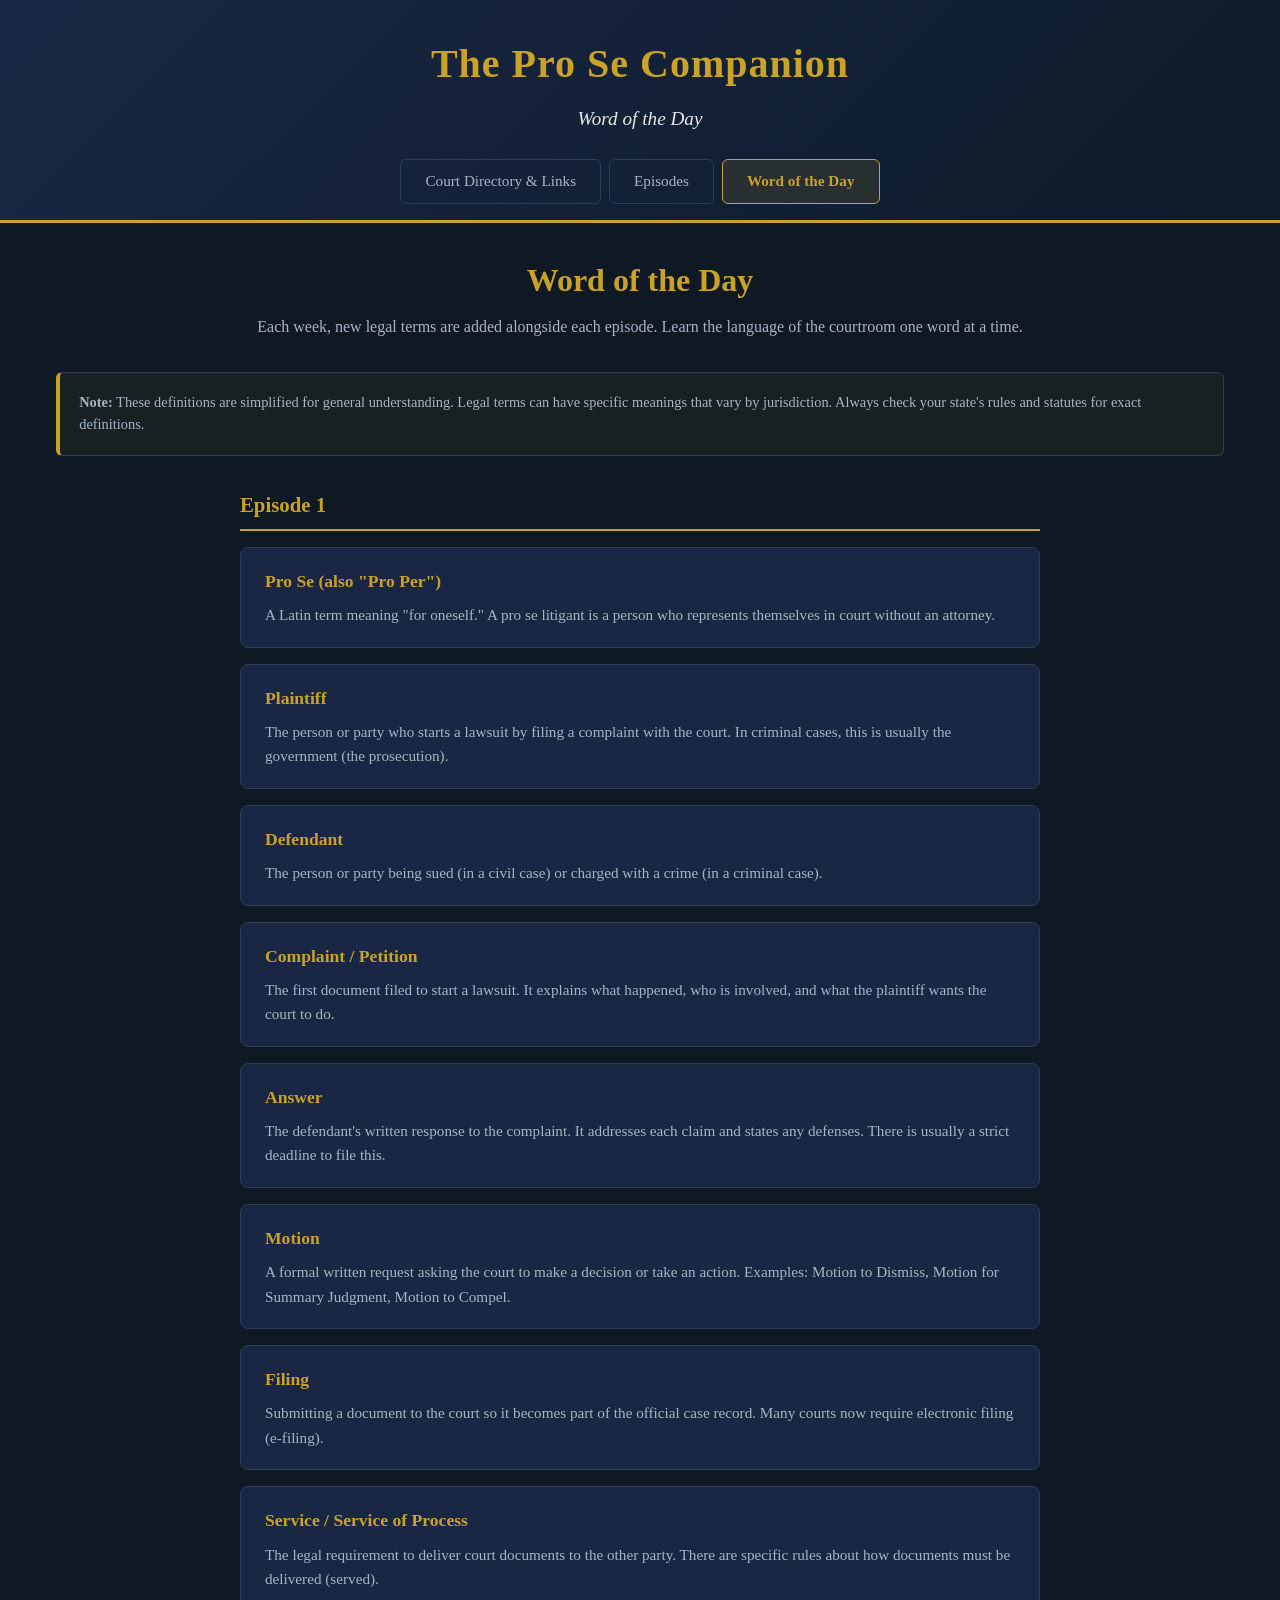
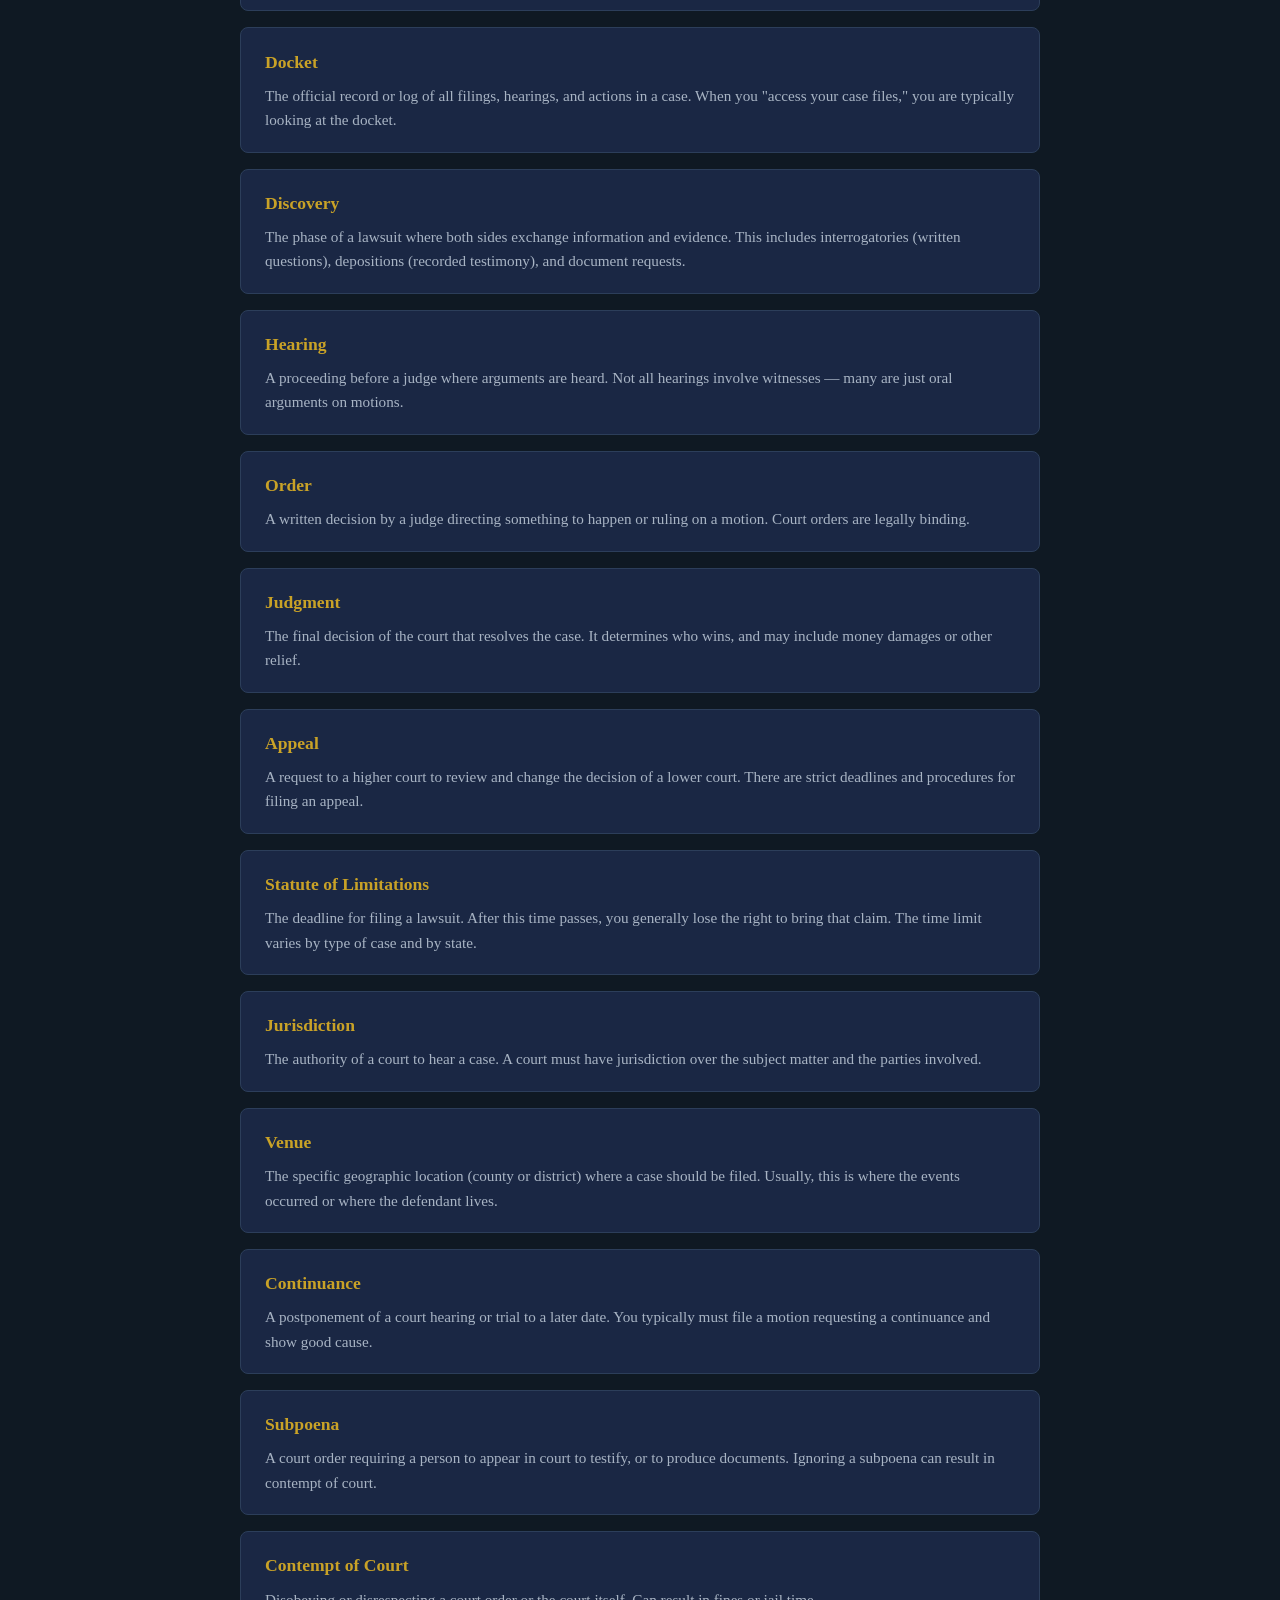
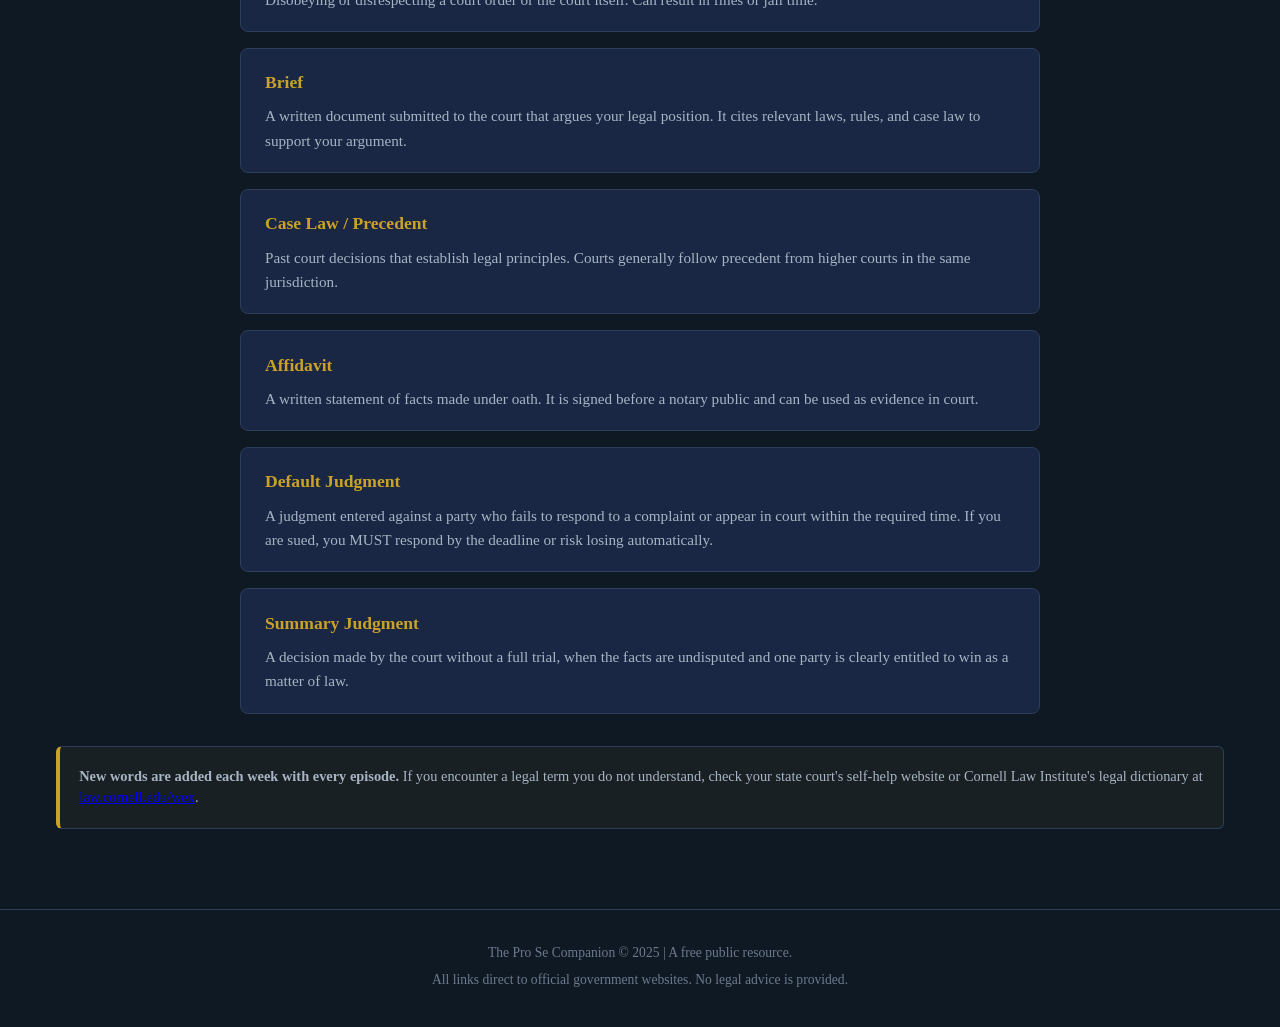
==== legal-definitions.html @ ef89131c "The Pro Se Companion - Complete Site Features: - Interactive clickable US map (all 50 states + DC) -" ====
<!DOCTYPE html>
<html lang="en">
<head>
    <meta charset="UTF-8">
    <meta name="viewport" content="width=device-width, initial-scale=1.0">
    <title>Word of the Day - The Pro Se Companion</title>
    <link rel="stylesheet" href="styles.css">
</head>
<body>
    <header>
        <div class="header-content">
            <h1>The Pro Se Companion</h1>
            <p class="subtitle">Word of the Day</p>
        </div>
        <nav class="main-nav">
            <a href="index.html" class="nav-link">Court Directory & Links</a>
            <a href="episodes/index.html" class="nav-link">Episodes</a>
            <a href="legal-definitions.html" class="nav-link active">Word of the Day</a>
        </nav>
    </header>

    <main>
        <div class="page-title">
            <h2>Word of the Day</h2>
            <p>Each week, new legal terms are added alongside each episode. Learn the language of the courtroom one word at a time.</p>
        </div>

        <div class="disclaimer top-disclaimer">
            <p><strong>Note:</strong> These definitions are simplified for general understanding. Legal terms can have specific meanings that vary by jurisdiction. Always check your state's rules and statutes for exact definitions.</p>
        </div>

        <div class="definitions-list">
            <!-- ============================== -->
            <!-- EPISODE 1 WORDS -->
            <!-- ============================== -->
            <h3 class="episode-words-heading">Episode 1</h3>

            <div class="definition-card">
                <h3>Pro Se (also "Pro Per")</h3>
                <p>A Latin term meaning "for oneself." A pro se litigant is a person who represents themselves in court without an attorney.</p>
            </div>

            <div class="definition-card">
                <h3>Plaintiff</h3>
                <p>The person or party who starts a lawsuit by filing a complaint with the court. In criminal cases, this is usually the government (the prosecution).</p>
            </div>

            <div class="definition-card">
                <h3>Defendant</h3>
                <p>The person or party being sued (in a civil case) or charged with a crime (in a criminal case).</p>
            </div>

            <div class="definition-card">
                <h3>Complaint / Petition</h3>
                <p>The first document filed to start a lawsuit. It explains what happened, who is involved, and what the plaintiff wants the court to do.</p>
            </div>

            <div class="definition-card">
                <h3>Answer</h3>
                <p>The defendant's written response to the complaint. It addresses each claim and states any defenses. There is usually a strict deadline to file this.</p>
            </div>

            <div class="definition-card">
                <h3>Motion</h3>
                <p>A formal written request asking the court to make a decision or take an action. Examples: Motion to Dismiss, Motion for Summary Judgment, Motion to Compel.</p>
            </div>

            <div class="definition-card">
                <h3>Filing</h3>
                <p>Submitting a document to the court so it becomes part of the official case record. Many courts now require electronic filing (e-filing).</p>
            </div>

            <div class="definition-card">
                <h3>Service / Service of Process</h3>
                <p>The legal requirement to deliver court documents to the other party. There are specific rules about how documents must be delivered (served).</p>
            </div>

            <div class="definition-card">
                <h3>Docket</h3>
                <p>The official record or log of all filings, hearings, and actions in a case. When you "access your case files," you are typically looking at the docket.</p>
            </div>

            <div class="definition-card">
                <h3>Discovery</h3>
                <p>The phase of a lawsuit where both sides exchange information and evidence. This includes interrogatories (written questions), depositions (recorded testimony), and document requests.</p>
            </div>

            <div class="definition-card">
                <h3>Hearing</h3>
                <p>A proceeding before a judge where arguments are heard. Not all hearings involve witnesses &mdash; many are just oral arguments on motions.</p>
            </div>

            <div class="definition-card">
                <h3>Order</h3>
                <p>A written decision by a judge directing something to happen or ruling on a motion. Court orders are legally binding.</p>
            </div>

            <div class="definition-card">
                <h3>Judgment</h3>
                <p>The final decision of the court that resolves the case. It determines who wins, and may include money damages or other relief.</p>
            </div>

            <div class="definition-card">
                <h3>Appeal</h3>
                <p>A request to a higher court to review and change the decision of a lower court. There are strict deadlines and procedures for filing an appeal.</p>
            </div>

            <div class="definition-card">
                <h3>Statute of Limitations</h3>
                <p>The deadline for filing a lawsuit. After this time passes, you generally lose the right to bring that claim. The time limit varies by type of case and by state.</p>
            </div>

            <div class="definition-card">
                <h3>Jurisdiction</h3>
                <p>The authority of a court to hear a case. A court must have jurisdiction over the subject matter and the parties involved.</p>
            </div>

            <div class="definition-card">
                <h3>Venue</h3>
                <p>The specific geographic location (county or district) where a case should be filed. Usually, this is where the events occurred or where the defendant lives.</p>
            </div>

            <div class="definition-card">
                <h3>Continuance</h3>
                <p>A postponement of a court hearing or trial to a later date. You typically must file a motion requesting a continuance and show good cause.</p>
            </div>

            <div class="definition-card">
                <h3>Subpoena</h3>
                <p>A court order requiring a person to appear in court to testify, or to produce documents. Ignoring a subpoena can result in contempt of court.</p>
            </div>

            <div class="definition-card">
                <h3>Contempt of Court</h3>
                <p>Disobeying or disrespecting a court order or the court itself. Can result in fines or jail time.</p>
            </div>

            <div class="definition-card">
                <h3>Brief</h3>
                <p>A written document submitted to the court that argues your legal position. It cites relevant laws, rules, and case law to support your argument.</p>
            </div>

            <div class="definition-card">
                <h3>Case Law / Precedent</h3>
                <p>Past court decisions that establish legal principles. Courts generally follow precedent from higher courts in the same jurisdiction.</p>
            </div>

            <div class="definition-card">
                <h3>Affidavit</h3>
                <p>A written statement of facts made under oath. It is signed before a notary public and can be used as evidence in court.</p>
            </div>

            <div class="definition-card">
                <h3>Default Judgment</h3>
                <p>A judgment entered against a party who fails to respond to a complaint or appear in court within the required time. If you are sued, you MUST respond by the deadline or risk losing automatically.</p>
            </div>

            <div class="definition-card">
                <h3>Summary Judgment</h3>
                <p>A decision made by the court without a full trial, when the facts are undisputed and one party is clearly entitled to win as a matter of law.</p>
            </div>
        </div>

        <div class="disclaimer" style="margin-top: 2rem;">
            <p><strong>New words are added each week with every episode.</strong> If you encounter a legal term you do not understand, check your state court's self-help website or Cornell Law Institute's legal dictionary at <a href="https://www.law.cornell.edu/wex" target="_blank" rel="noopener">law.cornell.edu/wex</a>.</p>
        </div>

        <!-- HOW TO ADD NEW WORDS EACH WEEK:
        
        1. Add a new heading before the new words:
           <h3 class="episode-words-heading">Episode 2</h3>
        
        2. Then add definition cards:
           <div class="definition-card">
               <h3>Your Term Here</h3>
               <p>Plain language definition here.</p>
           </div>
        
        3. Repeat for each new word that week.
        -->
    </main>

    <footer>
        <p>The Pro Se Companion &copy; 2025 | A free public resource.</p>
        <p>All links direct to official government websites. No legal advice is provided.</p>
    </footer>
</body>
</html>
---- styles.css ----
/* === RESET & BASE === */
*, *::before, *::after {
    margin: 0;
    padding: 0;
    box-sizing: border-box;
}

:root {
    --primary: #1a2744;
    --primary-light: #2c3e5a;
    --accent: #c9a227;
    --accent-hover: #e0b830;
    --bg-dark: #0f1923;
    --bg-card: #1a2744;
    --bg-card-hover: #243352;
    --text-primary: #e8e8e8;
    --text-secondary: #a8b4c4;
    --text-muted: #6b7a8d;
    --border: #2c3e5a;
    --success: #2ecc71;
    --link: #5dade2;
    --link-hover: #85c1e9;
}

html {
    scroll-behavior: smooth;
}

body {
    font-family: 'Georgia', 'Times New Roman', serif;
    background-color: var(--bg-dark);
    color: var(--text-primary);
    min-height: 100vh;
    line-height: 1.6;
}

/* === HEADER === */
header {
    background: linear-gradient(135deg, var(--primary) 0%, #0d1b2a 100%);
    border-bottom: 3px solid var(--accent);
    padding: 2rem 1rem 1rem;
    text-align: center;
}

.header-content h1 {
    font-size: 2.5rem;
    color: var(--accent);
    letter-spacing: 1px;
    margin-bottom: 0.5rem;
    font-weight: 700;
}

.header-content .subtitle {
    font-size: 1.2rem;
    color: var(--text-primary);
    margin-bottom: 0.5rem;
    font-style: italic;
}

.header-content .tagline {
    font-size: 0.95rem;
    color: var(--text-secondary);
    max-width: 700px;
    margin: 0 auto;
}

/* === NAVIGATION === */
.main-nav {
    margin-top: 1.5rem;
    display: flex;
    justify-content: center;
    gap: 0.5rem;
    flex-wrap: wrap;
}

.nav-link {
    color: var(--text-secondary);
    text-decoration: none;
    padding: 0.6rem 1.5rem;
    border: 1px solid var(--border);
    border-radius: 6px;
    font-family: inherit;
    font-size: 0.95rem;
    transition: all 0.2s ease;
}

.nav-link:hover {
    color: var(--accent);
    border-color: var(--accent);
    background: rgba(201, 162, 39, 0.08);
}

.nav-link.active {
    color: var(--accent);
    border-color: var(--accent);
    background: rgba(201, 162, 39, 0.12);
    font-weight: bold;
}

/* === EPISODE LIST === */
.episode-list {
    max-width: 800px;
    margin: 0 auto;
}

.episode-card {
    background: var(--bg-card);
    border: 1px solid var(--border);
    border-radius: 10px;
    padding: 1.5rem;
    margin-bottom: 1.2rem;
    transition: all 0.2s ease;
    display: block;
    text-decoration: none;
    color: inherit;
}

.episode-card:hover {
    border-color: var(--accent);
    background: var(--bg-card-hover);
    transform: translateY(-2px);
    box-shadow: 0 4px 20px rgba(201, 162, 39, 0.1);
}

.episode-card .episode-number {
    font-size: 0.85rem;
    color: var(--accent);
    text-transform: uppercase;
    letter-spacing: 1px;
    margin-bottom: 0.3rem;
}

.episode-card h3 {
    color: var(--text-primary);
    font-size: 1.3rem;
    margin-bottom: 0.5rem;
}

.episode-card p {
    color: var(--text-secondary);
    font-size: 0.95rem;
    line-height: 1.5;
}

.page-title {
    text-align: center;
    margin-bottom: 2rem;
}

.page-title h2 {
    color: var(--accent);
    font-size: 2rem;
    margin-bottom: 0.5rem;
}

.page-title p {
    color: var(--text-secondary);
    font-size: 1rem;
}

/* === DEFINITIONS === */
.definitions-list {
    max-width: 800px;
    margin: 0 auto;
}

.episode-words-heading {
    color: var(--accent);
    font-size: 1.3rem;
    margin-top: 2rem;
    margin-bottom: 1rem;
    padding-bottom: 0.5rem;
    border-bottom: 2px solid var(--accent);
}

.episode-words-heading:first-child {
    margin-top: 0;
}

.definition-card {
    background: var(--bg-card);
    border: 1px solid var(--border);
    border-radius: 8px;
    padding: 1.2rem 1.5rem;
    margin-bottom: 1rem;
    transition: border-color 0.2s ease;
}

.definition-card:hover {
    border-color: var(--accent);
}

.definition-card h3 {
    color: var(--accent);
    font-size: 1.1rem;
    margin-bottom: 0.5rem;
}

.definition-card p {
    color: var(--text-secondary);
    font-size: 0.95rem;
    line-height: 1.6;
}

.definition-card p a {
    color: var(--link);
    text-decoration: none;
}

.definition-card p a:hover {
    color: var(--link-hover);
    text-decoration: underline;
}

/* === EPISODE CONTENT === */
.episode-intro {
    max-width: 800px;
    margin: 0 auto 2rem;
    text-align: center;
}

.episode-intro h2 {
    color: var(--accent);
    font-size: 1.8rem;
    margin-bottom: 0.5rem;
}

.episode-intro .episode-num {
    color: var(--text-muted);
    font-size: 0.9rem;
    text-transform: uppercase;
    letter-spacing: 1px;
    margin-bottom: 0.5rem;
}

.episode-intro p {
    color: var(--text-secondary);
    font-size: 1rem;
    line-height: 1.6;
    margin-top: 0.8rem;
}

.state-info-section {
    margin-top: 1rem;
}

.state-info-section h3 {
    color: var(--accent);
    font-size: 1.3rem;
    margin-bottom: 0.5rem;
}

.state-info-section .info-description {
    color: var(--text-secondary);
    font-size: 0.95rem;
    line-height: 1.6;
    margin-bottom: 1rem;
    padding: 1rem;
    background: rgba(201, 162, 39, 0.05);
    border-left: 3px solid var(--accent);
    border-radius: 4px;
}

.state-info-section .steps {
    list-style: none;
    padding: 0;
    counter-reset: step-counter;
}

.state-info-section .steps li {
    counter-increment: step-counter;
    padding: 0.8rem 1rem 0.8rem 3rem;
    position: relative;
    margin-bottom: 0.5rem;
    background: var(--bg-card);
    border-radius: 6px;
    border: 1px solid var(--border);
    color: var(--text-primary);
    font-size: 0.95rem;
    line-height: 1.5;
}

.state-info-section .steps li::before {
    content: counter(step-counter);
    position: absolute;
    left: 0.8rem;
    top: 0.8rem;
    width: 1.5rem;
    height: 1.5rem;
    background: var(--accent);
    color: var(--primary);
    font-weight: bold;
    font-size: 0.85rem;
    border-radius: 50%;
    display: flex;
    align-items: center;
    justify-content: center;
}

/* === MAIN === */
main {
    max-width: 1200px;
    margin: 0 auto;
    padding: 2rem 1rem;
}

/* === MAP SECTION === */
.map-section {
    text-align: center;
}

.map-container {
    width: 100%;
    max-width: 960px;
    margin: 0 auto;
    position: relative;
}

.map-container svg {
    width: 100%;
    height: auto;
}

.map-container svg .state path,
.map-container svg circle.dc {
    fill: var(--primary-light);
    stroke: var(--bg-dark);
    stroke-width: 1.5;
    cursor: pointer;
    transition: fill 0.2s ease, transform 0.1s ease;
}

.map-container svg .state path:hover,
.map-container svg circle.dc:hover {
    fill: var(--accent);
    filter: brightness(1.2);
}

.map-container svg .state path:active,
.map-container svg circle.dc:active {
    fill: var(--accent-hover);
}

.map-container svg .borders path {
    stroke: rgba(255, 255, 255, 0.3);
    stroke-width: 1;
    pointer-events: none;
}

.map-container svg .separator1 {
    stroke: var(--text-muted);
    stroke-width: 1;
    pointer-events: none;
}

.map-instruction {
    margin-top: 1.5rem;
    color: var(--text-muted);
    font-size: 1rem;
    font-style: italic;
}

/* === STATE PANEL === */
.state-panel {
    display: none;
    animation: fadeIn 0.3s ease;
}

.state-panel.active {
    display: block;
}

@keyframes fadeIn {
    from { opacity: 0; transform: translateY(10px); }
    to { opacity: 1; transform: translateY(0); }
}

.back-btn {
    background: var(--primary-light);
    color: var(--text-primary);
    border: 1px solid var(--border);
    padding: 0.7rem 1.5rem;
    border-radius: 6px;
    cursor: pointer;
    font-size: 1rem;
    font-family: inherit;
    transition: all 0.2s ease;
    margin-bottom: 1.5rem;
}

.back-btn:hover {
    background: var(--accent);
    color: var(--primary);
    border-color: var(--accent);
}

.state-header {
    margin-bottom: 2rem;
    padding-bottom: 1rem;
    border-bottom: 2px solid var(--accent);
}

.state-header h2 {
    font-size: 2rem;
    color: var(--accent);
}

/* === RESOURCES GRID === */
.resources-grid {
    display: grid;
    grid-template-columns: repeat(auto-fit, minmax(320px, 1fr));
    gap: 1.5rem;
    margin-bottom: 2rem;
}

.resource-card {
    background: var(--bg-card);
    border: 1px solid var(--border);
    border-radius: 10px;
    padding: 1.5rem;
    transition: all 0.2s ease;
}

.resource-card:hover {
    border-color: var(--accent);
    background: var(--bg-card-hover);
    transform: translateY(-2px);
    box-shadow: 0 4px 20px rgba(201, 162, 39, 0.1);
}

.resource-card h3 {
    color: var(--accent);
    font-size: 1.1rem;
    margin-bottom: 1rem;
    padding-bottom: 0.5rem;
    border-bottom: 1px solid var(--border);
    display: flex;
    align-items: center;
    gap: 0.5rem;
}

.resource-card h3 .icon {
    font-size: 1.3rem;
}

.resource-card ul {
    list-style: none;
    padding: 0;
}

.resource-card ul li {
    margin-bottom: 0.7rem;
}

.resource-card ul li a {
    color: var(--link);
    text-decoration: none;
    font-size: 0.95rem;
    transition: color 0.2s ease;
    display: inline-block;
    line-height: 1.4;
}

.resource-card ul li a:hover {
    color: var(--link-hover);
    text-decoration: underline;
}

.resource-card ul li a::before {
    content: "\2192 ";
    color: var(--accent);
    margin-right: 0.3rem;
}

/* === DISCLAIMER === */
.disclaimer {
    margin-top: 2rem;
    padding: 1.2rem;
    background: rgba(201, 162, 39, 0.05);
    border: 1px solid var(--border);
    border-left: 4px solid var(--accent);
    border-radius: 6px;
}

.disclaimer.top-disclaimer {
    margin-top: 0;
    margin-bottom: 2rem;
}

.disclaimer p {
    font-size: 0.9rem;
    color: var(--text-secondary);
    line-height: 1.5;
}

.disclaimer-full {
    padding: 1.5rem;
    background: rgba(201, 162, 39, 0.03);
    border: 1px solid var(--border);
    border-radius: 6px;
}

.disclaimer-full p {
    font-size: 0.9rem;
    color: var(--text-secondary);
    line-height: 1.6;
    margin-bottom: 1rem;
}

.disclaimer-full p:last-child {
    margin-bottom: 0;
}

/* === DIRECTORY SECTION === */
.directory-section {
    margin-top: 3rem;
    padding-top: 2rem;
    border-top: 1px solid var(--border);
}

.section-title {
    font-size: 1.6rem;
    color: var(--text-primary);
    margin-bottom: 1.5rem;
    font-weight: 700;
}

.directory-table-wrap {
    overflow-x: auto;
}

.directory-table {
    width: 100%;
    border-collapse: collapse;
    border: 1px solid var(--border);
    border-radius: 8px;
    overflow: hidden;
}

.directory-table thead th {
    background: var(--primary-light);
    color: var(--text-secondary);
    padding: 0.8rem 1.2rem;
    text-align: left;
    font-size: 0.9rem;
    font-weight: normal;
    border-bottom: 1px solid var(--border);
}

.directory-table tbody tr {
    border-bottom: 1px solid var(--border);
    transition: background 0.15s ease;
}

.directory-table tbody tr:hover {
    background: rgba(201, 162, 39, 0.04);
}

.directory-table td {
    padding: 1rem 1.2rem;
    font-size: 0.95rem;
    vertical-align: top;
    color: var(--text-primary);
}

.directory-table td:first-child {
    font-weight: bold;
    white-space: nowrap;
    width: 35%;
}

.directory-table td a {
    color: var(--link);
    text-decoration: none;
    transition: color 0.2s ease;
}

.directory-table td a:hover {
    color: var(--link-hover);
    text-decoration: underline;
}

/* === FOOTER === */
footer {
    text-align: center;
    padding: 2rem 1rem;
    border-top: 1px solid var(--border);
    margin-top: 3rem;
}

footer p {
    color: var(--text-muted);
    font-size: 0.85rem;
    margin-bottom: 0.3rem;
}

/* === TOOLTIP === */
.state-tooltip {
    position: fixed;
    background: var(--primary);
    color: var(--accent);
    padding: 0.4rem 0.8rem;
    border-radius: 4px;
    font-size: 0.85rem;
    font-weight: bold;
    pointer-events: none;
    z-index: 1000;
    border: 1px solid var(--accent);
    display: none;
}

/* === RESPONSIVE === */
@media (max-width: 768px) {
    .header-content h1 {
        font-size: 1.8rem;
    }

    .header-content .subtitle {
        font-size: 1rem;
    }

    .resources-grid {
        grid-template-columns: 1fr;
    }

    .state-header h2 {
        font-size: 1.5rem;
    }

    main {
        padding: 1rem 0.5rem;
    }

    .main-nav {
        gap: 0.3rem;
    }

    .nav-link {
        padding: 0.5rem 1rem;
        font-size: 0.85rem;
    }

    .episode-intro h2 {
        font-size: 1.4rem;
    }
}

@media (max-width: 480px) {
    .header-content h1 {
        font-size: 1.4rem;
    }

    .map-container {
        padding: 0;
    }

    .resource-card {
        padding: 1rem;
    }

    .main-nav {
        flex-direction: column;
        align-items: center;
    }
}
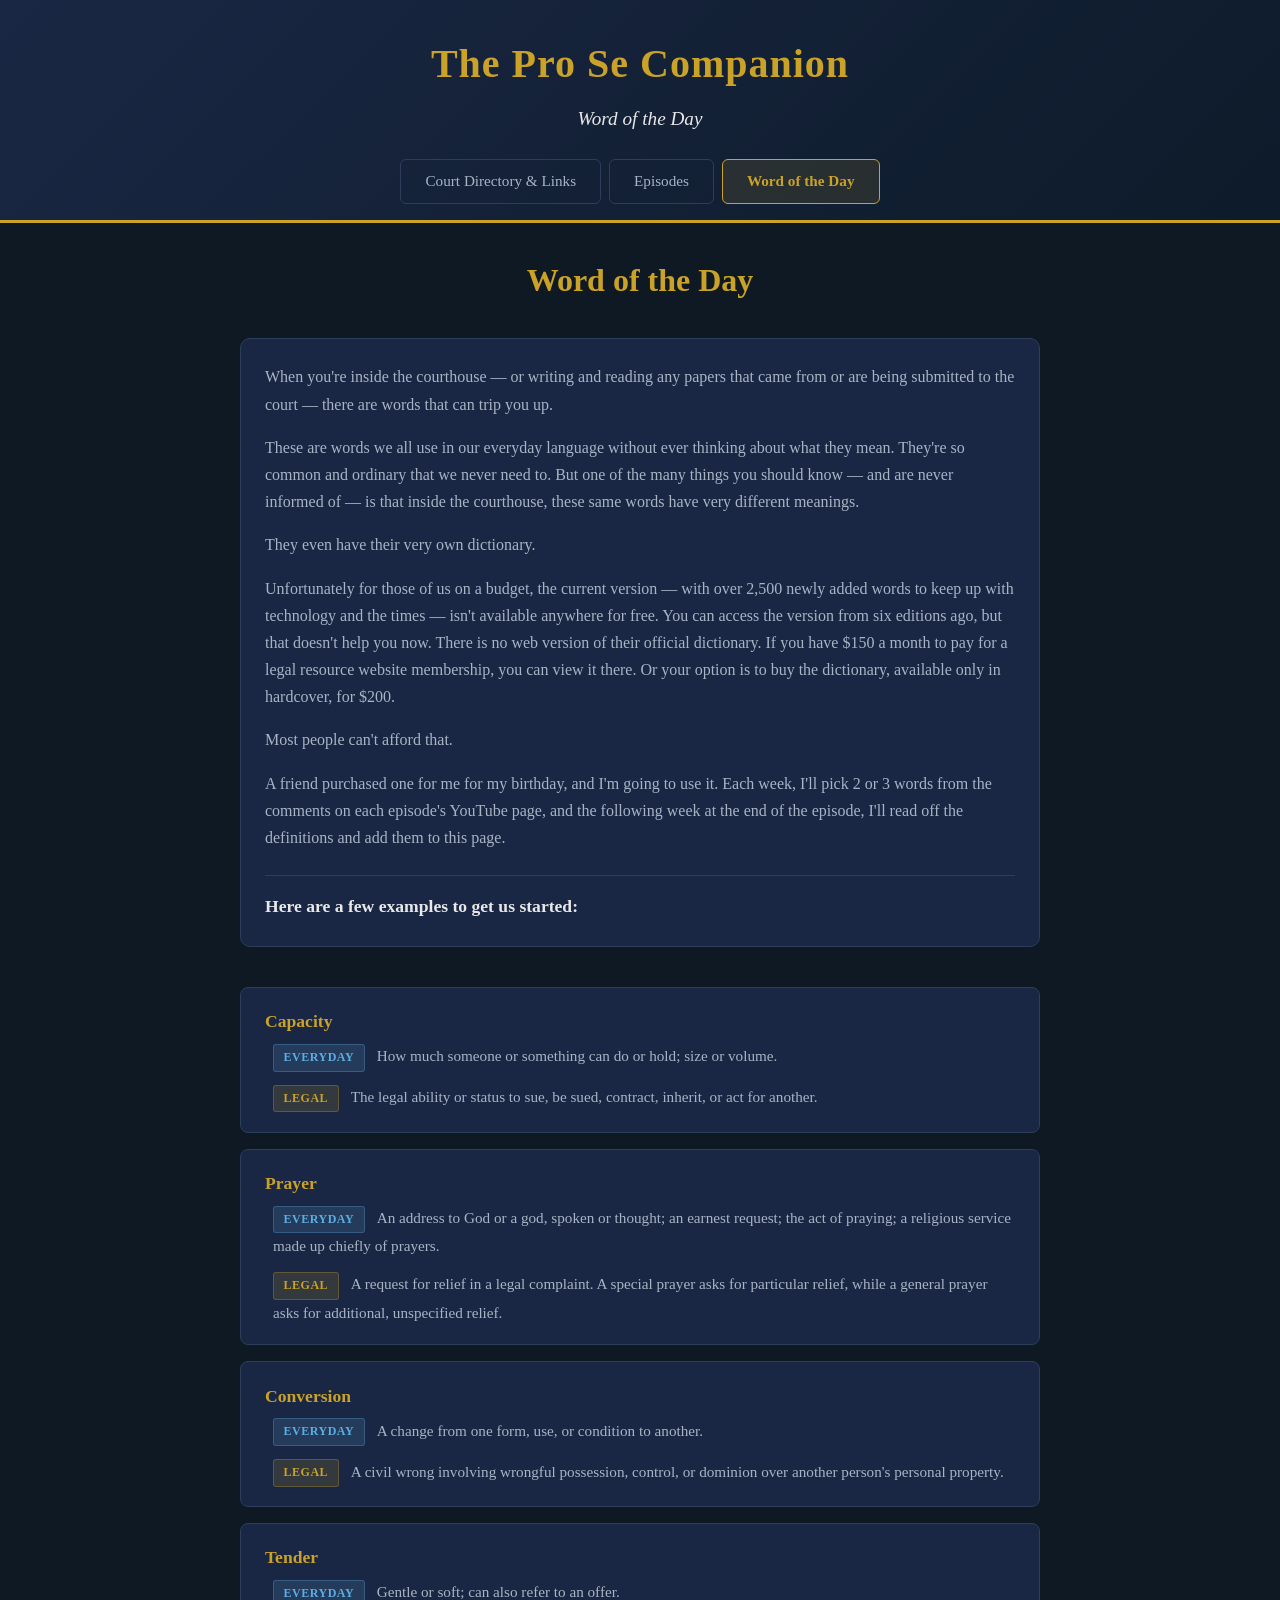
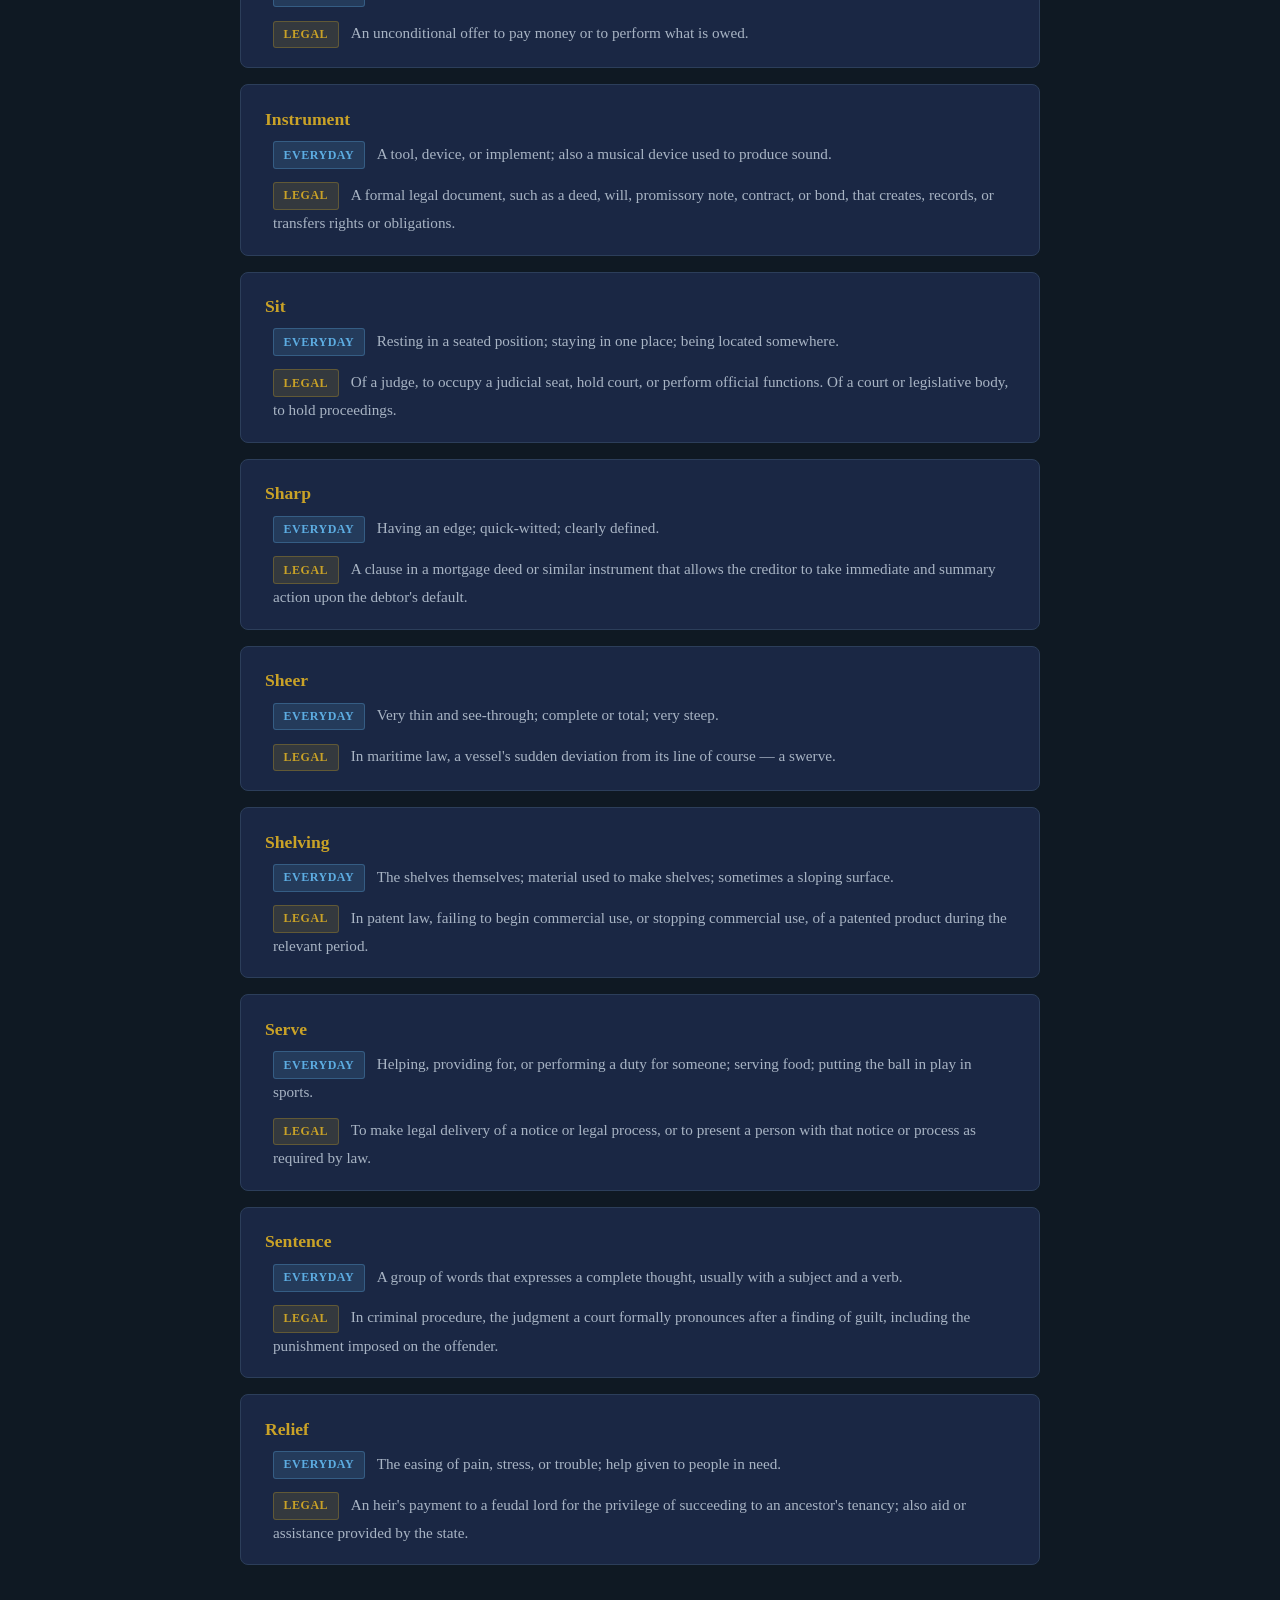
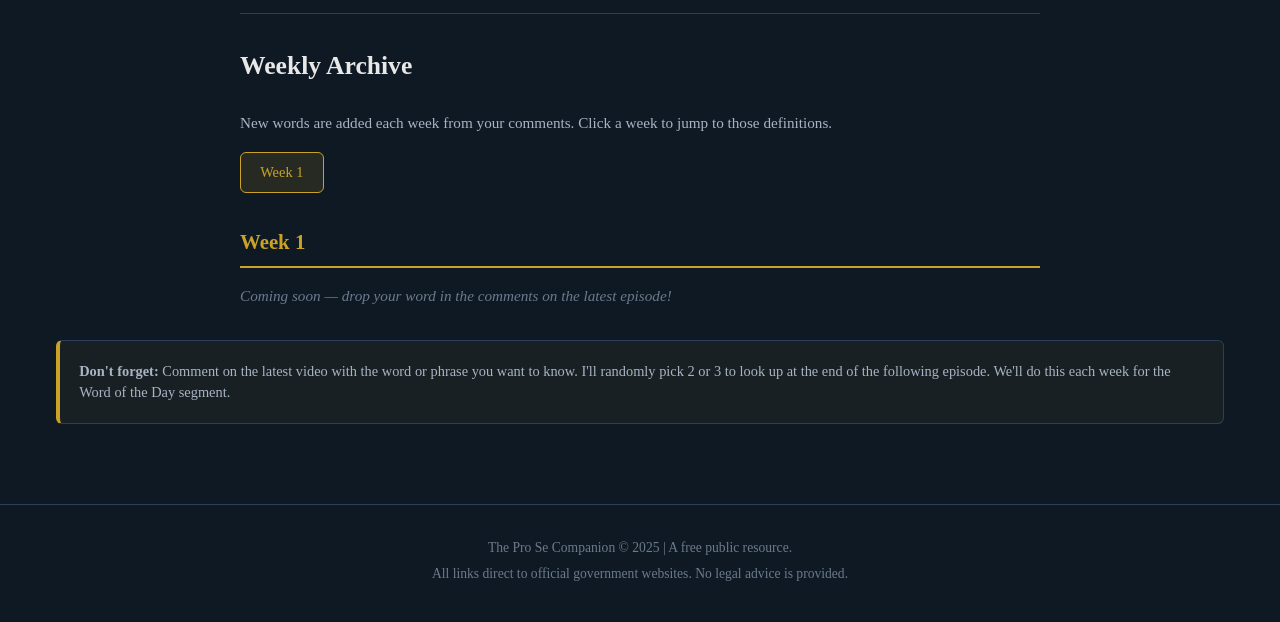
==== commit 9cfebe71: "Word of the Day page - complete with intro story and 11 starter words - Personal intro explaining wh" ====
--- a/legal-definitions.html
+++ b/legal-definitions.html
@@ -22,162 +22,213 @@
     <main>
         <div class="page-title">
             <h2>Word of the Day</h2>
-            <p>Each week, new legal terms are added alongside each episode. Learn the language of the courtroom one word at a time.</p>
-        </div>
-
-        <div class="disclaimer top-disclaimer">
-            <p><strong>Note:</strong> These definitions are simplified for general understanding. Legal terms can have specific meanings that vary by jurisdiction. Always check your state's rules and statutes for exact definitions.</p>
-        </div>
-
+        </div>
+
+        <div class="wotd-intro">
+            <p>When you're inside the courthouse &mdash; or writing and reading any papers that came from or are being submitted to the court &mdash; there are words that can trip you up.</p>
+
+            <p>These are words we all use in our everyday language without ever thinking about what they mean. They're so common and ordinary that we never need to. But one of the many things you should know &mdash; and are never informed of &mdash; is that inside the courthouse, these same words have very different meanings.</p>
+
+            <p>They even have their very own dictionary.</p>
+
+            <p>Unfortunately for those of us on a budget, the current version &mdash; with over 2,500 newly added words to keep up with technology and the times &mdash; isn't available anywhere for free. You can access the version from six editions ago, but that doesn't help you now. There is no web version of their official dictionary. If you have $150 a month to pay for a legal resource website membership, you can view it there. Or your option is to buy the dictionary, available only in hardcover, for $200.</p>
+
+            <p>Most people can't afford that.</p>
+
+            <p>A friend purchased one for me for my birthday, and I'm going to use it. Each week, I'll pick 2 or 3 words from the comments on each episode's YouTube page, and the following week at the end of the episode, I'll read off the definitions and add them to this page.</p>
+
+            <p class="wotd-cta"><strong>Here are a few examples to get us started:</strong></p>
+        </div>
+
+        <!-- STARTER WORDS -->
         <div class="definitions-list">
-            <!-- ============================== -->
-            <!-- EPISODE 1 WORDS -->
-            <!-- ============================== -->
-            <h3 class="episode-words-heading">Episode 1</h3>
-
-            <div class="definition-card">
-                <h3>Pro Se (also "Pro Per")</h3>
-                <p>A Latin term meaning "for oneself." A pro se litigant is a person who represents themselves in court without an attorney.</p>
-            </div>
-
-            <div class="definition-card">
-                <h3>Plaintiff</h3>
-                <p>The person or party who starts a lawsuit by filing a complaint with the court. In criminal cases, this is usually the government (the prosecution).</p>
-            </div>
-
-            <div class="definition-card">
-                <h3>Defendant</h3>
-                <p>The person or party being sued (in a civil case) or charged with a crime (in a criminal case).</p>
-            </div>
-
-            <div class="definition-card">
-                <h3>Complaint / Petition</h3>
-                <p>The first document filed to start a lawsuit. It explains what happened, who is involved, and what the plaintiff wants the court to do.</p>
-            </div>
-
-            <div class="definition-card">
-                <h3>Answer</h3>
-                <p>The defendant's written response to the complaint. It addresses each claim and states any defenses. There is usually a strict deadline to file this.</p>
-            </div>
-
-            <div class="definition-card">
-                <h3>Motion</h3>
-                <p>A formal written request asking the court to make a decision or take an action. Examples: Motion to Dismiss, Motion for Summary Judgment, Motion to Compel.</p>
-            </div>
-
-            <div class="definition-card">
-                <h3>Filing</h3>
-                <p>Submitting a document to the court so it becomes part of the official case record. Many courts now require electronic filing (e-filing).</p>
-            </div>
-
-            <div class="definition-card">
-                <h3>Service / Service of Process</h3>
-                <p>The legal requirement to deliver court documents to the other party. There are specific rules about how documents must be delivered (served).</p>
-            </div>
-
-            <div class="definition-card">
-                <h3>Docket</h3>
-                <p>The official record or log of all filings, hearings, and actions in a case. When you "access your case files," you are typically looking at the docket.</p>
-            </div>
-
-            <div class="definition-card">
-                <h3>Discovery</h3>
-                <p>The phase of a lawsuit where both sides exchange information and evidence. This includes interrogatories (written questions), depositions (recorded testimony), and document requests.</p>
-            </div>
-
-            <div class="definition-card">
-                <h3>Hearing</h3>
-                <p>A proceeding before a judge where arguments are heard. Not all hearings involve witnesses &mdash; many are just oral arguments on motions.</p>
-            </div>
-
-            <div class="definition-card">
-                <h3>Order</h3>
-                <p>A written decision by a judge directing something to happen or ruling on a motion. Court orders are legally binding.</p>
-            </div>
-
-            <div class="definition-card">
-                <h3>Judgment</h3>
-                <p>The final decision of the court that resolves the case. It determines who wins, and may include money damages or other relief.</p>
-            </div>
-
-            <div class="definition-card">
-                <h3>Appeal</h3>
-                <p>A request to a higher court to review and change the decision of a lower court. There are strict deadlines and procedures for filing an appeal.</p>
-            </div>
-
-            <div class="definition-card">
-                <h3>Statute of Limitations</h3>
-                <p>The deadline for filing a lawsuit. After this time passes, you generally lose the right to bring that claim. The time limit varies by type of case and by state.</p>
-            </div>
-
-            <div class="definition-card">
-                <h3>Jurisdiction</h3>
-                <p>The authority of a court to hear a case. A court must have jurisdiction over the subject matter and the parties involved.</p>
-            </div>
-
-            <div class="definition-card">
-                <h3>Venue</h3>
-                <p>The specific geographic location (county or district) where a case should be filed. Usually, this is where the events occurred or where the defendant lives.</p>
-            </div>
-
-            <div class="definition-card">
-                <h3>Continuance</h3>
-                <p>A postponement of a court hearing or trial to a later date. You typically must file a motion requesting a continuance and show good cause.</p>
-            </div>
-
-            <div class="definition-card">
-                <h3>Subpoena</h3>
-                <p>A court order requiring a person to appear in court to testify, or to produce documents. Ignoring a subpoena can result in contempt of court.</p>
-            </div>
-
-            <div class="definition-card">
-                <h3>Contempt of Court</h3>
-                <p>Disobeying or disrespecting a court order or the court itself. Can result in fines or jail time.</p>
-            </div>
-
-            <div class="definition-card">
-                <h3>Brief</h3>
-                <p>A written document submitted to the court that argues your legal position. It cites relevant laws, rules, and case law to support your argument.</p>
-            </div>
-
-            <div class="definition-card">
-                <h3>Case Law / Precedent</h3>
-                <p>Past court decisions that establish legal principles. Courts generally follow precedent from higher courts in the same jurisdiction.</p>
-            </div>
-
-            <div class="definition-card">
-                <h3>Affidavit</h3>
-                <p>A written statement of facts made under oath. It is signed before a notary public and can be used as evidence in court.</p>
-            </div>
-
-            <div class="definition-card">
-                <h3>Default Judgment</h3>
-                <p>A judgment entered against a party who fails to respond to a complaint or appear in court within the required time. If you are sued, you MUST respond by the deadline or risk losing automatically.</p>
-            </div>
-
-            <div class="definition-card">
-                <h3>Summary Judgment</h3>
-                <p>A decision made by the court without a full trial, when the facts are undisputed and one party is clearly entitled to win as a matter of law.</p>
-            </div>
-        </div>
+
+            <div class="definition-card">
+                <h3>Capacity</h3>
+                <div class="def-row">
+                    <span class="def-label everyday">Everyday</span>
+                    <p>How much someone or something can do or hold; size or volume.</p>
+                </div>
+                <div class="def-row">
+                    <span class="def-label legal">Legal</span>
+                    <p>The legal ability or status to sue, be sued, contract, inherit, or act for another.</p>
+                </div>
+            </div>
+
+            <div class="definition-card">
+                <h3>Prayer</h3>
+                <div class="def-row">
+                    <span class="def-label everyday">Everyday</span>
+                    <p>An address to God or a god, spoken or thought; an earnest request; the act of praying; a religious service made up chiefly of prayers.</p>
+                </div>
+                <div class="def-row">
+                    <span class="def-label legal">Legal</span>
+                    <p>A request for relief in a legal complaint. A special prayer asks for particular relief, while a general prayer asks for additional, unspecified relief.</p>
+                </div>
+            </div>
+
+            <div class="definition-card">
+                <h3>Conversion</h3>
+                <div class="def-row">
+                    <span class="def-label everyday">Everyday</span>
+                    <p>A change from one form, use, or condition to another.</p>
+                </div>
+                <div class="def-row">
+                    <span class="def-label legal">Legal</span>
+                    <p>A civil wrong involving wrongful possession, control, or dominion over another person's personal property.</p>
+                </div>
+            </div>
+
+            <div class="definition-card">
+                <h3>Tender</h3>
+                <div class="def-row">
+                    <span class="def-label everyday">Everyday</span>
+                    <p>Gentle or soft; can also refer to an offer.</p>
+                </div>
+                <div class="def-row">
+                    <span class="def-label legal">Legal</span>
+                    <p>An unconditional offer to pay money or to perform what is owed.</p>
+                </div>
+            </div>
+
+            <div class="definition-card">
+                <h3>Instrument</h3>
+                <div class="def-row">
+                    <span class="def-label everyday">Everyday</span>
+                    <p>A tool, device, or implement; also a musical device used to produce sound.</p>
+                </div>
+                <div class="def-row">
+                    <span class="def-label legal">Legal</span>
+                    <p>A formal legal document, such as a deed, will, promissory note, contract, or bond, that creates, records, or transfers rights or obligations.</p>
+                </div>
+            </div>
+
+            <div class="definition-card">
+                <h3>Sit</h3>
+                <div class="def-row">
+                    <span class="def-label everyday">Everyday</span>
+                    <p>Resting in a seated position; staying in one place; being located somewhere.</p>
+                </div>
+                <div class="def-row">
+                    <span class="def-label legal">Legal</span>
+                    <p>Of a judge, to occupy a judicial seat, hold court, or perform official functions. Of a court or legislative body, to hold proceedings.</p>
+                </div>
+            </div>
+
+            <div class="definition-card">
+                <h3>Sharp</h3>
+                <div class="def-row">
+                    <span class="def-label everyday">Everyday</span>
+                    <p>Having an edge; quick-witted; clearly defined.</p>
+                </div>
+                <div class="def-row">
+                    <span class="def-label legal">Legal</span>
+                    <p>A clause in a mortgage deed or similar instrument that allows the creditor to take immediate and summary action upon the debtor's default.</p>
+                </div>
+            </div>
+
+            <div class="definition-card">
+                <h3>Sheer</h3>
+                <div class="def-row">
+                    <span class="def-label everyday">Everyday</span>
+                    <p>Very thin and see-through; complete or total; very steep.</p>
+                </div>
+                <div class="def-row">
+                    <span class="def-label legal">Legal</span>
+                    <p>In maritime law, a vessel's sudden deviation from its line of course &mdash; a swerve.</p>
+                </div>
+            </div>
+
+            <div class="definition-card">
+                <h3>Shelving</h3>
+                <div class="def-row">
+                    <span class="def-label everyday">Everyday</span>
+                    <p>The shelves themselves; material used to make shelves; sometimes a sloping surface.</p>
+                </div>
+                <div class="def-row">
+                    <span class="def-label legal">Legal</span>
+                    <p>In patent law, failing to begin commercial use, or stopping commercial use, of a patented product during the relevant period.</p>
+                </div>
+            </div>
+
+            <div class="definition-card">
+                <h3>Serve</h3>
+                <div class="def-row">
+                    <span class="def-label everyday">Everyday</span>
+                    <p>Helping, providing for, or performing a duty for someone; serving food; putting the ball in play in sports.</p>
+                </div>
+                <div class="def-row">
+                    <span class="def-label legal">Legal</span>
+                    <p>To make legal delivery of a notice or legal process, or to present a person with that notice or process as required by law.</p>
+                </div>
+            </div>
+
+            <div class="definition-card">
+                <h3>Sentence</h3>
+                <div class="def-row">
+                    <span class="def-label everyday">Everyday</span>
+                    <p>A group of words that expresses a complete thought, usually with a subject and a verb.</p>
+                </div>
+                <div class="def-row">
+                    <span class="def-label legal">Legal</span>
+                    <p>In criminal procedure, the judgment a court formally pronounces after a finding of guilt, including the punishment imposed on the offender.</p>
+                </div>
+            </div>
+
+            <div class="definition-card">
+                <h3>Relief</h3>
+                <div class="def-row">
+                    <span class="def-label everyday">Everyday</span>
+                    <p>The easing of pain, stress, or trouble; help given to people in need.</p>
+                </div>
+                <div class="def-row">
+                    <span class="def-label legal">Legal</span>
+                    <p>An heir's payment to a feudal lord for the privilege of succeeding to an ancestor's tenancy; also aid or assistance provided by the state.</p>
+                </div>
+            </div>
+
+        </div>
+
+        <!-- WEEKLY ARCHIVE -->
+        <div class="weekly-archive">
+            <h2 class="section-title">Weekly Archive</h2>
+            <p class="archive-description">New words are added each week from your comments. Click a week to jump to those definitions.</p>
+            <div class="week-links">
+                <a href="#week1" class="week-link active">Week 1</a>
+                <!-- ADDING NEW WEEKS:
+                <a href="#week2" class="week-link">Week 2</a>
+                <a href="#week3" class="week-link">Week 3</a>
+                -->
+            </div>
+        </div>
+
+        <!-- WEEK 1 -->
+        <div class="week-section" id="week1">
+            <h3 class="week-heading">Week 1</h3>
+            <p class="week-note">Coming soon &mdash; drop your word in the comments on the latest episode!</p>
+        </div>
+
+        <!-- TEMPLATE FOR FUTURE WEEKS:
+        <div class="week-section" id="week2">
+            <h3 class="week-heading">Week 2</h3>
+            <div class="definition-card">
+                <h3>Word Here</h3>
+                <div class="def-row">
+                    <span class="def-label everyday">Everyday</span>
+                    <p>Everyday definition here.</p>
+                </div>
+                <div class="def-row">
+                    <span class="def-label legal">Legal</span>
+                    <p>Legal definition here.</p>
+                </div>
+            </div>
+        </div>
+        -->
 
         <div class="disclaimer" style="margin-top: 2rem;">
-            <p><strong>New words are added each week with every episode.</strong> If you encounter a legal term you do not understand, check your state court's self-help website or Cornell Law Institute's legal dictionary at <a href="https://www.law.cornell.edu/wex" target="_blank" rel="noopener">law.cornell.edu/wex</a>.</p>
-        </div>
-
-        <!-- HOW TO ADD NEW WORDS EACH WEEK:
-        
-        1. Add a new heading before the new words:
-           <h3 class="episode-words-heading">Episode 2</h3>
-        
-        2. Then add definition cards:
-           <div class="definition-card">
-               <h3>Your Term Here</h3>
-               <p>Plain language definition here.</p>
-           </div>
-        
-        3. Repeat for each new word that week.
-        -->
+            <p><strong>Don't forget:</strong> Comment on the latest video with the word or phrase you want to know. I'll randomly pick 2 or 3 to look up at the end of the following episode. We'll do this each week for the Word of the Day segment.</p>
+        </div>
+
     </main>
 
     <footer>
--- a/styles.css
+++ b/styles.css
@@ -164,6 +164,34 @@
     margin: 0 auto;
 }
 
+.wotd-intro {
+    max-width: 800px;
+    margin: 0 auto 2.5rem;
+    padding: 1.5rem;
+    background: var(--bg-card);
+    border: 1px solid var(--border);
+    border-radius: 10px;
+}
+
+.wotd-intro p {
+    color: var(--text-secondary);
+    font-size: 1rem;
+    line-height: 1.7;
+    margin-bottom: 1rem;
+}
+
+.wotd-intro p:last-child {
+    margin-bottom: 0;
+}
+
+.wotd-intro .wotd-cta {
+    color: var(--text-primary);
+    font-size: 1.1rem;
+    margin-top: 1.5rem;
+    padding-top: 1rem;
+    border-top: 1px solid var(--border);
+}
+
 .episode-words-heading {
     color: var(--accent);
     font-size: 1.3rem;
@@ -210,6 +238,105 @@
 .definition-card p a:hover {
     color: var(--link-hover);
     text-decoration: underline;
+}
+
+/* Definition row - everyday vs legal */
+.def-row {
+    margin-bottom: 0.8rem;
+    padding-left: 0.5rem;
+}
+
+.def-row:last-child {
+    margin-bottom: 0;
+}
+
+.def-row p {
+    display: inline;
+}
+
+.def-label {
+    display: inline-block;
+    font-size: 0.75rem;
+    font-weight: bold;
+    text-transform: uppercase;
+    letter-spacing: 0.5px;
+    padding: 0.2rem 0.6rem;
+    border-radius: 3px;
+    margin-right: 0.5rem;
+    vertical-align: middle;
+}
+
+.def-label.everyday {
+    background: rgba(93, 173, 226, 0.15);
+    color: var(--link);
+    border: 1px solid rgba(93, 173, 226, 0.3);
+}
+
+.def-label.legal {
+    background: rgba(201, 162, 39, 0.15);
+    color: var(--accent);
+    border: 1px solid rgba(201, 162, 39, 0.3);
+}
+
+/* Weekly archive */
+.weekly-archive {
+    max-width: 800px;
+    margin: 3rem auto 1.5rem;
+    padding-top: 2rem;
+    border-top: 1px solid var(--border);
+}
+
+.archive-description {
+    color: var(--text-secondary);
+    font-size: 0.95rem;
+    margin-bottom: 1rem;
+}
+
+.week-links {
+    display: flex;
+    flex-wrap: wrap;
+    gap: 0.5rem;
+}
+
+.week-link {
+    color: var(--text-secondary);
+    text-decoration: none;
+    padding: 0.5rem 1.2rem;
+    border: 1px solid var(--border);
+    border-radius: 6px;
+    font-size: 0.9rem;
+    transition: all 0.2s ease;
+}
+
+.week-link:hover {
+    color: var(--accent);
+    border-color: var(--accent);
+    background: rgba(201, 162, 39, 0.08);
+}
+
+.week-link.active {
+    color: var(--accent);
+    border-color: var(--accent);
+    background: rgba(201, 162, 39, 0.12);
+}
+
+.week-section {
+    max-width: 800px;
+    margin: 2rem auto;
+}
+
+.week-heading {
+    color: var(--accent);
+    font-size: 1.3rem;
+    margin-bottom: 1rem;
+    padding-bottom: 0.5rem;
+    border-bottom: 2px solid var(--accent);
+}
+
+.week-note {
+    color: var(--text-muted);
+    font-style: italic;
+    font-size: 0.95rem;
 }
 
 /* === EPISODE CONTENT === */
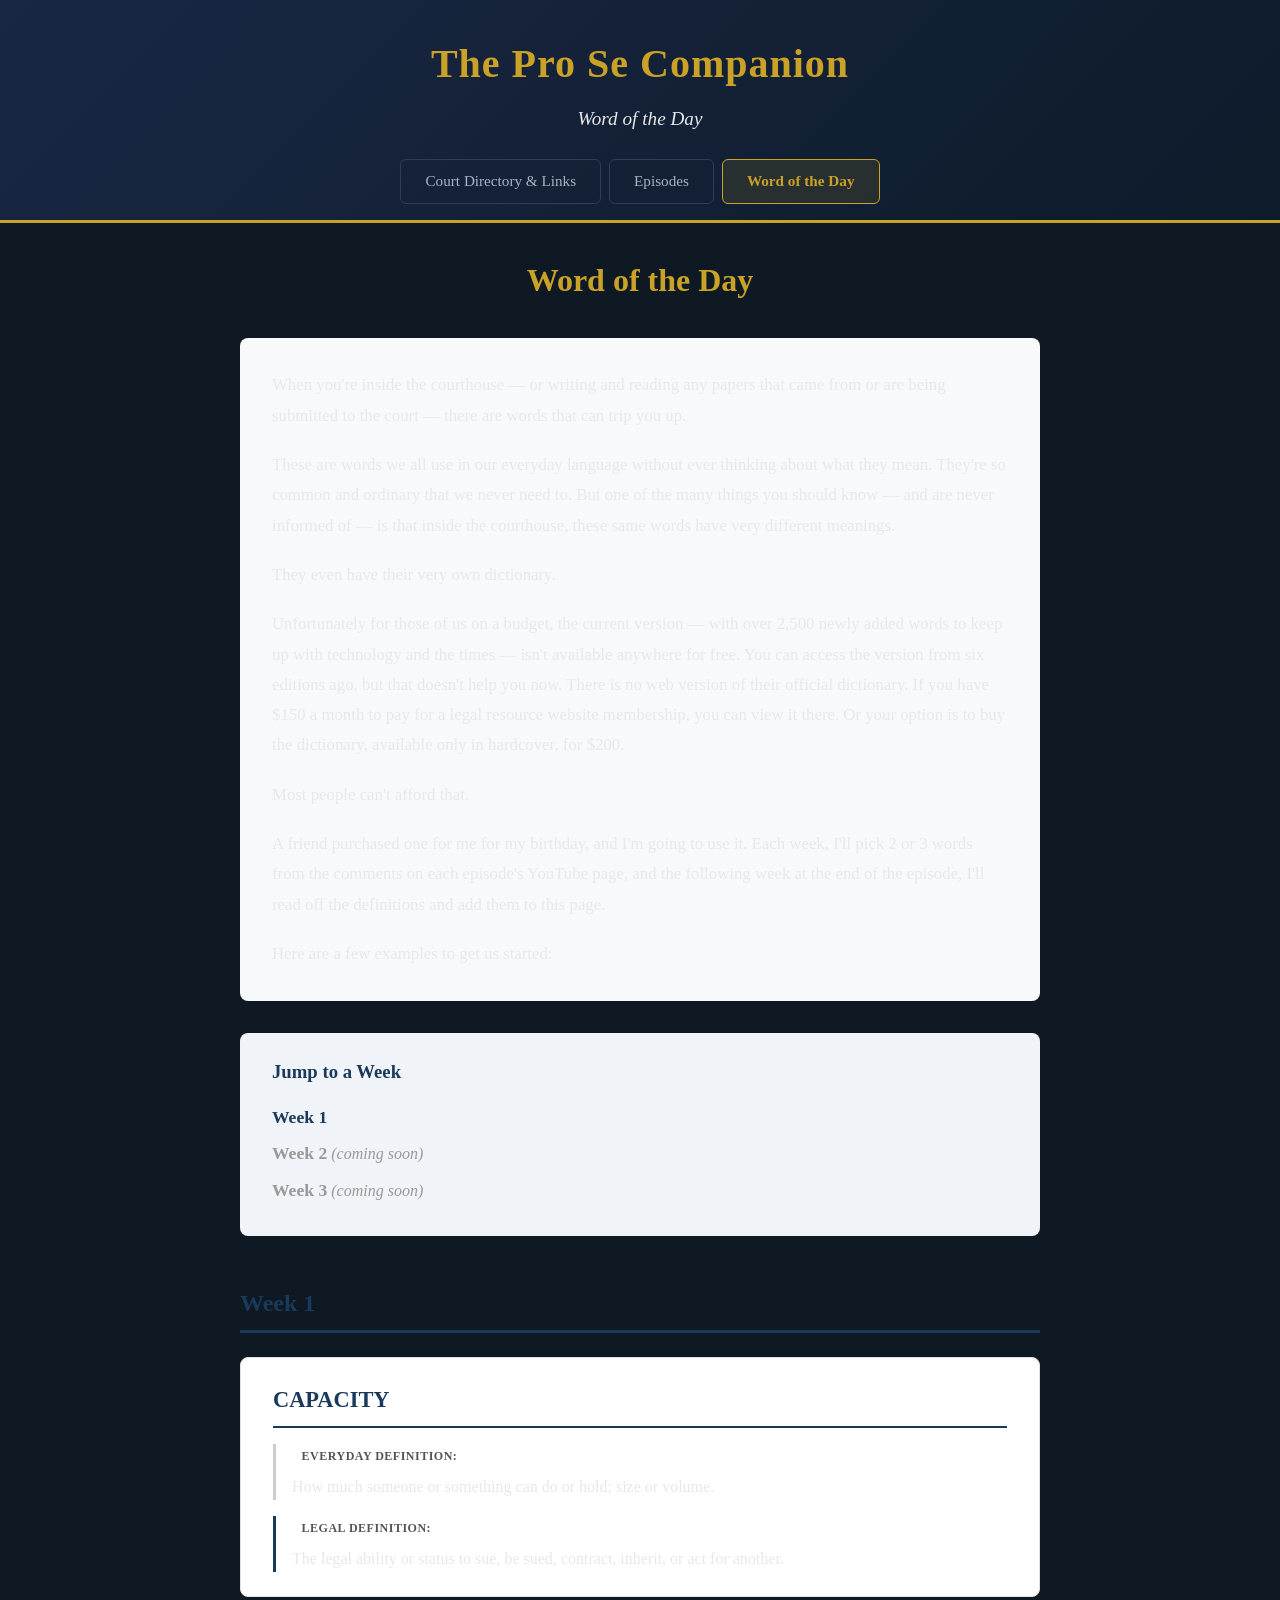
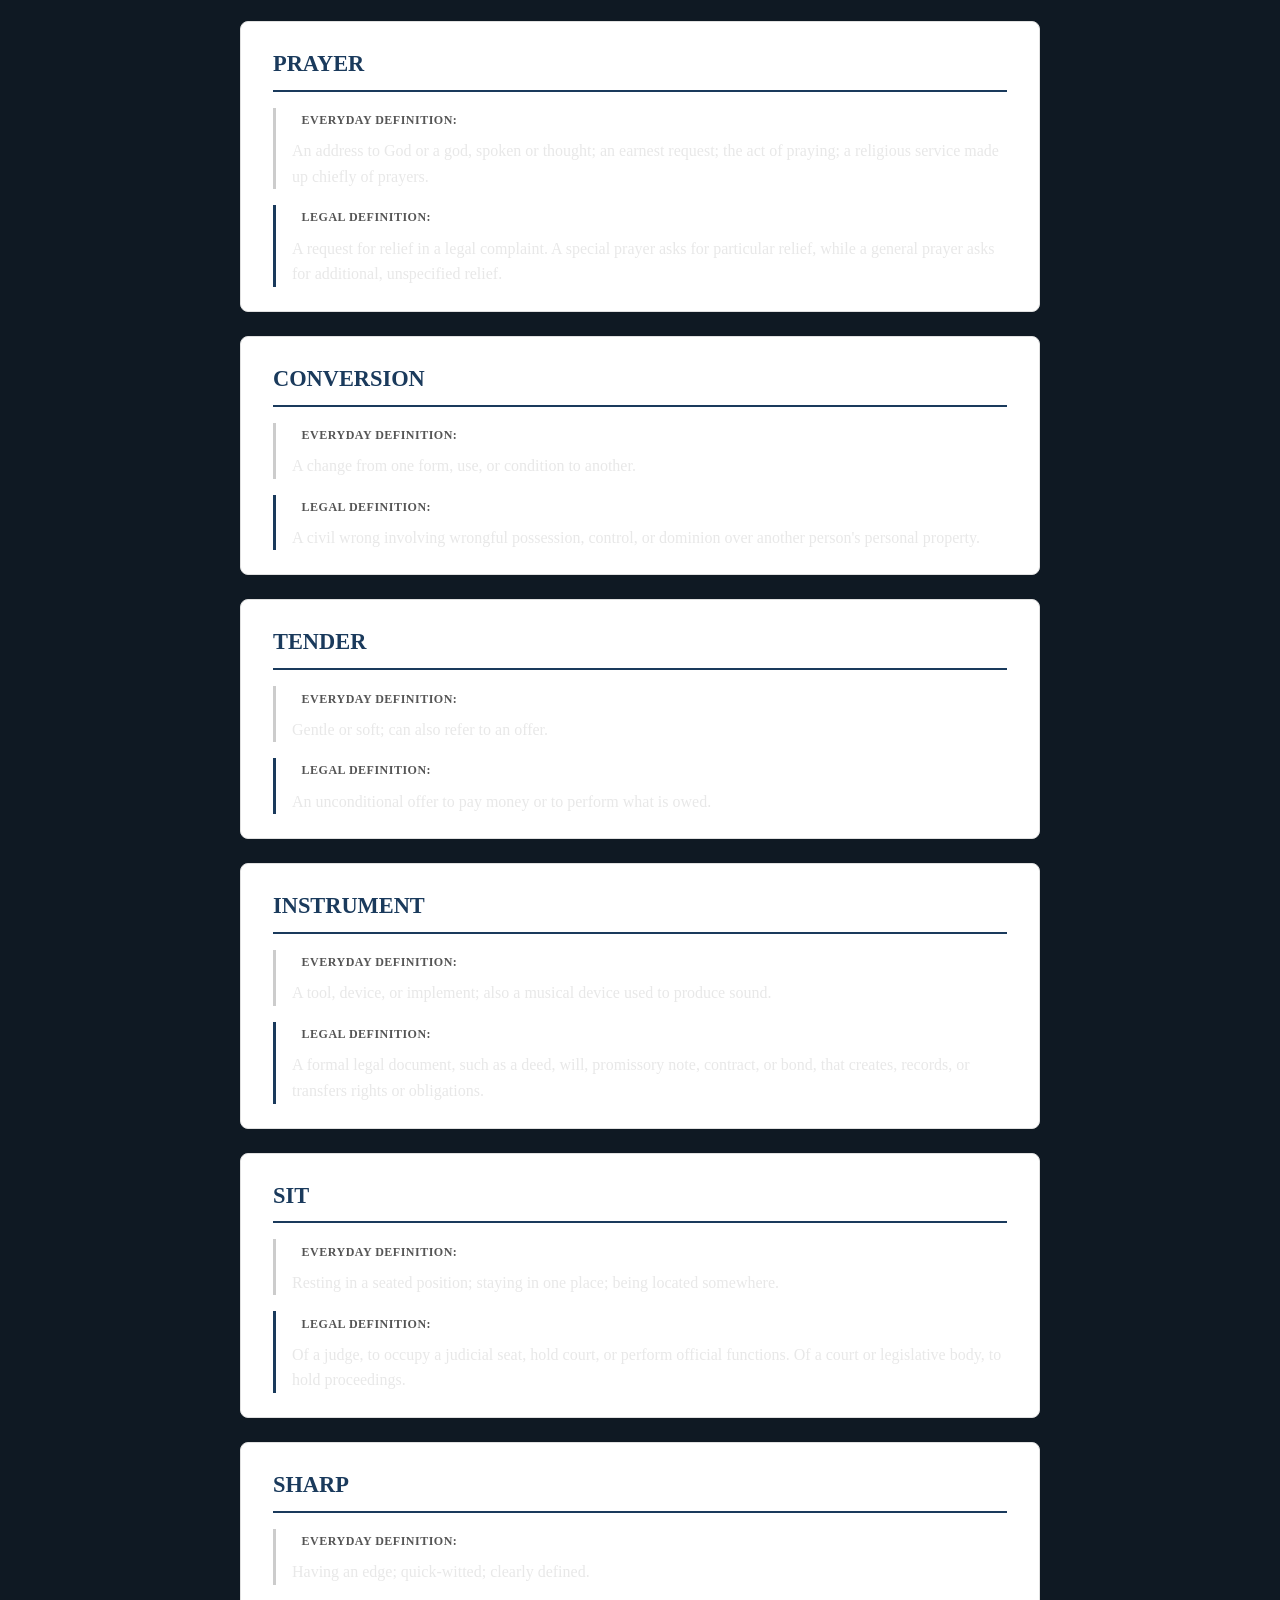
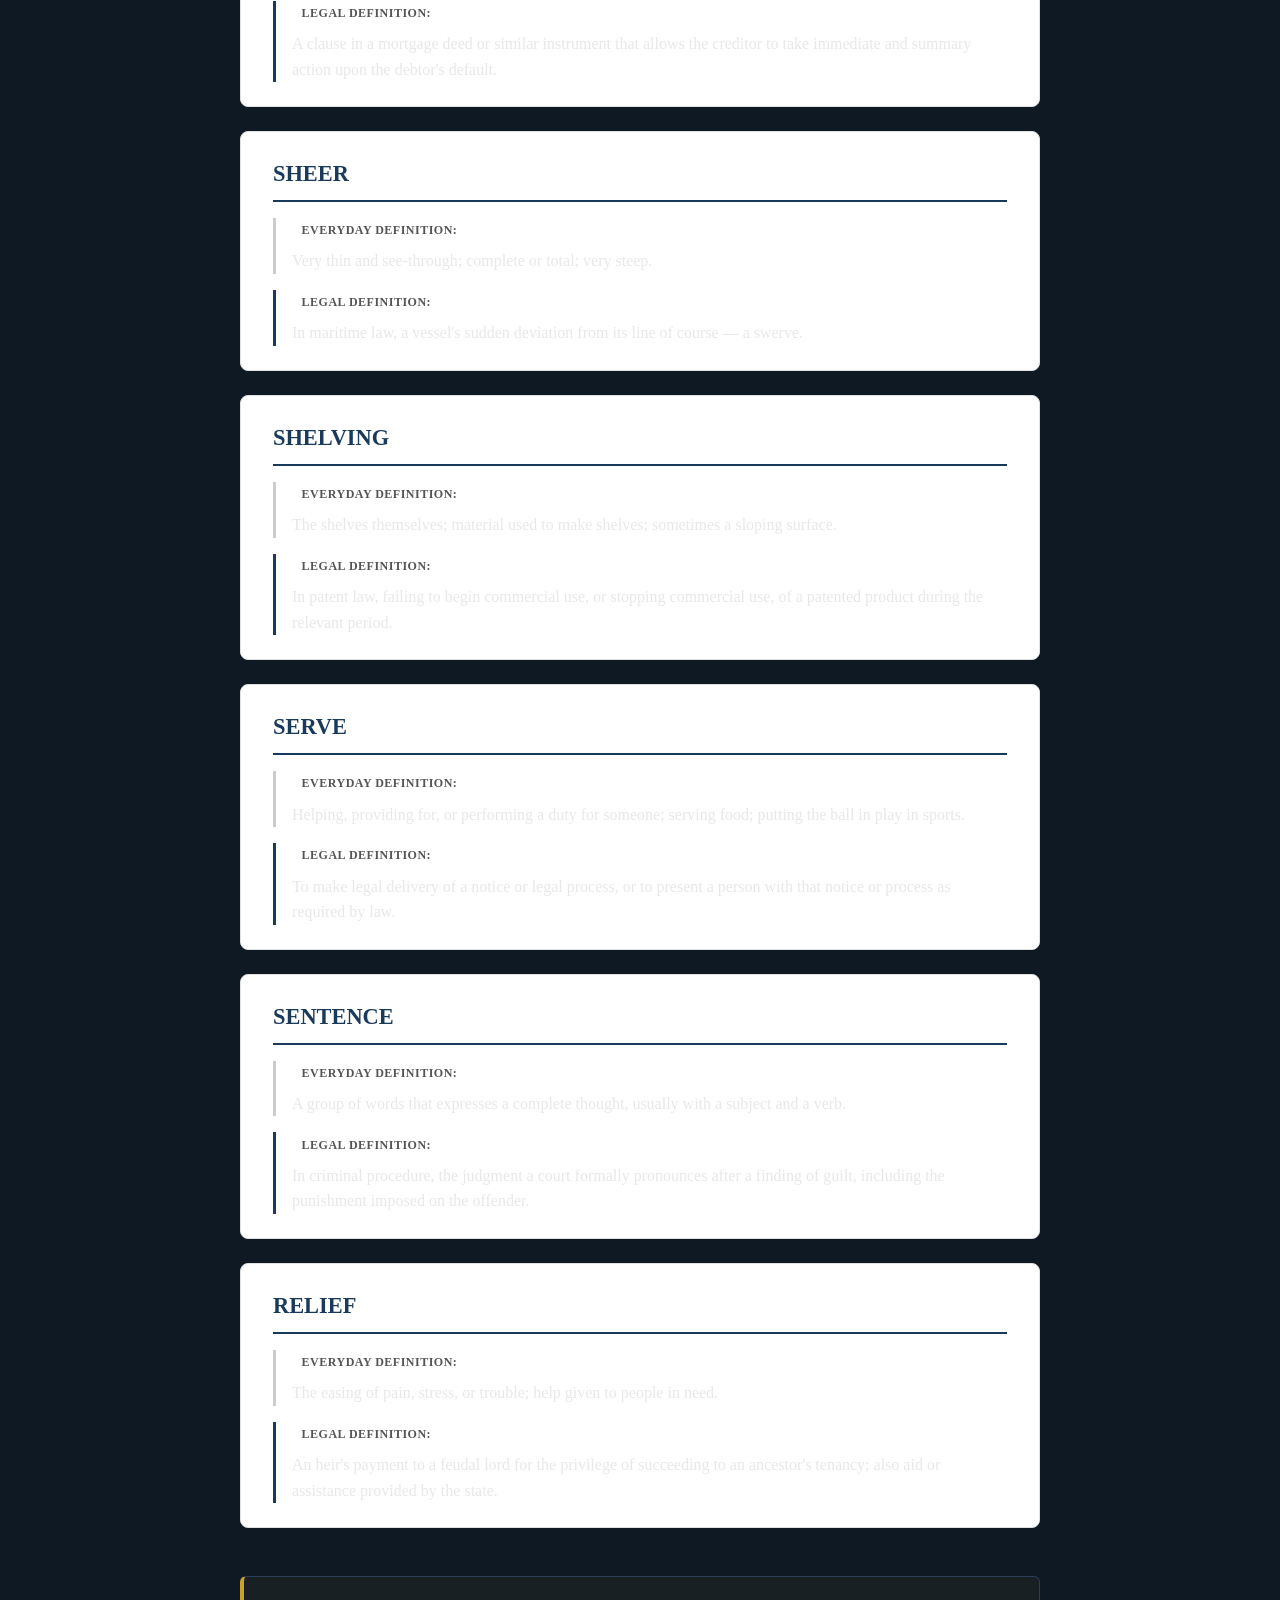
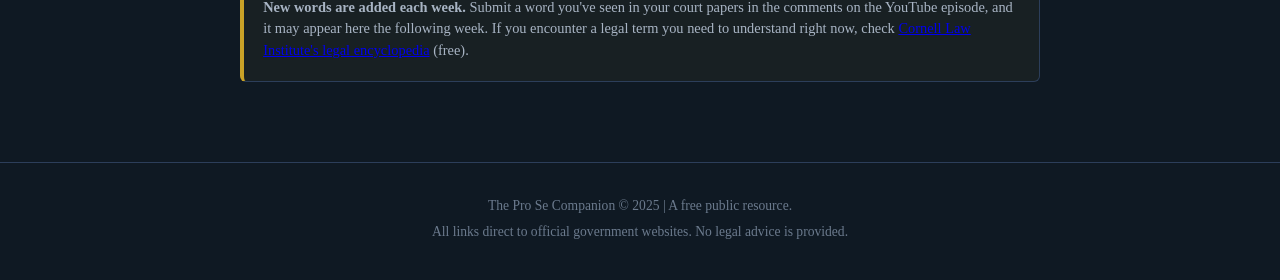
==== commit 2ed8a9a1: "Rebuild Word of the Day page with proper intro and everyday-vs-legal format Replaces the placeholder" ====
--- a/legal-definitions.html
+++ b/legal-definitions.html
@@ -5,6 +5,99 @@
     <meta name="viewport" content="width=device-width, initial-scale=1.0">
     <title>Word of the Day - The Pro Se Companion</title>
     <link rel="stylesheet" href="styles.css">
+    <style>
+        .intro-section {
+            max-width: 800px;
+            margin: 0 auto 2rem;
+            padding: 2rem;
+            background: #f8f9fa;
+            border-radius: 8px;
+            line-height: 1.8;
+            font-size: 1.05rem;
+        }
+        .intro-section p {
+            margin-bottom: 1.2rem;
+        }
+        .intro-section p:last-child {
+            margin-bottom: 0;
+        }
+        .word-card {
+            background: #ffffff;
+            border: 1px solid #e0e0e0;
+            border-radius: 8px;
+            padding: 1.5rem 2rem;
+            margin-bottom: 1.5rem;
+            max-width: 800px;
+            margin-left: auto;
+            margin-right: auto;
+        }
+        .word-card h3 {
+            font-size: 1.4rem;
+            color: #1a3a5c;
+            margin-bottom: 1rem;
+            border-bottom: 2px solid #1a3a5c;
+            padding-bottom: 0.5rem;
+        }
+        .word-card .def-label {
+            font-weight: bold;
+            color: #555;
+            margin-bottom: 0.3rem;
+        }
+        .word-card .def-everyday {
+            margin-bottom: 1rem;
+            padding-left: 1rem;
+            border-left: 3px solid #ccc;
+        }
+        .word-card .def-legal {
+            padding-left: 1rem;
+            border-left: 3px solid #1a3a5c;
+        }
+        .week-nav {
+            max-width: 800px;
+            margin: 2rem auto;
+            padding: 1.5rem 2rem;
+            background: #f0f4f8;
+            border-radius: 8px;
+        }
+        .week-nav h3 {
+            margin-bottom: 1rem;
+            color: #1a3a5c;
+        }
+        .week-nav ul {
+            list-style: none;
+            padding: 0;
+        }
+        .week-nav ul li {
+            margin-bottom: 0.5rem;
+        }
+        .week-nav ul li a {
+            color: #1a3a5c;
+            text-decoration: none;
+            font-weight: bold;
+            font-size: 1.1rem;
+        }
+        .week-nav ul li a:hover {
+            text-decoration: underline;
+        }
+        .week-nav ul li.coming-soon a {
+            color: #999;
+            pointer-events: none;
+        }
+        .week-nav ul li.coming-soon::after {
+            content: " (coming soon)";
+            color: #999;
+            font-weight: normal;
+            font-style: italic;
+        }
+        .week-heading {
+            max-width: 800px;
+            margin: 3rem auto 1.5rem;
+            padding-bottom: 0.5rem;
+            border-bottom: 3px solid #1a3a5c;
+            font-size: 1.5rem;
+            color: #1a3a5c;
+        }
+    </style>
 </head>
 <body>
     <header>
@@ -24,7 +117,8 @@
             <h2>Word of the Day</h2>
         </div>
 
-        <div class="wotd-intro">
+        <!-- INTRODUCTION -->
+        <div class="intro-section">
             <p>When you're inside the courthouse &mdash; or writing and reading any papers that came from or are being submitted to the court &mdash; there are words that can trip you up.</p>
 
             <p>These are words we all use in our everyday language without ever thinking about what they mean. They're so common and ordinary that we never need to. But one of the many things you should know &mdash; and are never informed of &mdash; is that inside the courthouse, these same words have very different meanings.</p>
@@ -37,198 +131,221 @@
 
             <p>A friend purchased one for me for my birthday, and I'm going to use it. Each week, I'll pick 2 or 3 words from the comments on each episode's YouTube page, and the following week at the end of the episode, I'll read off the definitions and add them to this page.</p>
 
-            <p class="wotd-cta"><strong>Here are a few examples to get us started:</strong></p>
-        </div>
-
-        <!-- STARTER WORDS -->
-        <div class="definitions-list">
-
-            <div class="definition-card">
-                <h3>Capacity</h3>
-                <div class="def-row">
-                    <span class="def-label everyday">Everyday</span>
-                    <p>How much someone or something can do or hold; size or volume.</p>
-                </div>
-                <div class="def-row">
-                    <span class="def-label legal">Legal</span>
-                    <p>The legal ability or status to sue, be sued, contract, inherit, or act for another.</p>
-                </div>
-            </div>
-
-            <div class="definition-card">
-                <h3>Prayer</h3>
-                <div class="def-row">
-                    <span class="def-label everyday">Everyday</span>
-                    <p>An address to God or a god, spoken or thought; an earnest request; the act of praying; a religious service made up chiefly of prayers.</p>
-                </div>
-                <div class="def-row">
-                    <span class="def-label legal">Legal</span>
-                    <p>A request for relief in a legal complaint. A special prayer asks for particular relief, while a general prayer asks for additional, unspecified relief.</p>
-                </div>
-            </div>
-
-            <div class="definition-card">
-                <h3>Conversion</h3>
-                <div class="def-row">
-                    <span class="def-label everyday">Everyday</span>
-                    <p>A change from one form, use, or condition to another.</p>
-                </div>
-                <div class="def-row">
-                    <span class="def-label legal">Legal</span>
-                    <p>A civil wrong involving wrongful possession, control, or dominion over another person's personal property.</p>
-                </div>
-            </div>
-
-            <div class="definition-card">
-                <h3>Tender</h3>
-                <div class="def-row">
-                    <span class="def-label everyday">Everyday</span>
-                    <p>Gentle or soft; can also refer to an offer.</p>
-                </div>
-                <div class="def-row">
-                    <span class="def-label legal">Legal</span>
-                    <p>An unconditional offer to pay money or to perform what is owed.</p>
-                </div>
-            </div>
-
-            <div class="definition-card">
-                <h3>Instrument</h3>
-                <div class="def-row">
-                    <span class="def-label everyday">Everyday</span>
-                    <p>A tool, device, or implement; also a musical device used to produce sound.</p>
-                </div>
-                <div class="def-row">
-                    <span class="def-label legal">Legal</span>
-                    <p>A formal legal document, such as a deed, will, promissory note, contract, or bond, that creates, records, or transfers rights or obligations.</p>
-                </div>
-            </div>
-
-            <div class="definition-card">
-                <h3>Sit</h3>
-                <div class="def-row">
-                    <span class="def-label everyday">Everyday</span>
-                    <p>Resting in a seated position; staying in one place; being located somewhere.</p>
-                </div>
-                <div class="def-row">
-                    <span class="def-label legal">Legal</span>
-                    <p>Of a judge, to occupy a judicial seat, hold court, or perform official functions. Of a court or legislative body, to hold proceedings.</p>
-                </div>
-            </div>
-
-            <div class="definition-card">
-                <h3>Sharp</h3>
-                <div class="def-row">
-                    <span class="def-label everyday">Everyday</span>
-                    <p>Having an edge; quick-witted; clearly defined.</p>
-                </div>
-                <div class="def-row">
-                    <span class="def-label legal">Legal</span>
-                    <p>A clause in a mortgage deed or similar instrument that allows the creditor to take immediate and summary action upon the debtor's default.</p>
-                </div>
-            </div>
-
-            <div class="definition-card">
-                <h3>Sheer</h3>
-                <div class="def-row">
-                    <span class="def-label everyday">Everyday</span>
-                    <p>Very thin and see-through; complete or total; very steep.</p>
-                </div>
-                <div class="def-row">
-                    <span class="def-label legal">Legal</span>
-                    <p>In maritime law, a vessel's sudden deviation from its line of course &mdash; a swerve.</p>
-                </div>
-            </div>
-
-            <div class="definition-card">
-                <h3>Shelving</h3>
-                <div class="def-row">
-                    <span class="def-label everyday">Everyday</span>
-                    <p>The shelves themselves; material used to make shelves; sometimes a sloping surface.</p>
-                </div>
-                <div class="def-row">
-                    <span class="def-label legal">Legal</span>
-                    <p>In patent law, failing to begin commercial use, or stopping commercial use, of a patented product during the relevant period.</p>
-                </div>
-            </div>
-
-            <div class="definition-card">
-                <h3>Serve</h3>
-                <div class="def-row">
-                    <span class="def-label everyday">Everyday</span>
-                    <p>Helping, providing for, or performing a duty for someone; serving food; putting the ball in play in sports.</p>
-                </div>
-                <div class="def-row">
-                    <span class="def-label legal">Legal</span>
-                    <p>To make legal delivery of a notice or legal process, or to present a person with that notice or process as required by law.</p>
-                </div>
-            </div>
-
-            <div class="definition-card">
-                <h3>Sentence</h3>
-                <div class="def-row">
-                    <span class="def-label everyday">Everyday</span>
-                    <p>A group of words that expresses a complete thought, usually with a subject and a verb.</p>
-                </div>
-                <div class="def-row">
-                    <span class="def-label legal">Legal</span>
-                    <p>In criminal procedure, the judgment a court formally pronounces after a finding of guilt, including the punishment imposed on the offender.</p>
-                </div>
-            </div>
-
-            <div class="definition-card">
-                <h3>Relief</h3>
-                <div class="def-row">
-                    <span class="def-label everyday">Everyday</span>
-                    <p>The easing of pain, stress, or trouble; help given to people in need.</p>
-                </div>
-                <div class="def-row">
-                    <span class="def-label legal">Legal</span>
-                    <p>An heir's payment to a feudal lord for the privilege of succeeding to an ancestor's tenancy; also aid or assistance provided by the state.</p>
-                </div>
-            </div>
-
-        </div>
-
-        <!-- WEEKLY ARCHIVE -->
-        <div class="weekly-archive">
-            <h2 class="section-title">Weekly Archive</h2>
-            <p class="archive-description">New words are added each week from your comments. Click a week to jump to those definitions.</p>
-            <div class="week-links">
-                <a href="#week1" class="week-link active">Week 1</a>
-                <!-- ADDING NEW WEEKS:
-                <a href="#week2" class="week-link">Week 2</a>
-                <a href="#week3" class="week-link">Week 3</a>
-                -->
-            </div>
-        </div>
-
+            <p>Here are a few examples to get us started:</p>
+        </div>
+
+        <!-- WEEK NAVIGATION -->
+        <div class="week-nav">
+            <h3>Jump to a Week</h3>
+            <ul>
+                <li><a href="#week-1">Week 1</a></li>
+                <li class="coming-soon"><a href="#week-2">Week 2</a></li>
+                <li class="coming-soon"><a href="#week-3">Week 3</a></li>
+            </ul>
+        </div>
+
+        <!-- ============================== -->
         <!-- WEEK 1 -->
-        <div class="week-section" id="week1">
-            <h3 class="week-heading">Week 1</h3>
-            <p class="week-note">Coming soon &mdash; drop your word in the comments on the latest episode!</p>
-        </div>
-
-        <!-- TEMPLATE FOR FUTURE WEEKS:
-        <div class="week-section" id="week2">
-            <h3 class="week-heading">Week 2</h3>
-            <div class="definition-card">
-                <h3>Word Here</h3>
-                <div class="def-row">
-                    <span class="def-label everyday">Everyday</span>
-                    <p>Everyday definition here.</p>
-                </div>
-                <div class="def-row">
-                    <span class="def-label legal">Legal</span>
-                    <p>Legal definition here.</p>
-                </div>
+        <!-- ============================== -->
+        <h3 class="week-heading" id="week-1">Week 1</h3>
+
+        <div class="word-card">
+            <h3>CAPACITY</h3>
+            <div class="def-everyday">
+                <p class="def-label">Everyday Definition:</p>
+                <p>How much someone or something can do or hold; size or volume.</p>
+            </div>
+            <div class="def-legal">
+                <p class="def-label">Legal Definition:</p>
+                <p>The legal ability or status to sue, be sued, contract, inherit, or act for another.</p>
+            </div>
+        </div>
+
+        <div class="word-card">
+            <h3>PRAYER</h3>
+            <div class="def-everyday">
+                <p class="def-label">Everyday Definition:</p>
+                <p>An address to God or a god, spoken or thought; an earnest request; the act of praying; a religious service made up chiefly of prayers.</p>
+            </div>
+            <div class="def-legal">
+                <p class="def-label">Legal Definition:</p>
+                <p>A request for relief in a legal complaint. A special prayer asks for particular relief, while a general prayer asks for additional, unspecified relief.</p>
+            </div>
+        </div>
+
+        <div class="word-card">
+            <h3>CONVERSION</h3>
+            <div class="def-everyday">
+                <p class="def-label">Everyday Definition:</p>
+                <p>A change from one form, use, or condition to another.</p>
+            </div>
+            <div class="def-legal">
+                <p class="def-label">Legal Definition:</p>
+                <p>A civil wrong involving wrongful possession, control, or dominion over another person's personal property.</p>
+            </div>
+        </div>
+
+        <div class="word-card">
+            <h3>TENDER</h3>
+            <div class="def-everyday">
+                <p class="def-label">Everyday Definition:</p>
+                <p>Gentle or soft; can also refer to an offer.</p>
+            </div>
+            <div class="def-legal">
+                <p class="def-label">Legal Definition:</p>
+                <p>An unconditional offer to pay money or to perform what is owed.</p>
+            </div>
+        </div>
+
+        <div class="word-card">
+            <h3>INSTRUMENT</h3>
+            <div class="def-everyday">
+                <p class="def-label">Everyday Definition:</p>
+                <p>A tool, device, or implement; also a musical device used to produce sound.</p>
+            </div>
+            <div class="def-legal">
+                <p class="def-label">Legal Definition:</p>
+                <p>A formal legal document, such as a deed, will, promissory note, contract, or bond, that creates, records, or transfers rights or obligations.</p>
+            </div>
+        </div>
+
+        <div class="word-card">
+            <h3>SIT</h3>
+            <div class="def-everyday">
+                <p class="def-label">Everyday Definition:</p>
+                <p>Resting in a seated position; staying in one place; being located somewhere.</p>
+            </div>
+            <div class="def-legal">
+                <p class="def-label">Legal Definition:</p>
+                <p>Of a judge, to occupy a judicial seat, hold court, or perform official functions. Of a court or legislative body, to hold proceedings.</p>
+            </div>
+        </div>
+
+        <div class="word-card">
+            <h3>SHARP</h3>
+            <div class="def-everyday">
+                <p class="def-label">Everyday Definition:</p>
+                <p>Having an edge; quick-witted; clearly defined.</p>
+            </div>
+            <div class="def-legal">
+                <p class="def-label">Legal Definition:</p>
+                <p>A clause in a mortgage deed or similar instrument that allows the creditor to take immediate and summary action upon the debtor's default.</p>
+            </div>
+        </div>
+
+        <div class="word-card">
+            <h3>SHEER</h3>
+            <div class="def-everyday">
+                <p class="def-label">Everyday Definition:</p>
+                <p>Very thin and see-through; complete or total; very steep.</p>
+            </div>
+            <div class="def-legal">
+                <p class="def-label">Legal Definition:</p>
+                <p>In maritime law, a vessel's sudden deviation from its line of course &mdash; a swerve.</p>
+            </div>
+        </div>
+
+        <div class="word-card">
+            <h3>SHELVING</h3>
+            <div class="def-everyday">
+                <p class="def-label">Everyday Definition:</p>
+                <p>The shelves themselves; material used to make shelves; sometimes a sloping surface.</p>
+            </div>
+            <div class="def-legal">
+                <p class="def-label">Legal Definition:</p>
+                <p>In patent law, failing to begin commercial use, or stopping commercial use, of a patented product during the relevant period.</p>
+            </div>
+        </div>
+
+        <div class="word-card">
+            <h3>SERVE</h3>
+            <div class="def-everyday">
+                <p class="def-label">Everyday Definition:</p>
+                <p>Helping, providing for, or performing a duty for someone; serving food; putting the ball in play in sports.</p>
+            </div>
+            <div class="def-legal">
+                <p class="def-label">Legal Definition:</p>
+                <p>To make legal delivery of a notice or legal process, or to present a person with that notice or process as required by law.</p>
+            </div>
+        </div>
+
+        <div class="word-card">
+            <h3>SENTENCE</h3>
+            <div class="def-everyday">
+                <p class="def-label">Everyday Definition:</p>
+                <p>A group of words that expresses a complete thought, usually with a subject and a verb.</p>
+            </div>
+            <div class="def-legal">
+                <p class="def-label">Legal Definition:</p>
+                <p>In criminal procedure, the judgment a court formally pronounces after a finding of guilt, including the punishment imposed on the offender.</p>
+            </div>
+        </div>
+
+        <div class="word-card">
+            <h3>RELIEF</h3>
+            <div class="def-everyday">
+                <p class="def-label">Everyday Definition:</p>
+                <p>The easing of pain, stress, or trouble; help given to people in need.</p>
+            </div>
+            <div class="def-legal">
+                <p class="def-label">Legal Definition:</p>
+                <p>An heir's payment to a feudal lord for the privilege of succeeding to an ancestor's tenancy; also aid or assistance provided by the state.</p>
+            </div>
+        </div>
+
+        <!-- ============================== -->
+        <!-- WEEK 2 (placeholder) -->
+        <!-- ============================== -->
+        <!--
+        <h3 class="week-heading" id="week-2">Week 2</h3>
+
+        <div class="word-card">
+            <h3>YOUR WORD HERE</h3>
+            <div class="def-everyday">
+                <p class="def-label">Everyday Definition:</p>
+                <p>Everyday meaning goes here.</p>
+            </div>
+            <div class="def-legal">
+                <p class="def-label">Legal Definition:</p>
+                <p>Legal meaning goes here.</p>
             </div>
         </div>
         -->
 
-        <div class="disclaimer" style="margin-top: 2rem;">
-            <p><strong>Don't forget:</strong> Comment on the latest video with the word or phrase you want to know. I'll randomly pick 2 or 3 to look up at the end of the following episode. We'll do this each week for the Word of the Day segment.</p>
-        </div>
-
+        <!-- ============================== -->
+        <!-- WEEK 3 (placeholder) -->
+        <!-- ============================== -->
+        <!--
+        <h3 class="week-heading" id="week-3">Week 3</h3>
+        -->
+
+        <div class="disclaimer" style="margin-top: 3rem; max-width: 800px; margin-left: auto; margin-right: auto;">
+            <p><strong>New words are added each week.</strong> Submit a word you've seen in your court papers in the comments on the YouTube episode, and it may appear here the following week. If you encounter a legal term you need to understand right now, check <a href="https://www.law.cornell.edu/wex" target="_blank" rel="noopener">Cornell Law Institute's legal encyclopedia</a> (free).</p>
+        </div>
+
+        <!-- HOW TO ADD NEW WORDS EACH WEEK:
+
+        1. Uncomment and update the week heading:
+           <h3 class="week-heading" id="week-2">Week 2</h3>
+
+        2. Add word cards:
+           <div class="word-card">
+               <h3>YOUR WORD</h3>
+               <div class="def-everyday">
+                   <p class="def-label">Everyday Definition:</p>
+                   <p>Everyday meaning here.</p>
+               </div>
+               <div class="def-legal">
+                   <p class="def-label">Legal Definition:</p>
+                   <p>Legal meaning here.</p>
+               </div>
+           </div>
+
+        3. Update the week-nav list: remove class="coming-soon"
+           from the new week's <li> to make it clickable.
+
+        4. Repeat for each new word that week.
+        -->
     </main>
 
     <footer>
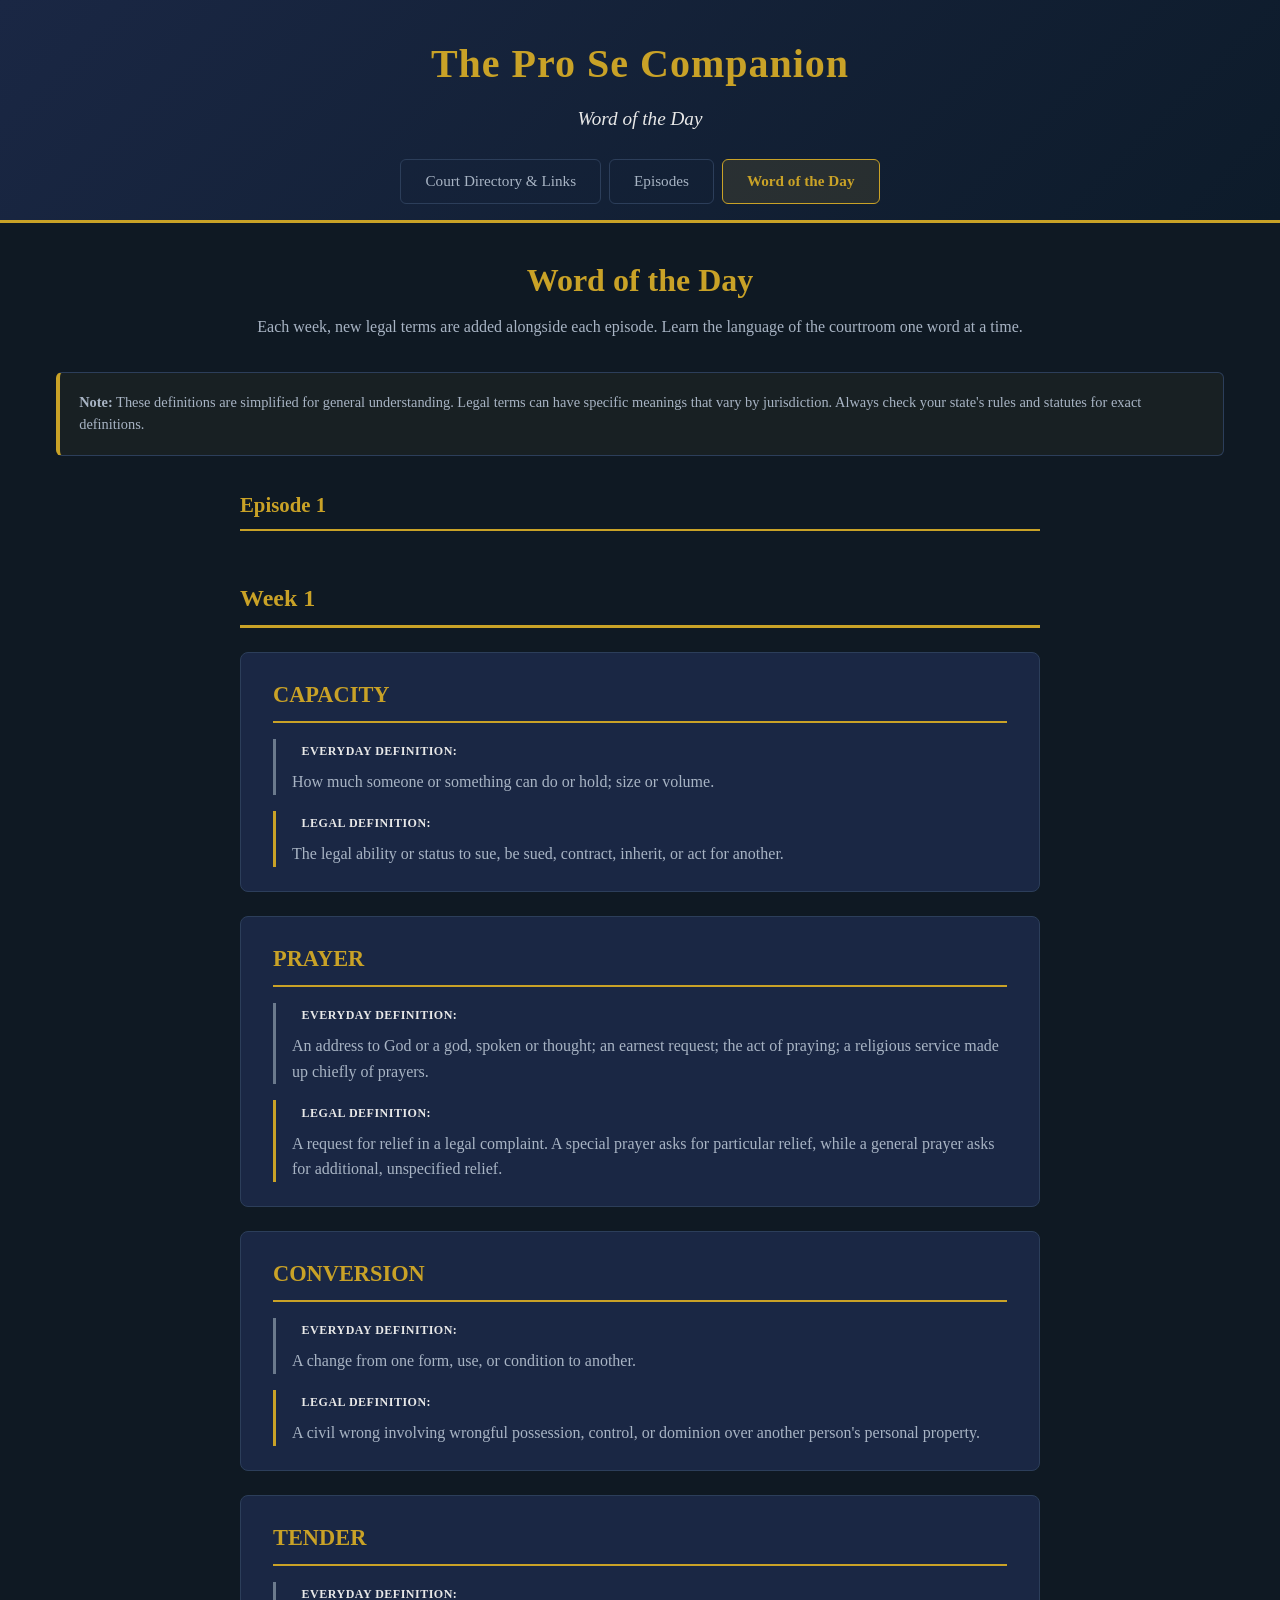
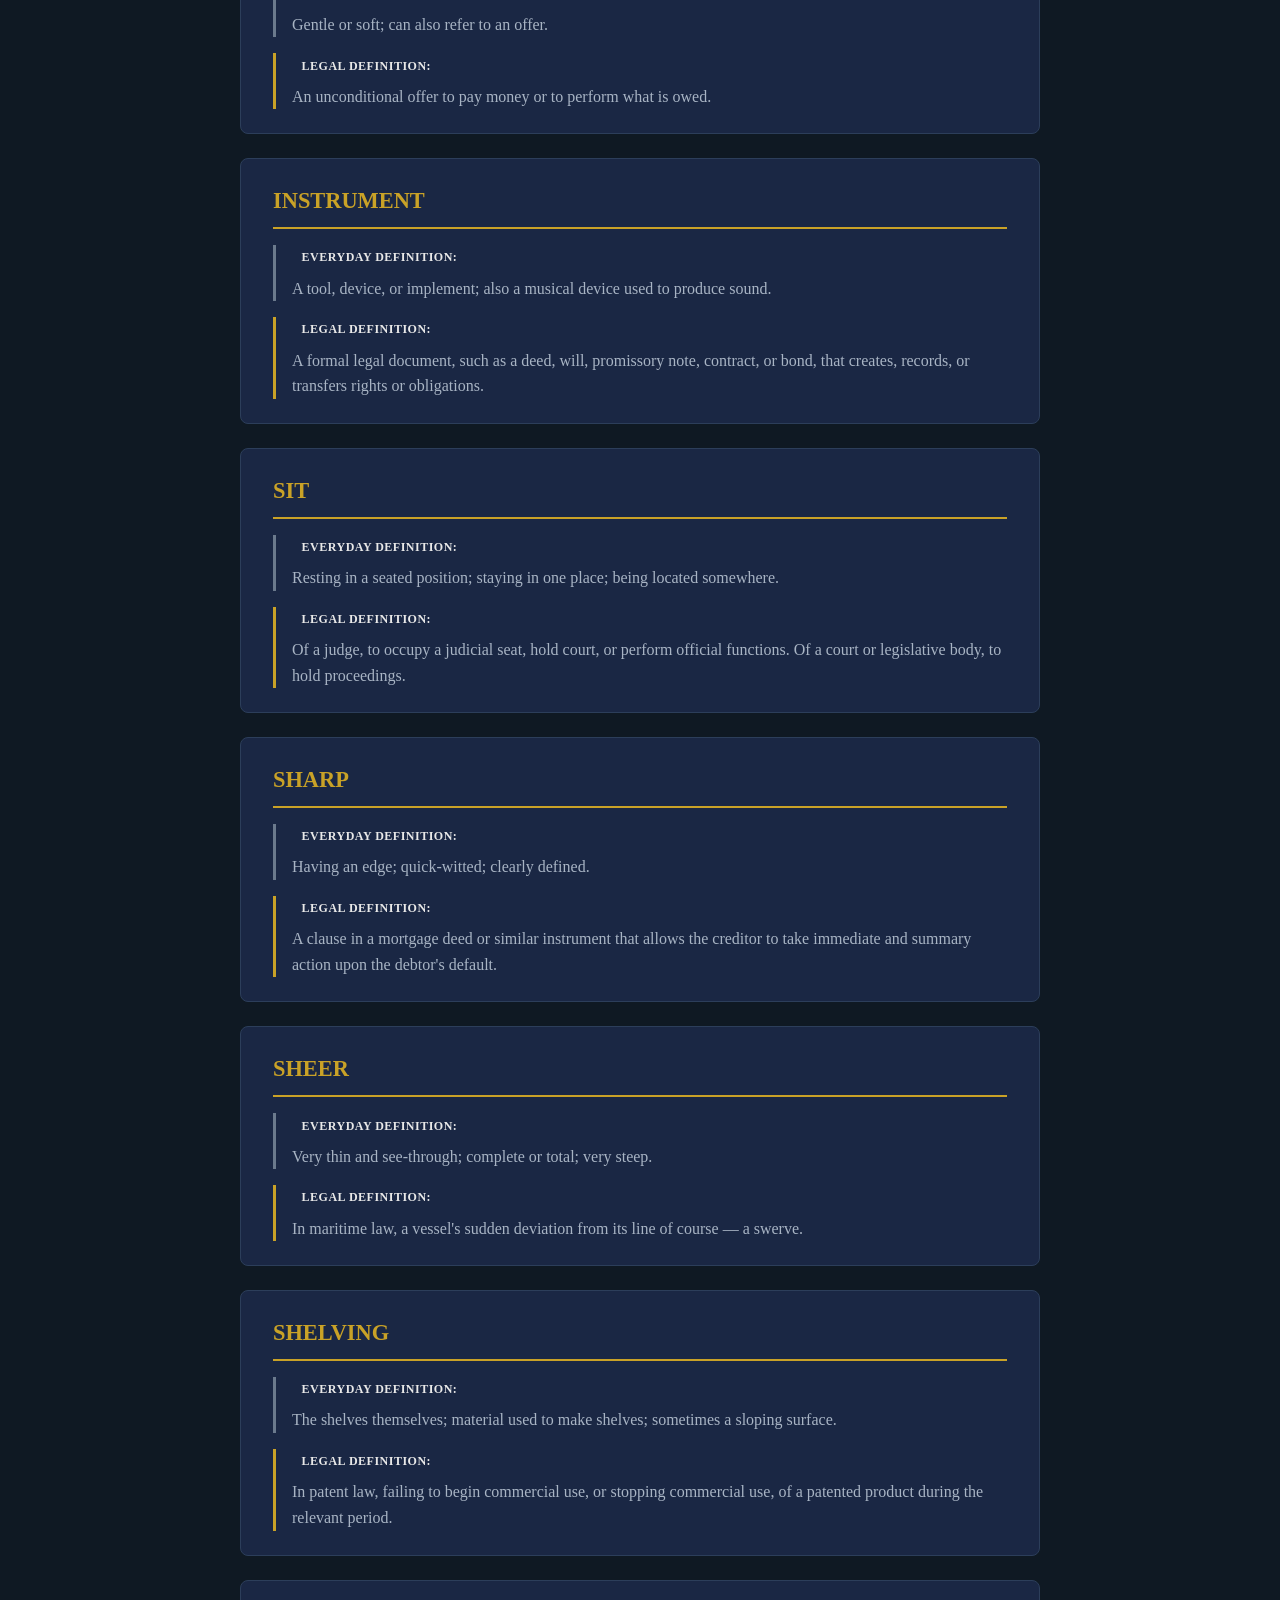
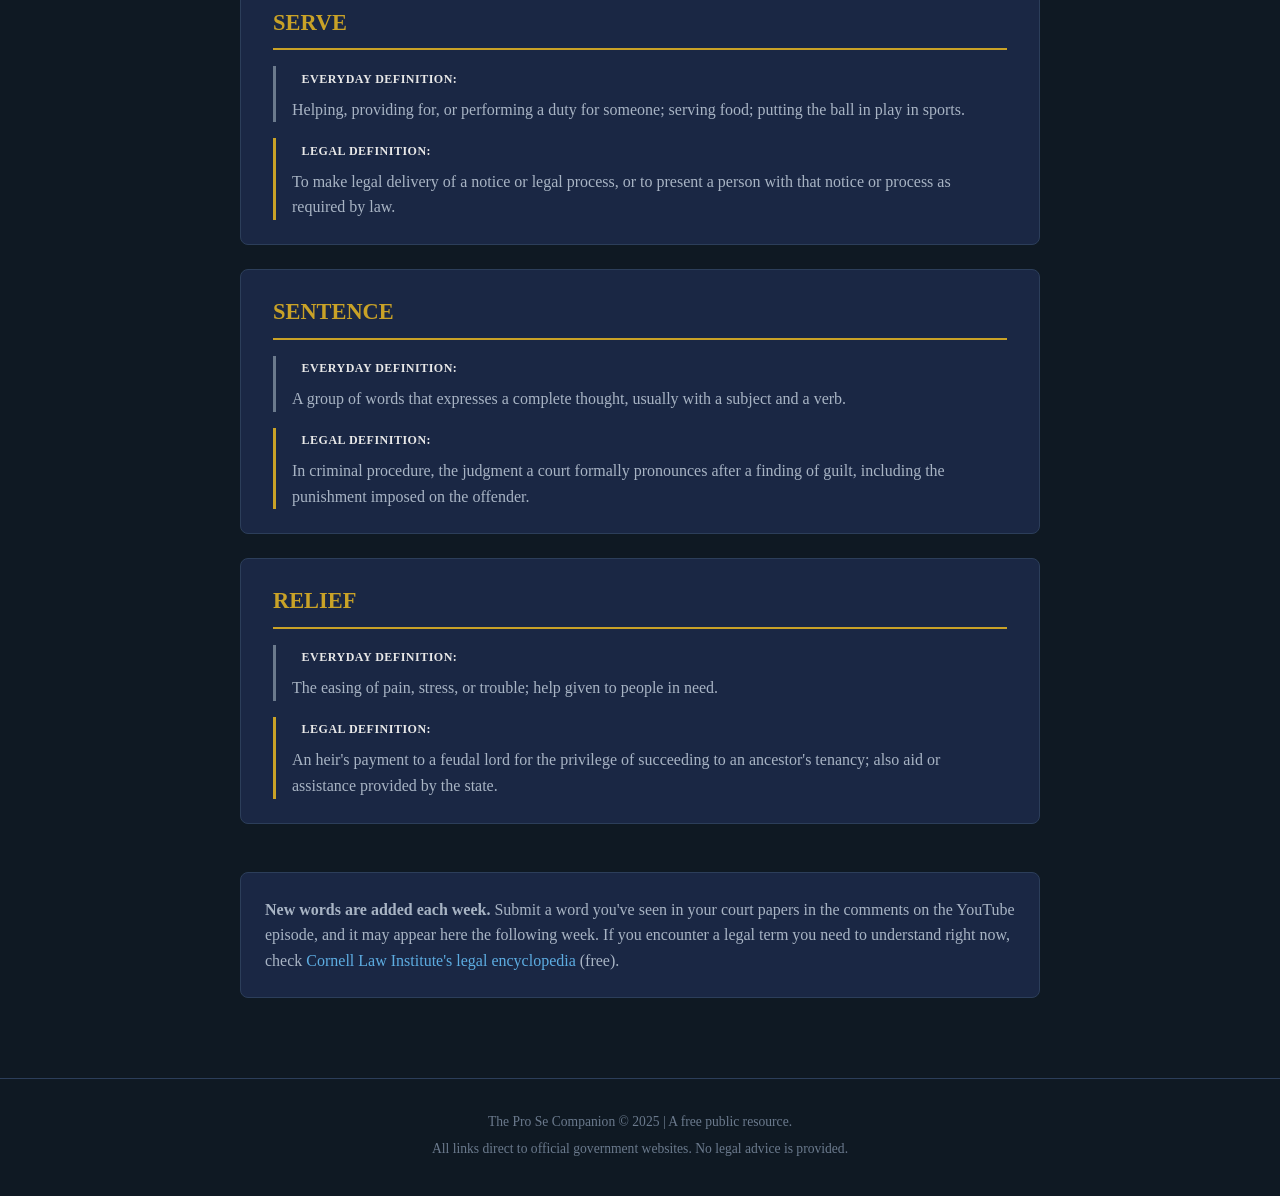
==== commit a8f04bc3: "Fix Word of the Day styling to match dark theme Use CSS variables from the site's existing dark them" ====
--- a/legal-definitions.html
+++ b/legal-definitions.html
@@ -10,10 +10,12 @@
             max-width: 800px;
             margin: 0 auto 2rem;
             padding: 2rem;
-            background: #f8f9fa;
+            background: var(--bg-card);
+            border: 1px solid var(--border);
             border-radius: 8px;
             line-height: 1.8;
             font-size: 1.05rem;
+            color: var(--text-secondary);
         }
         .intro-section p {
             margin-bottom: 1.2rem;
@@ -22,46 +24,55 @@
             margin-bottom: 0;
         }
         .word-card {
-            background: #ffffff;
-            border: 1px solid #e0e0e0;
+            background: var(--bg-card);
+            border: 1px solid var(--border);
             border-radius: 8px;
             padding: 1.5rem 2rem;
             margin-bottom: 1.5rem;
             max-width: 800px;
             margin-left: auto;
             margin-right: auto;
+            transition: border-color 0.2s ease;
+        }
+        .word-card:hover {
+            border-color: var(--accent);
         }
         .word-card h3 {
             font-size: 1.4rem;
-            color: #1a3a5c;
+            color: var(--accent);
             margin-bottom: 1rem;
-            border-bottom: 2px solid #1a3a5c;
+            border-bottom: 2px solid var(--accent);
             padding-bottom: 0.5rem;
         }
         .word-card .def-label {
             font-weight: bold;
-            color: #555;
+            color: var(--text-primary);
             margin-bottom: 0.3rem;
+        }
+        .word-card .def-text {
+            color: var(--text-secondary);
+            line-height: 1.6;
         }
         .word-card .def-everyday {
             margin-bottom: 1rem;
             padding-left: 1rem;
-            border-left: 3px solid #ccc;
+            border-left: 3px solid var(--text-muted);
         }
         .word-card .def-legal {
             padding-left: 1rem;
-            border-left: 3px solid #1a3a5c;
+            border-left: 3px solid var(--accent);
         }
         .week-nav {
             max-width: 800px;
             margin: 2rem auto;
             padding: 1.5rem 2rem;
-            background: #f0f4f8;
+            background: var(--bg-card);
+            border: 1px solid var(--border);
             border-radius: 8px;
         }
         .week-nav h3 {
             margin-bottom: 1rem;
-            color: #1a3a5c;
+            color: var(--accent);
         }
         .week-nav ul {
             list-style: none;
@@ -71,21 +82,22 @@
             margin-bottom: 0.5rem;
         }
         .week-nav ul li a {
-            color: #1a3a5c;
+            color: var(--link);
             text-decoration: none;
             font-weight: bold;
             font-size: 1.1rem;
         }
         .week-nav ul li a:hover {
+            color: var(--link-hover);
             text-decoration: underline;
         }
         .week-nav ul li.coming-soon a {
-            color: #999;
+            color: var(--text-muted);
             pointer-events: none;
         }
         .week-nav ul li.coming-soon::after {
             content: " (coming soon)";
-            color: #999;
+            color: var(--text-muted);
             font-weight: normal;
             font-style: italic;
         }
@@ -93,9 +105,26 @@
             max-width: 800px;
             margin: 3rem auto 1.5rem;
             padding-bottom: 0.5rem;
-            border-bottom: 3px solid #1a3a5c;
+            border-bottom: 3px solid var(--accent);
             font-size: 1.5rem;
-            color: #1a3a5c;
+            color: var(--accent);
+        }
+        .bottom-note {
+            max-width: 800px;
+            margin: 3rem auto 0;
+            padding: 1.5rem;
+            background: var(--bg-card);
+            border: 1px solid var(--border);
+            border-radius: 8px;
+            color: var(--text-secondary);
+        }
+        .bottom-note a {
+            color: var(--link);
+            text-decoration: none;
+        }
+        .bottom-note a:hover {
+            color: var(--link-hover);
+            text-decoration: underline;
         }
     </style>
 </head>
@@ -115,34 +144,18 @@
     <main>
         <div class="page-title">
             <h2>Word of the Day</h2>
-        </div>
-
-        <!-- INTRODUCTION -->
-        <div class="intro-section">
-            <p>When you're inside the courthouse &mdash; or writing and reading any papers that came from or are being submitted to the court &mdash; there are words that can trip you up.</p>
-
-            <p>These are words we all use in our everyday language without ever thinking about what they mean. They're so common and ordinary that we never need to. But one of the many things you should know &mdash; and are never informed of &mdash; is that inside the courthouse, these same words have very different meanings.</p>
-
-            <p>They even have their very own dictionary.</p>
-
-            <p>Unfortunately for those of us on a budget, the current version &mdash; with over 2,500 newly added words to keep up with technology and the times &mdash; isn't available anywhere for free. You can access the version from six editions ago, but that doesn't help you now. There is no web version of their official dictionary. If you have $150 a month to pay for a legal resource website membership, you can view it there. Or your option is to buy the dictionary, available only in hardcover, for $200.</p>
-
-            <p>Most people can't afford that.</p>
-
-            <p>A friend purchased one for me for my birthday, and I'm going to use it. Each week, I'll pick 2 or 3 words from the comments on each episode's YouTube page, and the following week at the end of the episode, I'll read off the definitions and add them to this page.</p>
-
-            <p>Here are a few examples to get us started:</p>
-        </div>
-
-        <!-- WEEK NAVIGATION -->
-        <div class="week-nav">
-            <h3>Jump to a Week</h3>
-            <ul>
-                <li><a href="#week-1">Week 1</a></li>
-                <li class="coming-soon"><a href="#week-2">Week 2</a></li>
-                <li class="coming-soon"><a href="#week-3">Week 3</a></li>
-            </ul>
-        </div>
+            <p>Each week, new legal terms are added alongside each episode. Learn the language of the courtroom one word at a time.</p>
+        </div>
+
+        <div class="disclaimer top-disclaimer">
+            <p><strong>Note:</strong> These definitions are simplified for general understanding. Legal terms can have specific meanings that vary by jurisdiction. Always check your state's rules and statutes for exact definitions.</p>
+        </div>
+
+        <div class="definitions-list">
+            <!-- ============================== -->
+            <!-- EPISODE 1 WORDS -->
+            <!-- ============================== -->
+            <h3 class="episode-words-heading">Episode 1</h3>
 
         <!-- ============================== -->
         <!-- WEEK 1 -->
@@ -153,11 +166,11 @@
             <h3>CAPACITY</h3>
             <div class="def-everyday">
                 <p class="def-label">Everyday Definition:</p>
-                <p>How much someone or something can do or hold; size or volume.</p>
-            </div>
-            <div class="def-legal">
-                <p class="def-label">Legal Definition:</p>
-                <p>The legal ability or status to sue, be sued, contract, inherit, or act for another.</p>
+                <p class="def-text">How much someone or something can do or hold; size or volume.</p>
+            </div>
+            <div class="def-legal">
+                <p class="def-label">Legal Definition:</p>
+                <p class="def-text">The legal ability or status to sue, be sued, contract, inherit, or act for another.</p>
             </div>
         </div>
 
@@ -165,11 +178,11 @@
             <h3>PRAYER</h3>
             <div class="def-everyday">
                 <p class="def-label">Everyday Definition:</p>
-                <p>An address to God or a god, spoken or thought; an earnest request; the act of praying; a religious service made up chiefly of prayers.</p>
-            </div>
-            <div class="def-legal">
-                <p class="def-label">Legal Definition:</p>
-                <p>A request for relief in a legal complaint. A special prayer asks for particular relief, while a general prayer asks for additional, unspecified relief.</p>
+                <p class="def-text">An address to God or a god, spoken or thought; an earnest request; the act of praying; a religious service made up chiefly of prayers.</p>
+            </div>
+            <div class="def-legal">
+                <p class="def-label">Legal Definition:</p>
+                <p class="def-text">A request for relief in a legal complaint. A special prayer asks for particular relief, while a general prayer asks for additional, unspecified relief.</p>
             </div>
         </div>
 
@@ -177,11 +190,11 @@
             <h3>CONVERSION</h3>
             <div class="def-everyday">
                 <p class="def-label">Everyday Definition:</p>
-                <p>A change from one form, use, or condition to another.</p>
-            </div>
-            <div class="def-legal">
-                <p class="def-label">Legal Definition:</p>
-                <p>A civil wrong involving wrongful possession, control, or dominion over another person's personal property.</p>
+                <p class="def-text">A change from one form, use, or condition to another.</p>
+            </div>
+            <div class="def-legal">
+                <p class="def-label">Legal Definition:</p>
+                <p class="def-text">A civil wrong involving wrongful possession, control, or dominion over another person's personal property.</p>
             </div>
         </div>
 
@@ -189,11 +202,11 @@
             <h3>TENDER</h3>
             <div class="def-everyday">
                 <p class="def-label">Everyday Definition:</p>
-                <p>Gentle or soft; can also refer to an offer.</p>
-            </div>
-            <div class="def-legal">
-                <p class="def-label">Legal Definition:</p>
-                <p>An unconditional offer to pay money or to perform what is owed.</p>
+                <p class="def-text">Gentle or soft; can also refer to an offer.</p>
+            </div>
+            <div class="def-legal">
+                <p class="def-label">Legal Definition:</p>
+                <p class="def-text">An unconditional offer to pay money or to perform what is owed.</p>
             </div>
         </div>
 
@@ -201,11 +214,11 @@
             <h3>INSTRUMENT</h3>
             <div class="def-everyday">
                 <p class="def-label">Everyday Definition:</p>
-                <p>A tool, device, or implement; also a musical device used to produce sound.</p>
-            </div>
-            <div class="def-legal">
-                <p class="def-label">Legal Definition:</p>
-                <p>A formal legal document, such as a deed, will, promissory note, contract, or bond, that creates, records, or transfers rights or obligations.</p>
+                <p class="def-text">A tool, device, or implement; also a musical device used to produce sound.</p>
+            </div>
+            <div class="def-legal">
+                <p class="def-label">Legal Definition:</p>
+                <p class="def-text">A formal legal document, such as a deed, will, promissory note, contract, or bond, that creates, records, or transfers rights or obligations.</p>
             </div>
         </div>
 
@@ -213,11 +226,11 @@
             <h3>SIT</h3>
             <div class="def-everyday">
                 <p class="def-label">Everyday Definition:</p>
-                <p>Resting in a seated position; staying in one place; being located somewhere.</p>
-            </div>
-            <div class="def-legal">
-                <p class="def-label">Legal Definition:</p>
-                <p>Of a judge, to occupy a judicial seat, hold court, or perform official functions. Of a court or legislative body, to hold proceedings.</p>
+                <p class="def-text">Resting in a seated position; staying in one place; being located somewhere.</p>
+            </div>
+            <div class="def-legal">
+                <p class="def-label">Legal Definition:</p>
+                <p class="def-text">Of a judge, to occupy a judicial seat, hold court, or perform official functions. Of a court or legislative body, to hold proceedings.</p>
             </div>
         </div>
 
@@ -225,11 +238,11 @@
             <h3>SHARP</h3>
             <div class="def-everyday">
                 <p class="def-label">Everyday Definition:</p>
-                <p>Having an edge; quick-witted; clearly defined.</p>
-            </div>
-            <div class="def-legal">
-                <p class="def-label">Legal Definition:</p>
-                <p>A clause in a mortgage deed or similar instrument that allows the creditor to take immediate and summary action upon the debtor's default.</p>
+                <p class="def-text">Having an edge; quick-witted; clearly defined.</p>
+            </div>
+            <div class="def-legal">
+                <p class="def-label">Legal Definition:</p>
+                <p class="def-text">A clause in a mortgage deed or similar instrument that allows the creditor to take immediate and summary action upon the debtor's default.</p>
             </div>
         </div>
 
@@ -237,11 +250,11 @@
             <h3>SHEER</h3>
             <div class="def-everyday">
                 <p class="def-label">Everyday Definition:</p>
-                <p>Very thin and see-through; complete or total; very steep.</p>
-            </div>
-            <div class="def-legal">
-                <p class="def-label">Legal Definition:</p>
-                <p>In maritime law, a vessel's sudden deviation from its line of course &mdash; a swerve.</p>
+                <p class="def-text">Very thin and see-through; complete or total; very steep.</p>
+            </div>
+            <div class="def-legal">
+                <p class="def-label">Legal Definition:</p>
+                <p class="def-text">In maritime law, a vessel's sudden deviation from its line of course &mdash; a swerve.</p>
             </div>
         </div>
 
@@ -249,11 +262,11 @@
             <h3>SHELVING</h3>
             <div class="def-everyday">
                 <p class="def-label">Everyday Definition:</p>
-                <p>The shelves themselves; material used to make shelves; sometimes a sloping surface.</p>
-            </div>
-            <div class="def-legal">
-                <p class="def-label">Legal Definition:</p>
-                <p>In patent law, failing to begin commercial use, or stopping commercial use, of a patented product during the relevant period.</p>
+                <p class="def-text">The shelves themselves; material used to make shelves; sometimes a sloping surface.</p>
+            </div>
+            <div class="def-legal">
+                <p class="def-label">Legal Definition:</p>
+                <p class="def-text">In patent law, failing to begin commercial use, or stopping commercial use, of a patented product during the relevant period.</p>
             </div>
         </div>
 
@@ -261,11 +274,11 @@
             <h3>SERVE</h3>
             <div class="def-everyday">
                 <p class="def-label">Everyday Definition:</p>
-                <p>Helping, providing for, or performing a duty for someone; serving food; putting the ball in play in sports.</p>
-            </div>
-            <div class="def-legal">
-                <p class="def-label">Legal Definition:</p>
-                <p>To make legal delivery of a notice or legal process, or to present a person with that notice or process as required by law.</p>
+                <p class="def-text">Helping, providing for, or performing a duty for someone; serving food; putting the ball in play in sports.</p>
+            </div>
+            <div class="def-legal">
+                <p class="def-label">Legal Definition:</p>
+                <p class="def-text">To make legal delivery of a notice or legal process, or to present a person with that notice or process as required by law.</p>
             </div>
         </div>
 
@@ -273,11 +286,11 @@
             <h3>SENTENCE</h3>
             <div class="def-everyday">
                 <p class="def-label">Everyday Definition:</p>
-                <p>A group of words that expresses a complete thought, usually with a subject and a verb.</p>
-            </div>
-            <div class="def-legal">
-                <p class="def-label">Legal Definition:</p>
-                <p>In criminal procedure, the judgment a court formally pronounces after a finding of guilt, including the punishment imposed on the offender.</p>
+                <p class="def-text">A group of words that expresses a complete thought, usually with a subject and a verb.</p>
+            </div>
+            <div class="def-legal">
+                <p class="def-label">Legal Definition:</p>
+                <p class="def-text">In criminal procedure, the judgment a court formally pronounces after a finding of guilt, including the punishment imposed on the offender.</p>
             </div>
         </div>
 
@@ -285,11 +298,11 @@
             <h3>RELIEF</h3>
             <div class="def-everyday">
                 <p class="def-label">Everyday Definition:</p>
-                <p>The easing of pain, stress, or trouble; help given to people in need.</p>
-            </div>
-            <div class="def-legal">
-                <p class="def-label">Legal Definition:</p>
-                <p>An heir's payment to a feudal lord for the privilege of succeeding to an ancestor's tenancy; also aid or assistance provided by the state.</p>
+                <p class="def-text">The easing of pain, stress, or trouble; help given to people in need.</p>
+            </div>
+            <div class="def-legal">
+                <p class="def-label">Legal Definition:</p>
+                <p class="def-text">An heir's payment to a feudal lord for the privilege of succeeding to an ancestor's tenancy; also aid or assistance provided by the state.</p>
             </div>
         </div>
 
@@ -303,11 +316,11 @@
             <h3>YOUR WORD HERE</h3>
             <div class="def-everyday">
                 <p class="def-label">Everyday Definition:</p>
-                <p>Everyday meaning goes here.</p>
-            </div>
-            <div class="def-legal">
-                <p class="def-label">Legal Definition:</p>
-                <p>Legal meaning goes here.</p>
+                <p class="def-text">Everyday meaning goes here.</p>
+            </div>
+            <div class="def-legal">
+                <p class="def-label">Legal Definition:</p>
+                <p class="def-text">Legal meaning goes here.</p>
             </div>
         </div>
         -->
@@ -319,7 +332,7 @@
         <h3 class="week-heading" id="week-3">Week 3</h3>
         -->
 
-        <div class="disclaimer" style="margin-top: 3rem; max-width: 800px; margin-left: auto; margin-right: auto;">
+        <div class="bottom-note">
             <p><strong>New words are added each week.</strong> Submit a word you've seen in your court papers in the comments on the YouTube episode, and it may appear here the following week. If you encounter a legal term you need to understand right now, check <a href="https://www.law.cornell.edu/wex" target="_blank" rel="noopener">Cornell Law Institute's legal encyclopedia</a> (free).</p>
         </div>
 
@@ -333,18 +346,15 @@
                <h3>YOUR WORD</h3>
                <div class="def-everyday">
                    <p class="def-label">Everyday Definition:</p>
-                   <p>Everyday meaning here.</p>
+                   <p class="def-text">Everyday meaning here.</p>
                </div>
                <div class="def-legal">
                    <p class="def-label">Legal Definition:</p>
-                   <p>Legal meaning here.</p>
+                   <p class="def-text">Legal meaning here.</p>
                </div>
            </div>
-
-        3. Update the week-nav list: remove class="coming-soon"
-           from the new week's <li> to make it clickable.
-
-        4. Repeat for each new word that week.
+        
+        3. Repeat for each new word that week.
         -->
     </main>
 
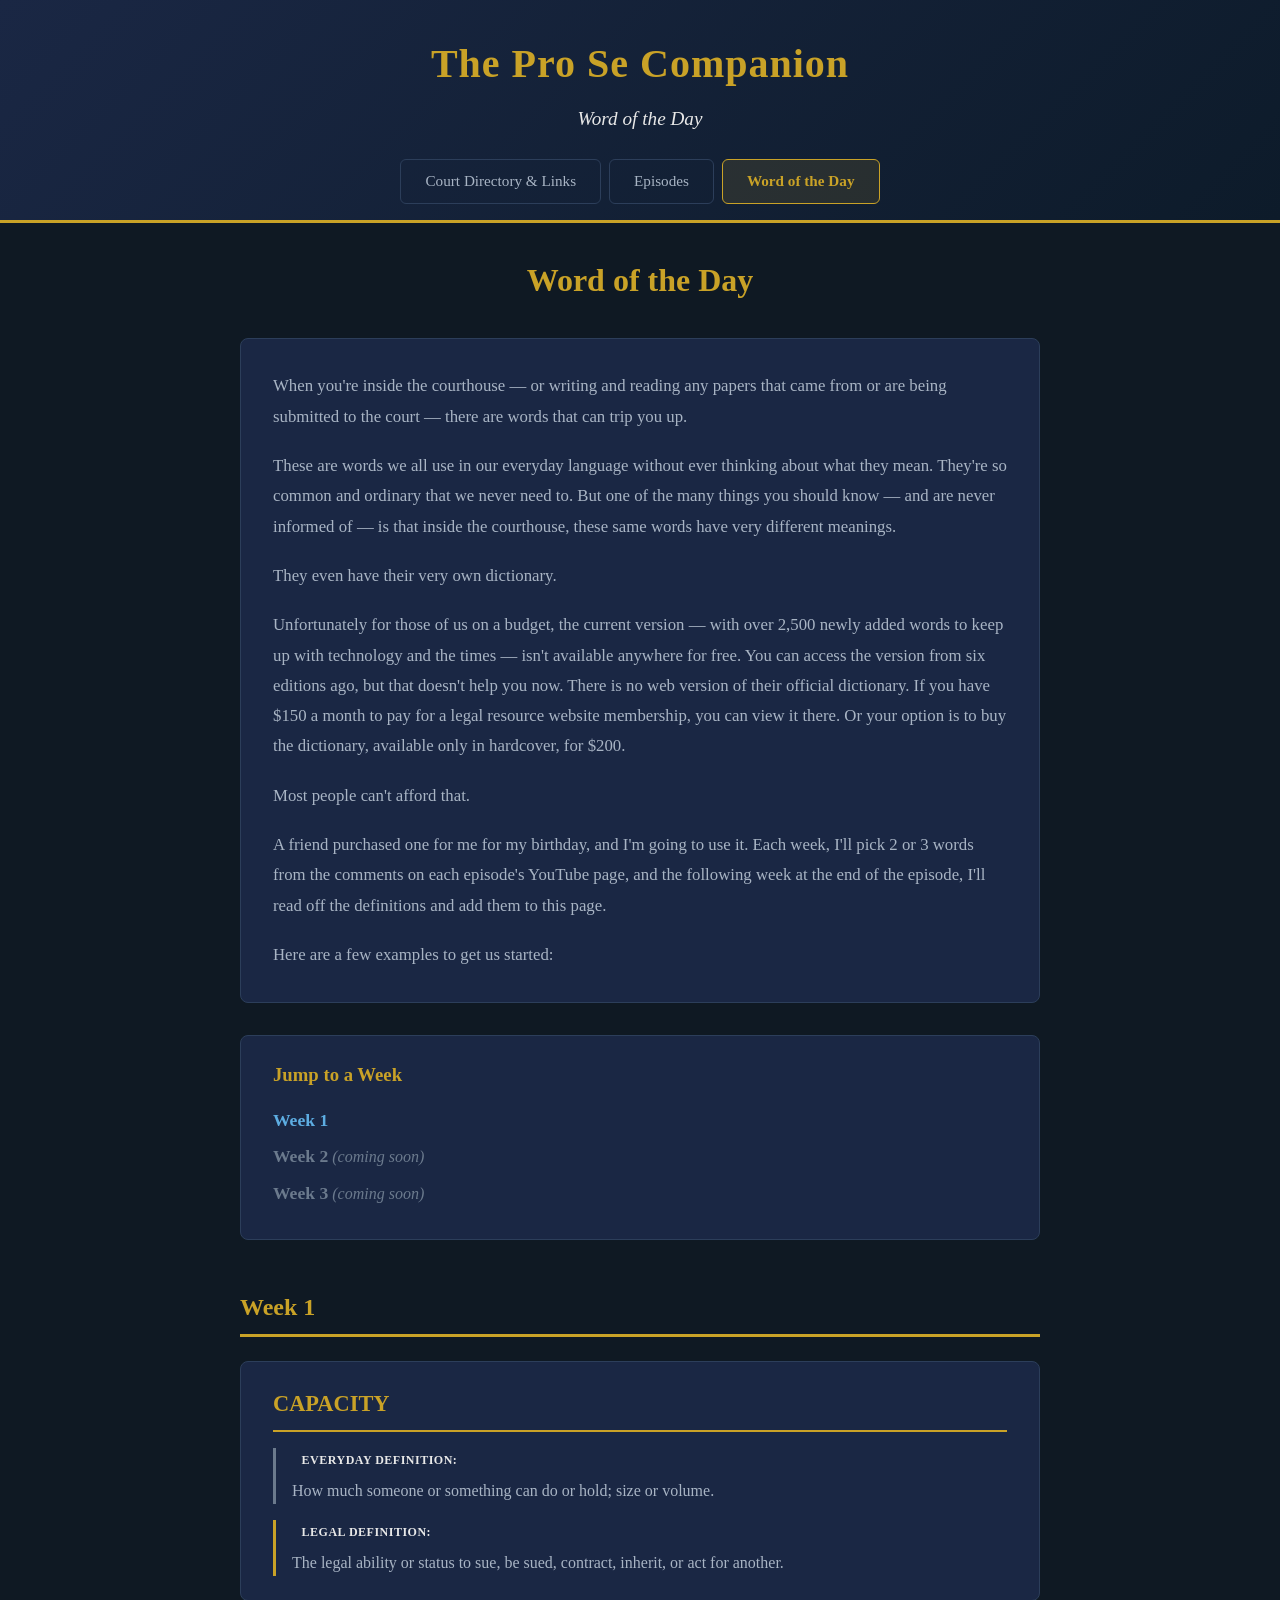
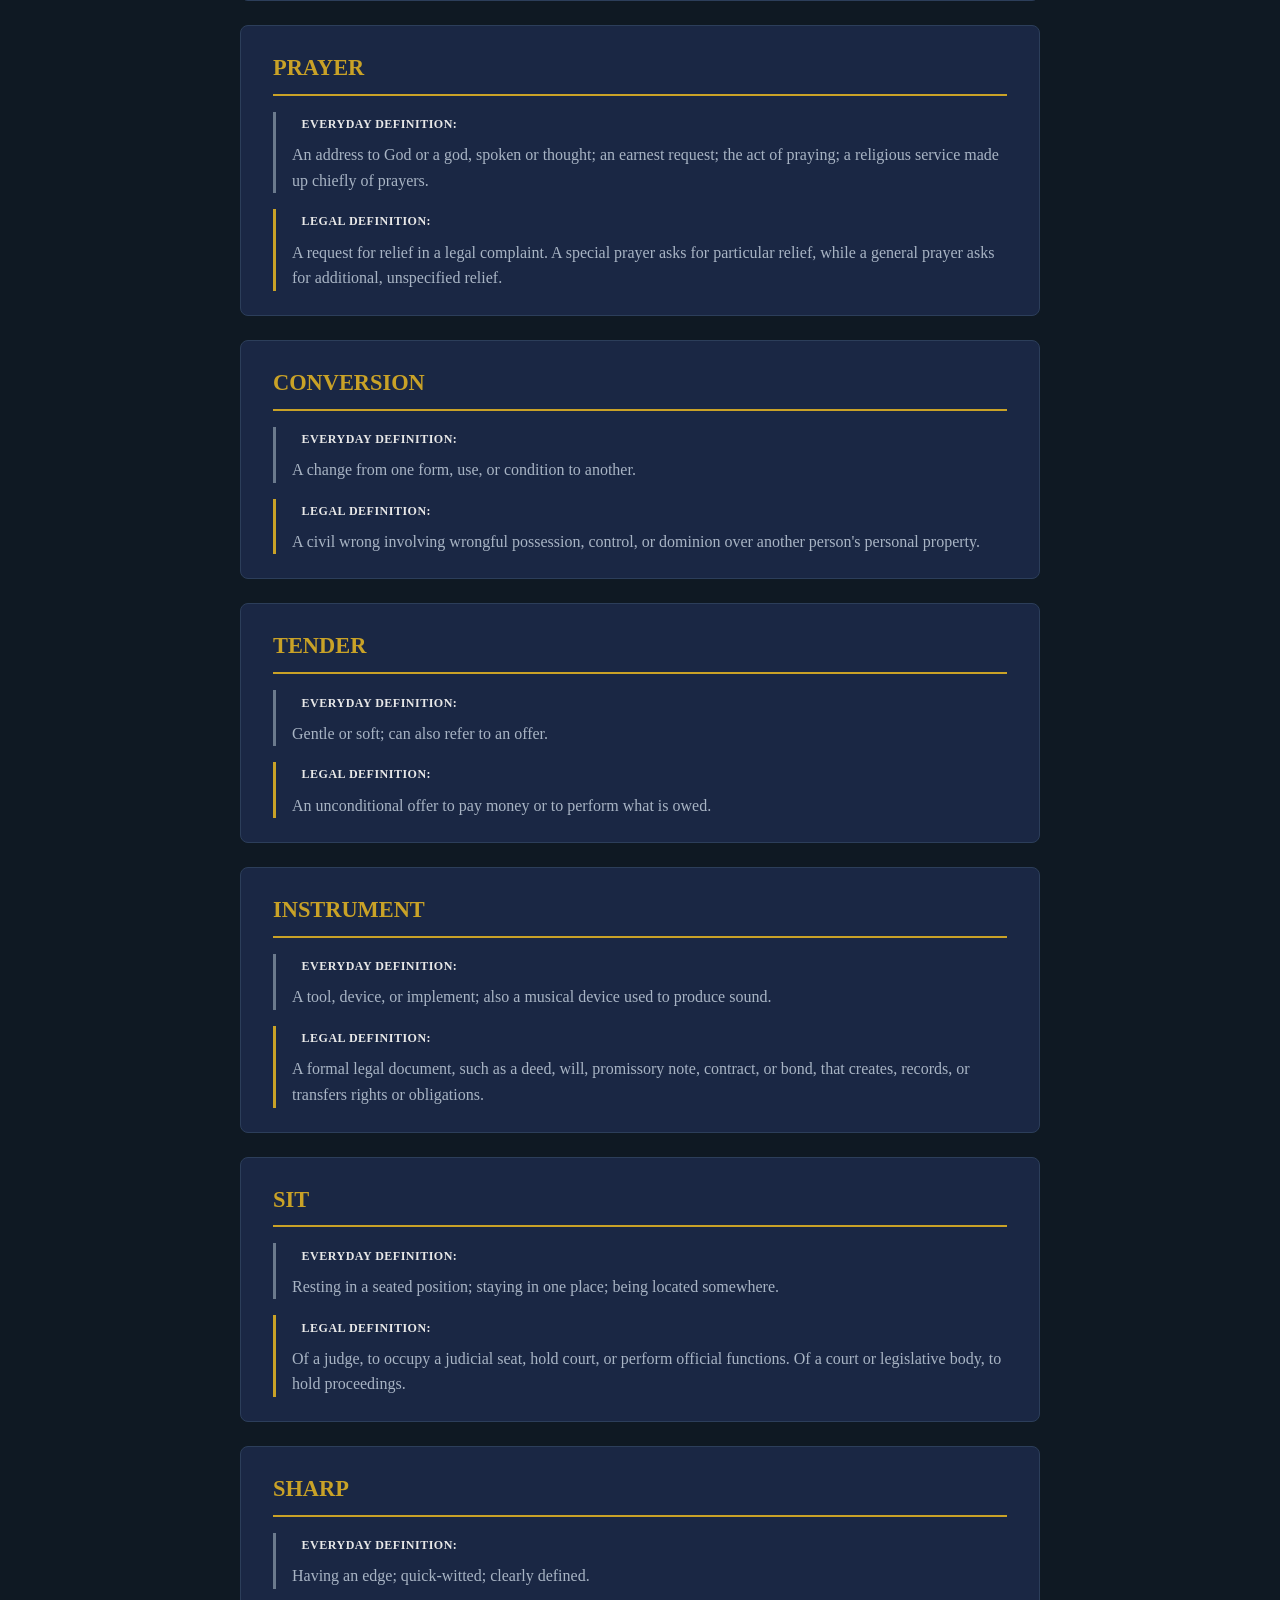
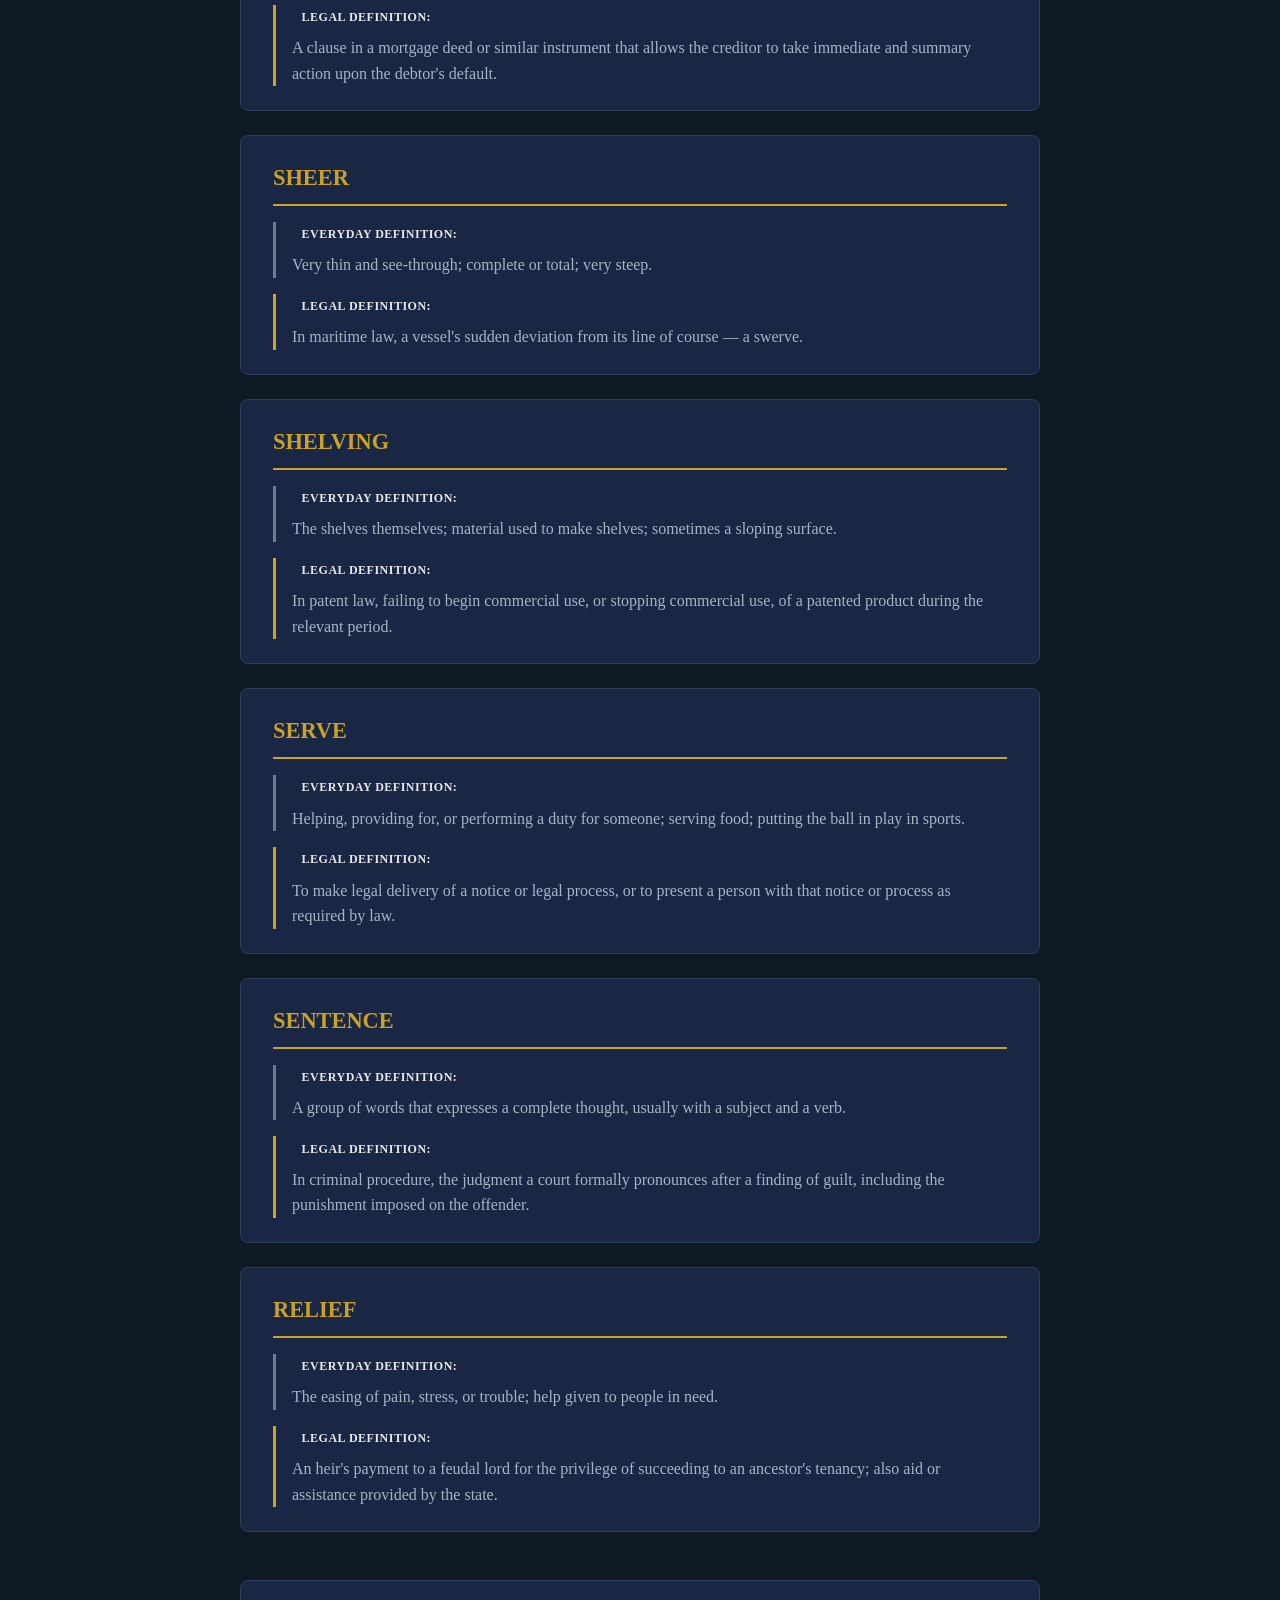
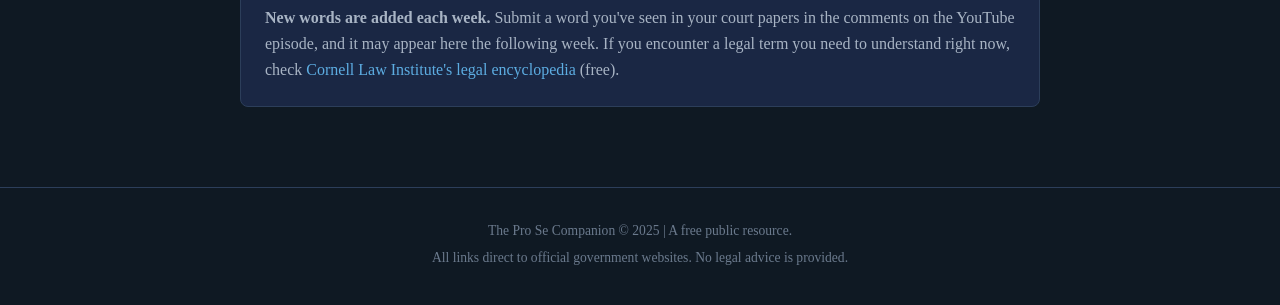
==== commit cb384f99: "Fix Word of the Day styling to match dark theme Use CSS variables from the site's existing dark them" ====
--- a/legal-definitions.html
+++ b/legal-definitions.html
@@ -144,18 +144,34 @@
     <main>
         <div class="page-title">
             <h2>Word of the Day</h2>
-            <p>Each week, new legal terms are added alongside each episode. Learn the language of the courtroom one word at a time.</p>
-        </div>
-
-        <div class="disclaimer top-disclaimer">
-            <p><strong>Note:</strong> These definitions are simplified for general understanding. Legal terms can have specific meanings that vary by jurisdiction. Always check your state's rules and statutes for exact definitions.</p>
-        </div>
-
-        <div class="definitions-list">
-            <!-- ============================== -->
-            <!-- EPISODE 1 WORDS -->
-            <!-- ============================== -->
-            <h3 class="episode-words-heading">Episode 1</h3>
+        </div>
+
+        <!-- INTRODUCTION -->
+        <div class="intro-section">
+            <p>When you're inside the courthouse &mdash; or writing and reading any papers that came from or are being submitted to the court &mdash; there are words that can trip you up.</p>
+
+            <p>These are words we all use in our everyday language without ever thinking about what they mean. They're so common and ordinary that we never need to. But one of the many things you should know &mdash; and are never informed of &mdash; is that inside the courthouse, these same words have very different meanings.</p>
+
+            <p>They even have their very own dictionary.</p>
+
+            <p>Unfortunately for those of us on a budget, the current version &mdash; with over 2,500 newly added words to keep up with technology and the times &mdash; isn't available anywhere for free. You can access the version from six editions ago, but that doesn't help you now. There is no web version of their official dictionary. If you have $150 a month to pay for a legal resource website membership, you can view it there. Or your option is to buy the dictionary, available only in hardcover, for $200.</p>
+
+            <p>Most people can't afford that.</p>
+
+            <p>A friend purchased one for me for my birthday, and I'm going to use it. Each week, I'll pick 2 or 3 words from the comments on each episode's YouTube page, and the following week at the end of the episode, I'll read off the definitions and add them to this page.</p>
+
+            <p>Here are a few examples to get us started:</p>
+        </div>
+
+        <!-- WEEK NAVIGATION -->
+        <div class="week-nav">
+            <h3>Jump to a Week</h3>
+            <ul>
+                <li><a href="#week-1">Week 1</a></li>
+                <li class="coming-soon"><a href="#week-2">Week 2</a></li>
+                <li class="coming-soon"><a href="#week-3">Week 3</a></li>
+            </ul>
+        </div>
 
         <!-- ============================== -->
         <!-- WEEK 1 -->
@@ -353,8 +369,11 @@
                    <p class="def-text">Legal meaning here.</p>
                </div>
            </div>
-        
-        3. Repeat for each new word that week.
+
+        3. Update the week-nav list: remove class="coming-soon"
+           from the new week's <li> to make it clickable.
+
+        4. Repeat for each new word that week.
         -->
     </main>
 
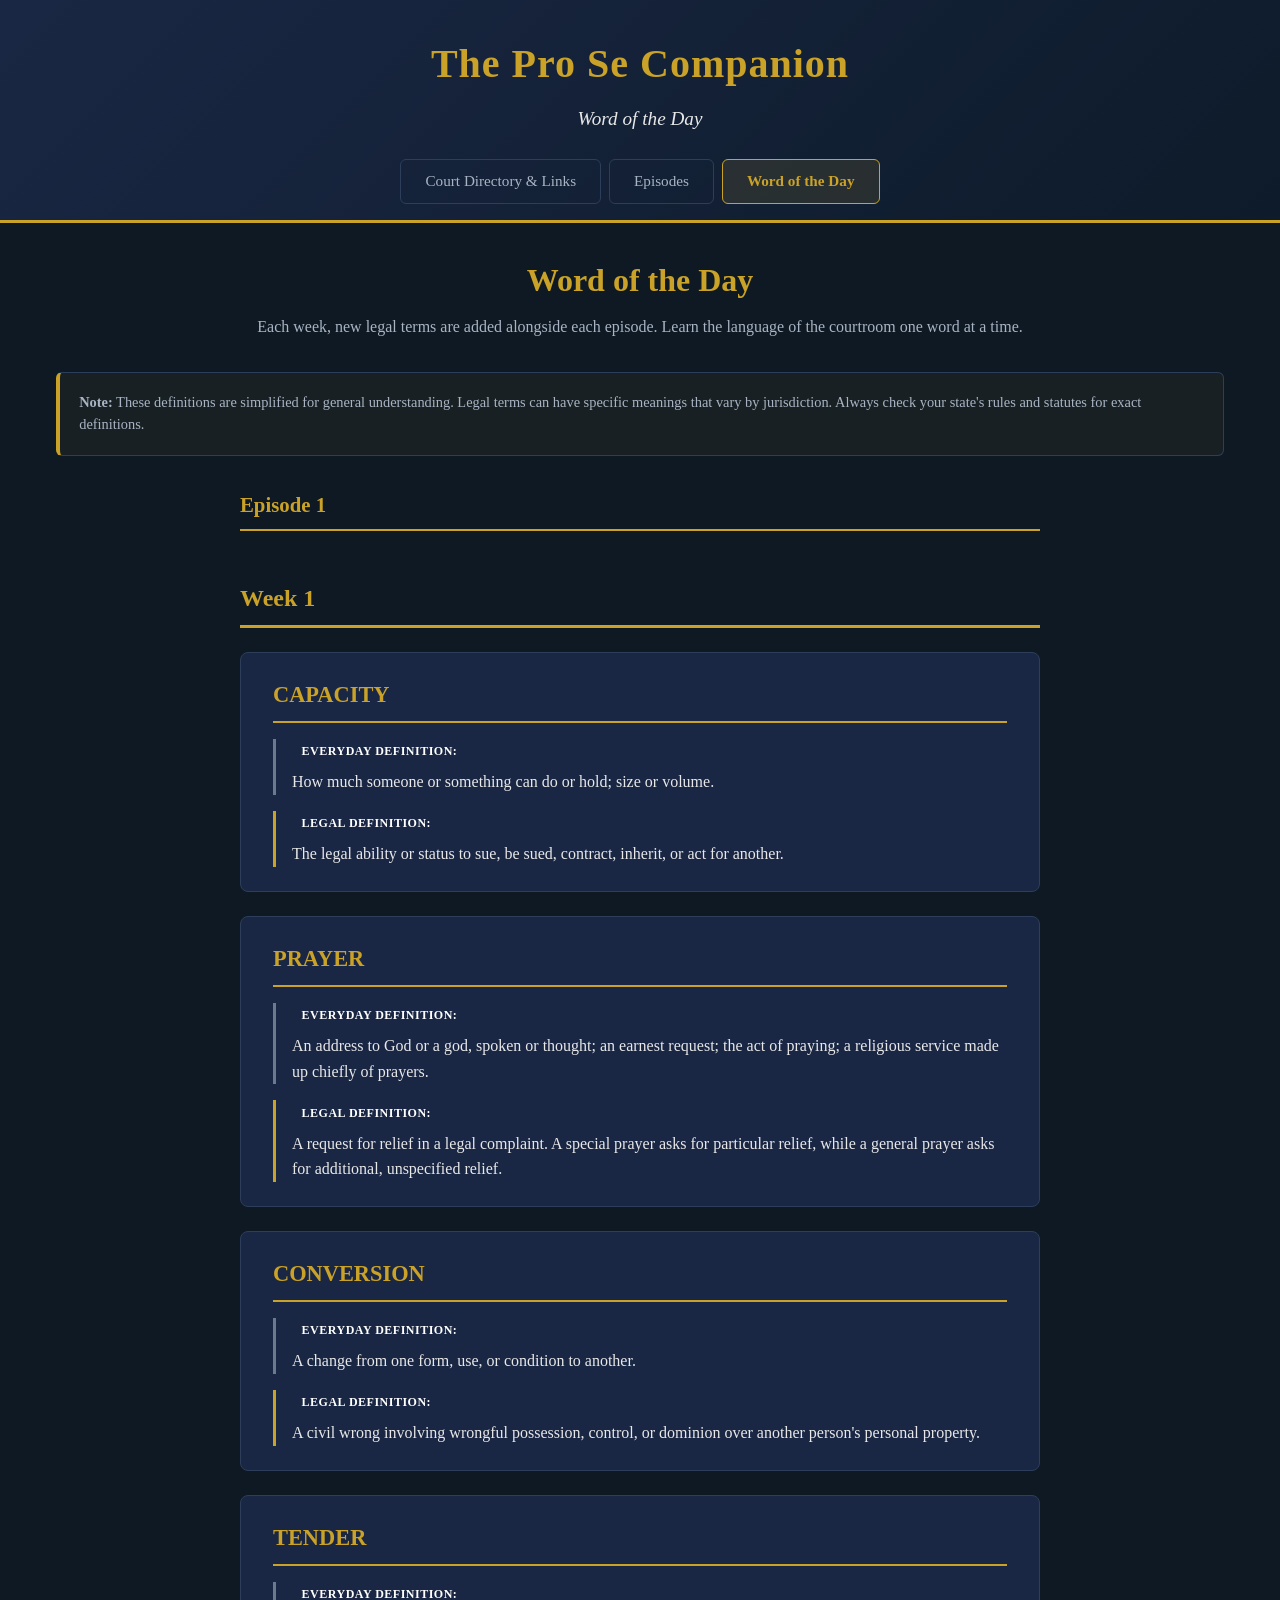
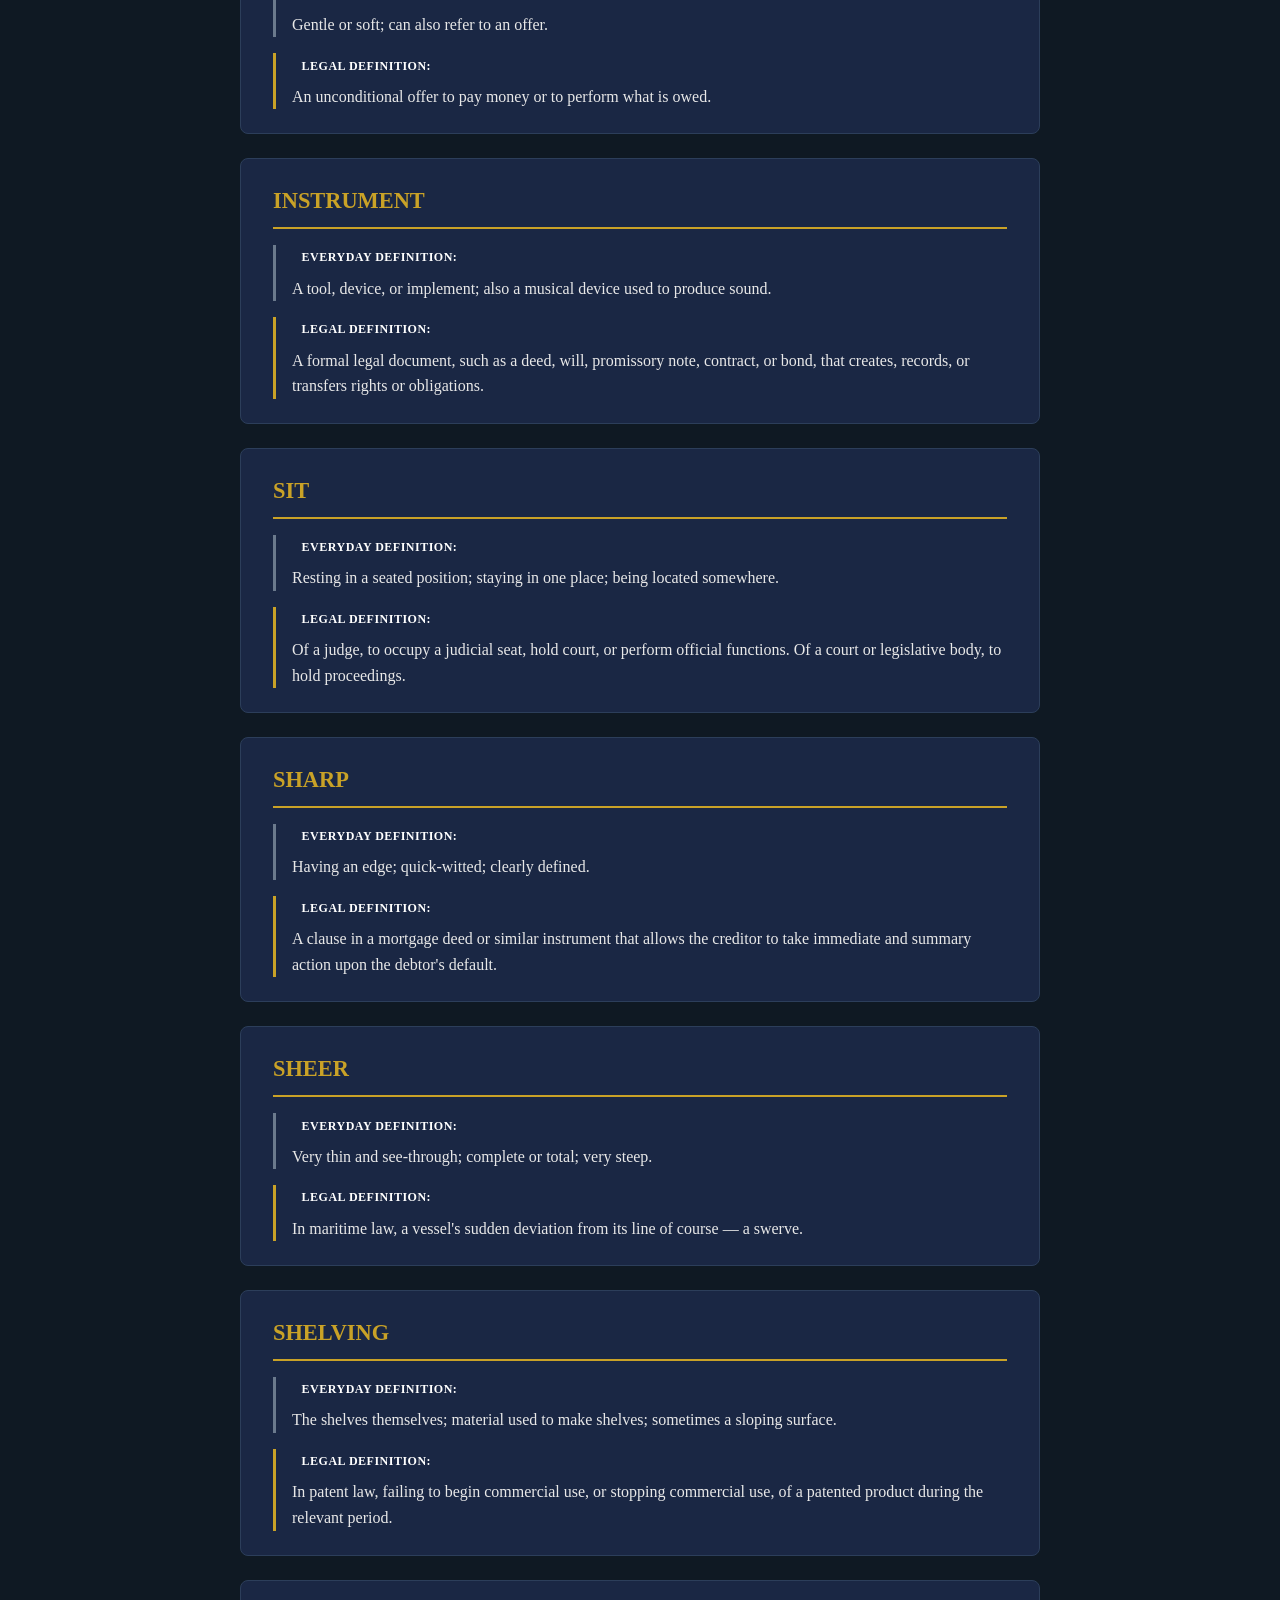
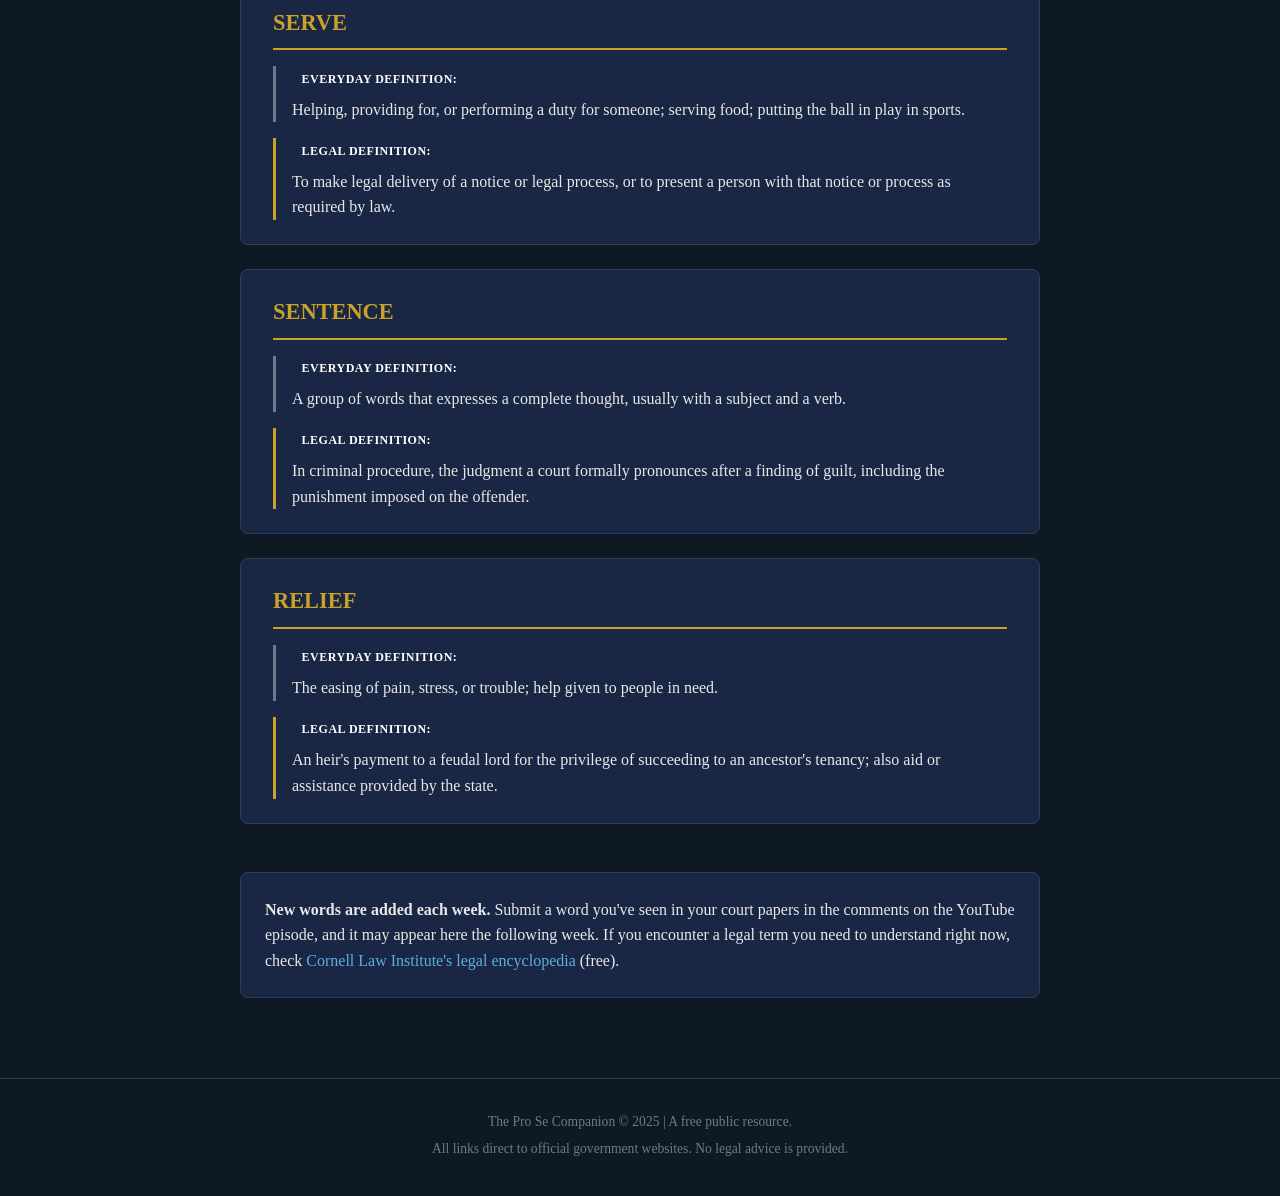
==== commit cf2fc8ad: "Make Word of the Day text brighter and update map instruction - Boost text contrast: intro and defin" ====
--- a/legal-definitions.html
+++ b/legal-definitions.html
@@ -15,7 +15,7 @@
             border-radius: 8px;
             line-height: 1.8;
             font-size: 1.05rem;
-            color: var(--text-secondary);
+            color: var(--text-primary);
         }
         .intro-section p {
             margin-bottom: 1.2rem;
@@ -46,11 +46,11 @@
         }
         .word-card .def-label {
             font-weight: bold;
+            color: #ffffff;
+            margin-bottom: 0.3rem;
+        }
+        .word-card .def-text {
             color: var(--text-primary);
-            margin-bottom: 0.3rem;
-        }
-        .word-card .def-text {
-            color: var(--text-secondary);
             line-height: 1.6;
         }
         .word-card .def-everyday {
@@ -82,13 +82,13 @@
             margin-bottom: 0.5rem;
         }
         .week-nav ul li a {
-            color: var(--link);
+            color: var(--accent);
             text-decoration: none;
             font-weight: bold;
             font-size: 1.1rem;
         }
         .week-nav ul li a:hover {
-            color: var(--link-hover);
+            color: var(--accent-hover);
             text-decoration: underline;
         }
         .week-nav ul li.coming-soon a {
@@ -116,7 +116,7 @@
             background: var(--bg-card);
             border: 1px solid var(--border);
             border-radius: 8px;
-            color: var(--text-secondary);
+            color: var(--text-primary);
         }
         .bottom-note a {
             color: var(--link);
@@ -144,34 +144,18 @@
     <main>
         <div class="page-title">
             <h2>Word of the Day</h2>
-        </div>
-
-        <!-- INTRODUCTION -->
-        <div class="intro-section">
-            <p>When you're inside the courthouse &mdash; or writing and reading any papers that came from or are being submitted to the court &mdash; there are words that can trip you up.</p>
-
-            <p>These are words we all use in our everyday language without ever thinking about what they mean. They're so common and ordinary that we never need to. But one of the many things you should know &mdash; and are never informed of &mdash; is that inside the courthouse, these same words have very different meanings.</p>
-
-            <p>They even have their very own dictionary.</p>
-
-            <p>Unfortunately for those of us on a budget, the current version &mdash; with over 2,500 newly added words to keep up with technology and the times &mdash; isn't available anywhere for free. You can access the version from six editions ago, but that doesn't help you now. There is no web version of their official dictionary. If you have $150 a month to pay for a legal resource website membership, you can view it there. Or your option is to buy the dictionary, available only in hardcover, for $200.</p>
-
-            <p>Most people can't afford that.</p>
-
-            <p>A friend purchased one for me for my birthday, and I'm going to use it. Each week, I'll pick 2 or 3 words from the comments on each episode's YouTube page, and the following week at the end of the episode, I'll read off the definitions and add them to this page.</p>
-
-            <p>Here are a few examples to get us started:</p>
-        </div>
-
-        <!-- WEEK NAVIGATION -->
-        <div class="week-nav">
-            <h3>Jump to a Week</h3>
-            <ul>
-                <li><a href="#week-1">Week 1</a></li>
-                <li class="coming-soon"><a href="#week-2">Week 2</a></li>
-                <li class="coming-soon"><a href="#week-3">Week 3</a></li>
-            </ul>
-        </div>
+            <p>Each week, new legal terms are added alongside each episode. Learn the language of the courtroom one word at a time.</p>
+        </div>
+
+        <div class="disclaimer top-disclaimer">
+            <p><strong>Note:</strong> These definitions are simplified for general understanding. Legal terms can have specific meanings that vary by jurisdiction. Always check your state's rules and statutes for exact definitions.</p>
+        </div>
+
+        <div class="definitions-list">
+            <!-- ============================== -->
+            <!-- EPISODE 1 WORDS -->
+            <!-- ============================== -->
+            <h3 class="episode-words-heading">Episode 1</h3>
 
         <!-- ============================== -->
         <!-- WEEK 1 -->
@@ -369,11 +353,8 @@
                    <p class="def-text">Legal meaning here.</p>
                </div>
            </div>
-
-        3. Update the week-nav list: remove class="coming-soon"
-           from the new week's <li> to make it clickable.
-
-        4. Repeat for each new word that week.
+        
+        3. Repeat for each new word that week.
         -->
     </main>
 
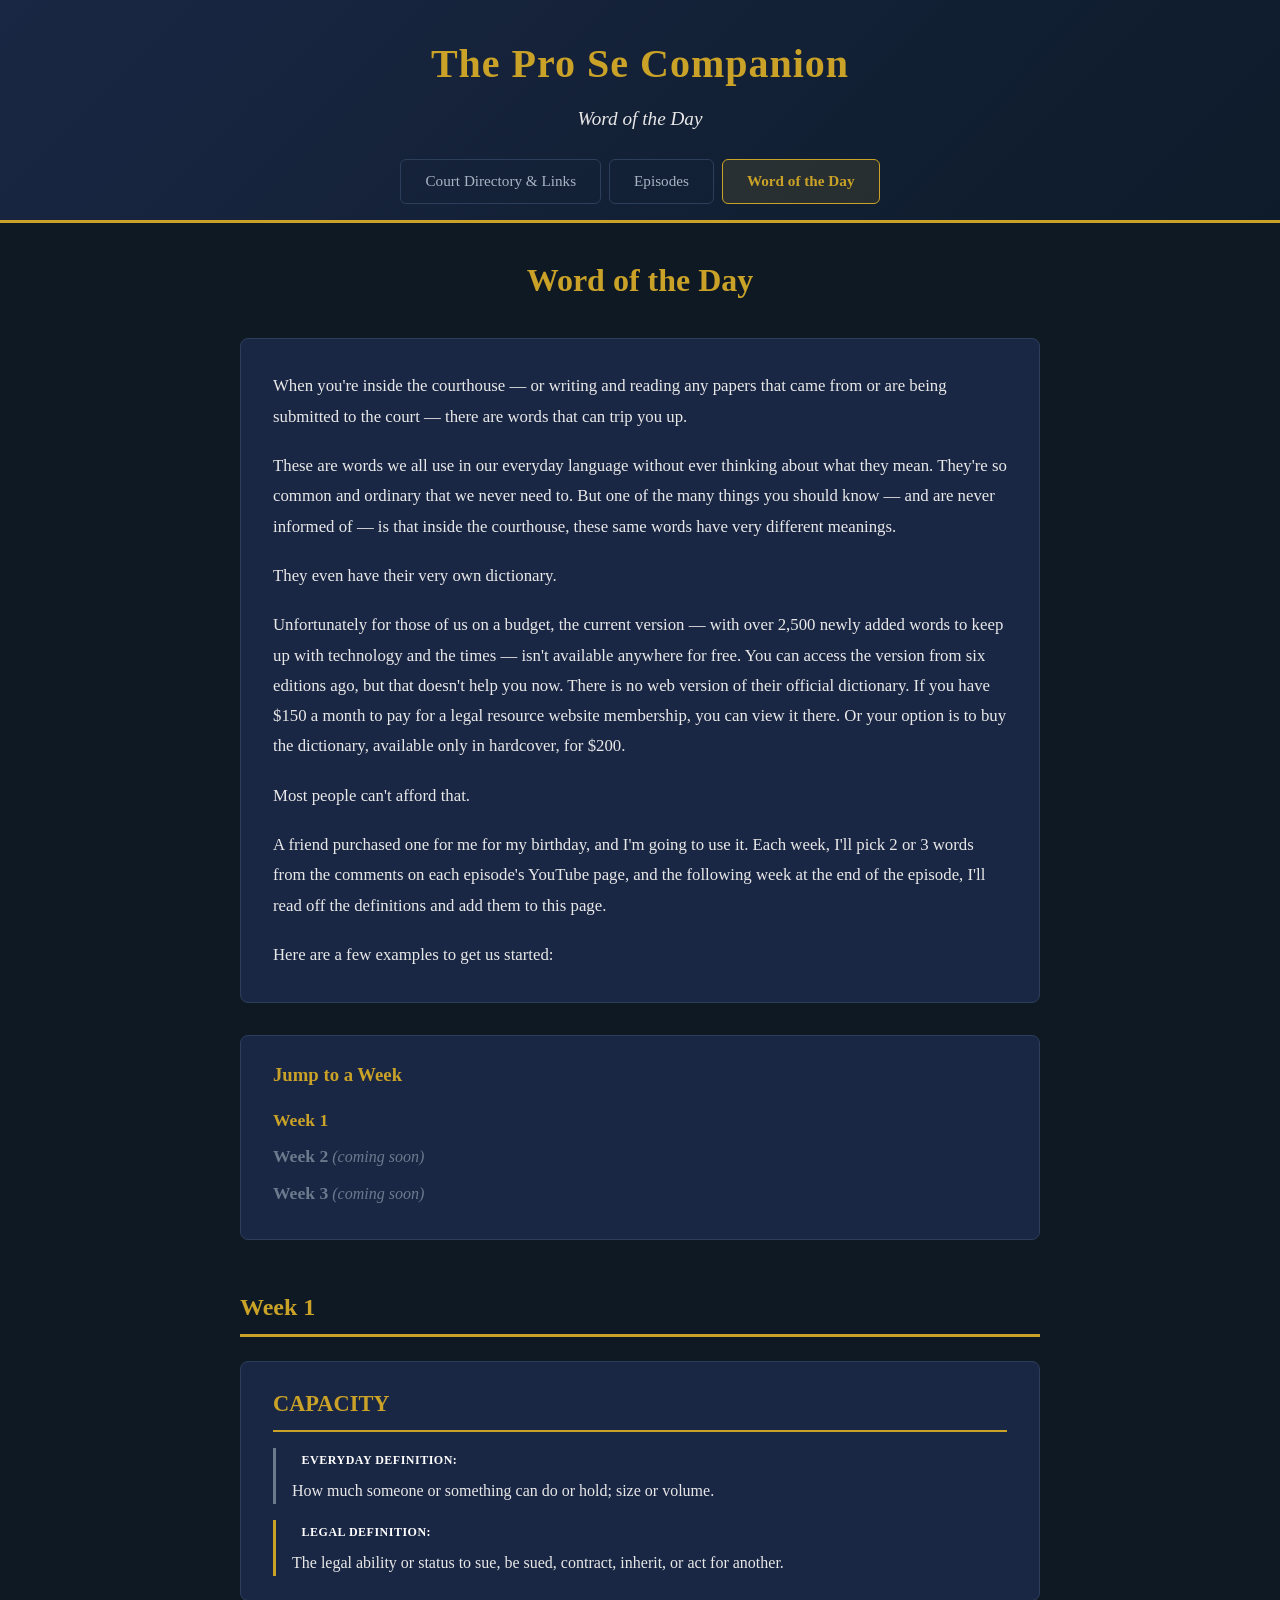
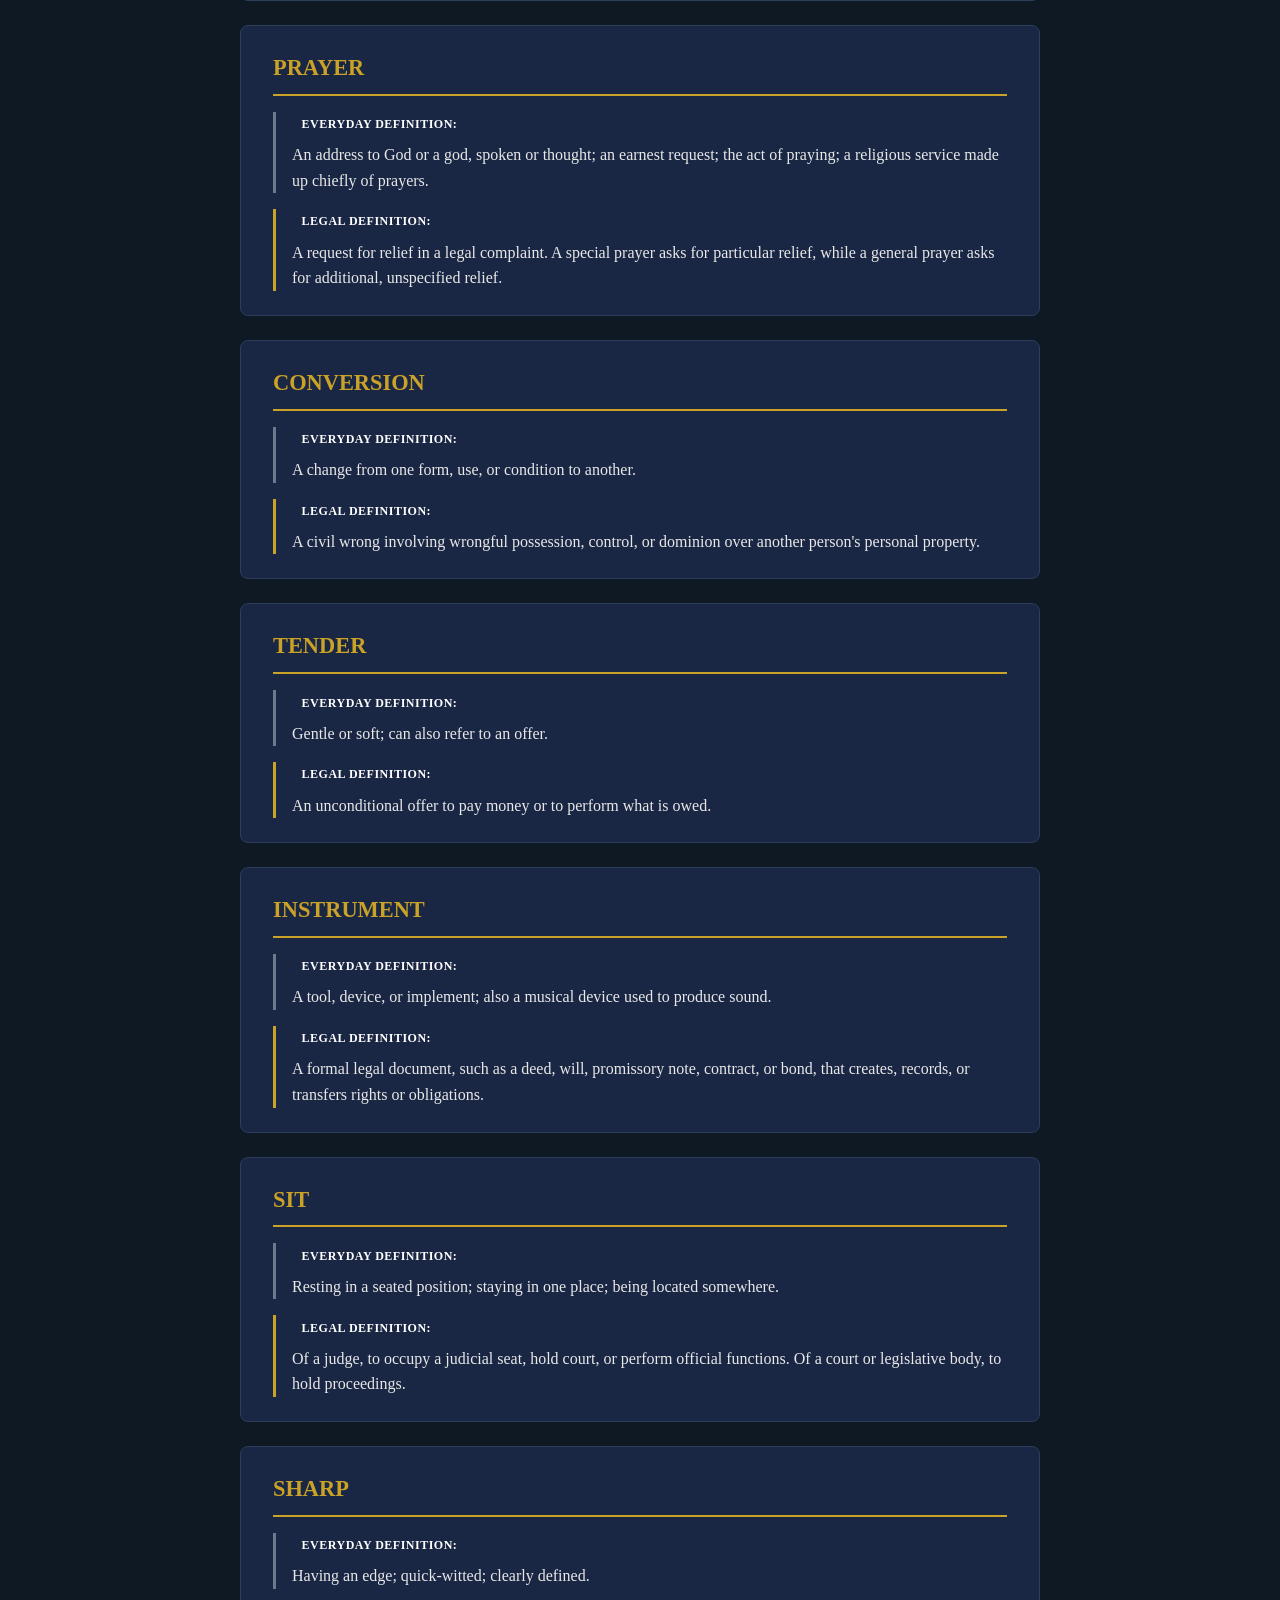
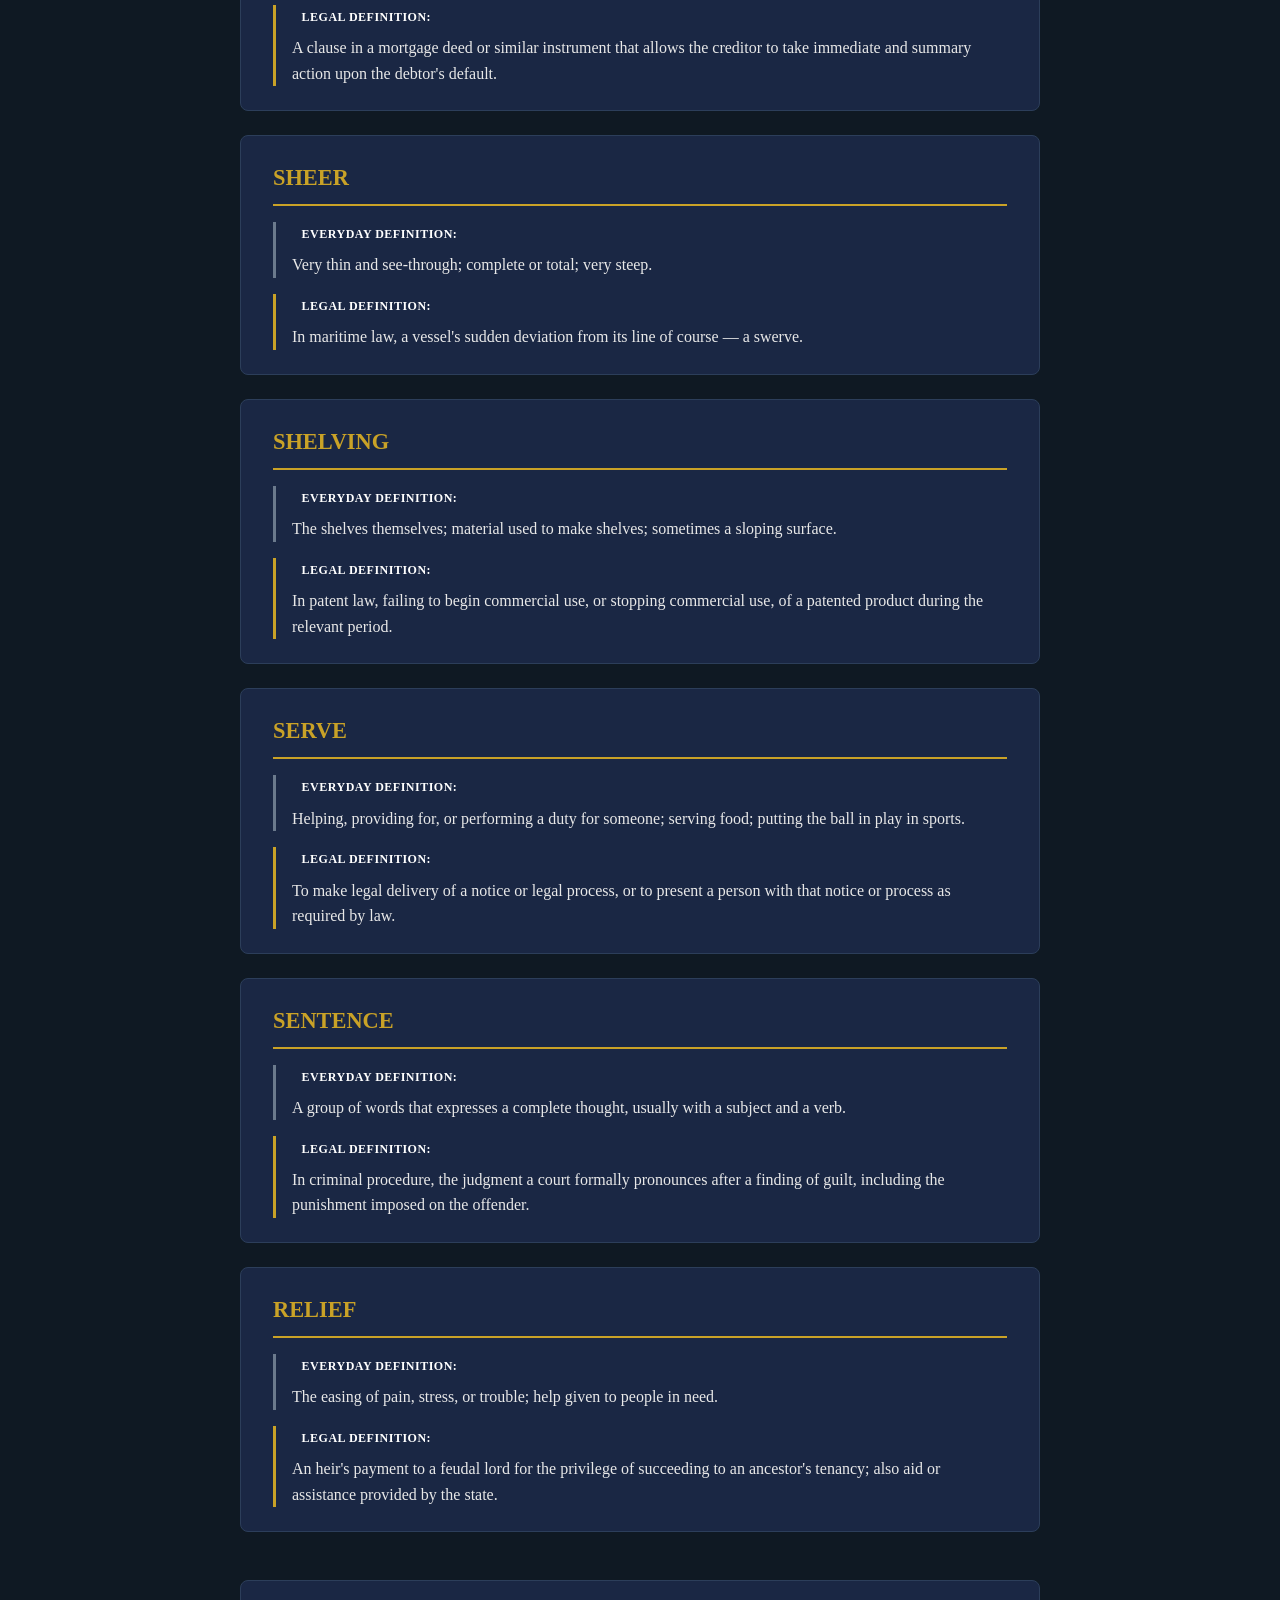
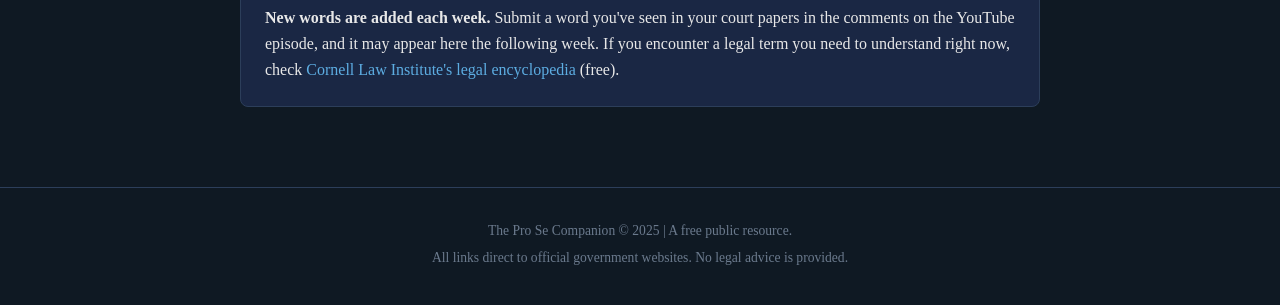
==== commit 5948a60c: "Make Word of the Day text brighter and update map instruction - Boost text contrast: intro and defin" ====
--- a/legal-definitions.html
+++ b/legal-definitions.html
@@ -144,18 +144,34 @@
     <main>
         <div class="page-title">
             <h2>Word of the Day</h2>
-            <p>Each week, new legal terms are added alongside each episode. Learn the language of the courtroom one word at a time.</p>
-        </div>
-
-        <div class="disclaimer top-disclaimer">
-            <p><strong>Note:</strong> These definitions are simplified for general understanding. Legal terms can have specific meanings that vary by jurisdiction. Always check your state's rules and statutes for exact definitions.</p>
-        </div>
-
-        <div class="definitions-list">
-            <!-- ============================== -->
-            <!-- EPISODE 1 WORDS -->
-            <!-- ============================== -->
-            <h3 class="episode-words-heading">Episode 1</h3>
+        </div>
+
+        <!-- INTRODUCTION -->
+        <div class="intro-section">
+            <p>When you're inside the courthouse &mdash; or writing and reading any papers that came from or are being submitted to the court &mdash; there are words that can trip you up.</p>
+
+            <p>These are words we all use in our everyday language without ever thinking about what they mean. They're so common and ordinary that we never need to. But one of the many things you should know &mdash; and are never informed of &mdash; is that inside the courthouse, these same words have very different meanings.</p>
+
+            <p>They even have their very own dictionary.</p>
+
+            <p>Unfortunately for those of us on a budget, the current version &mdash; with over 2,500 newly added words to keep up with technology and the times &mdash; isn't available anywhere for free. You can access the version from six editions ago, but that doesn't help you now. There is no web version of their official dictionary. If you have $150 a month to pay for a legal resource website membership, you can view it there. Or your option is to buy the dictionary, available only in hardcover, for $200.</p>
+
+            <p>Most people can't afford that.</p>
+
+            <p>A friend purchased one for me for my birthday, and I'm going to use it. Each week, I'll pick 2 or 3 words from the comments on each episode's YouTube page, and the following week at the end of the episode, I'll read off the definitions and add them to this page.</p>
+
+            <p>Here are a few examples to get us started:</p>
+        </div>
+
+        <!-- WEEK NAVIGATION -->
+        <div class="week-nav">
+            <h3>Jump to a Week</h3>
+            <ul>
+                <li><a href="#week-1">Week 1</a></li>
+                <li class="coming-soon"><a href="#week-2">Week 2</a></li>
+                <li class="coming-soon"><a href="#week-3">Week 3</a></li>
+            </ul>
+        </div>
 
         <!-- ============================== -->
         <!-- WEEK 1 -->
@@ -353,8 +369,11 @@
                    <p class="def-text">Legal meaning here.</p>
                </div>
            </div>
-        
-        3. Repeat for each new word that week.
+
+        3. Update the week-nav list: remove class="coming-soon"
+           from the new week's <li> to make it clickable.
+
+        4. Repeat for each new word that week.
         -->
     </main>
 
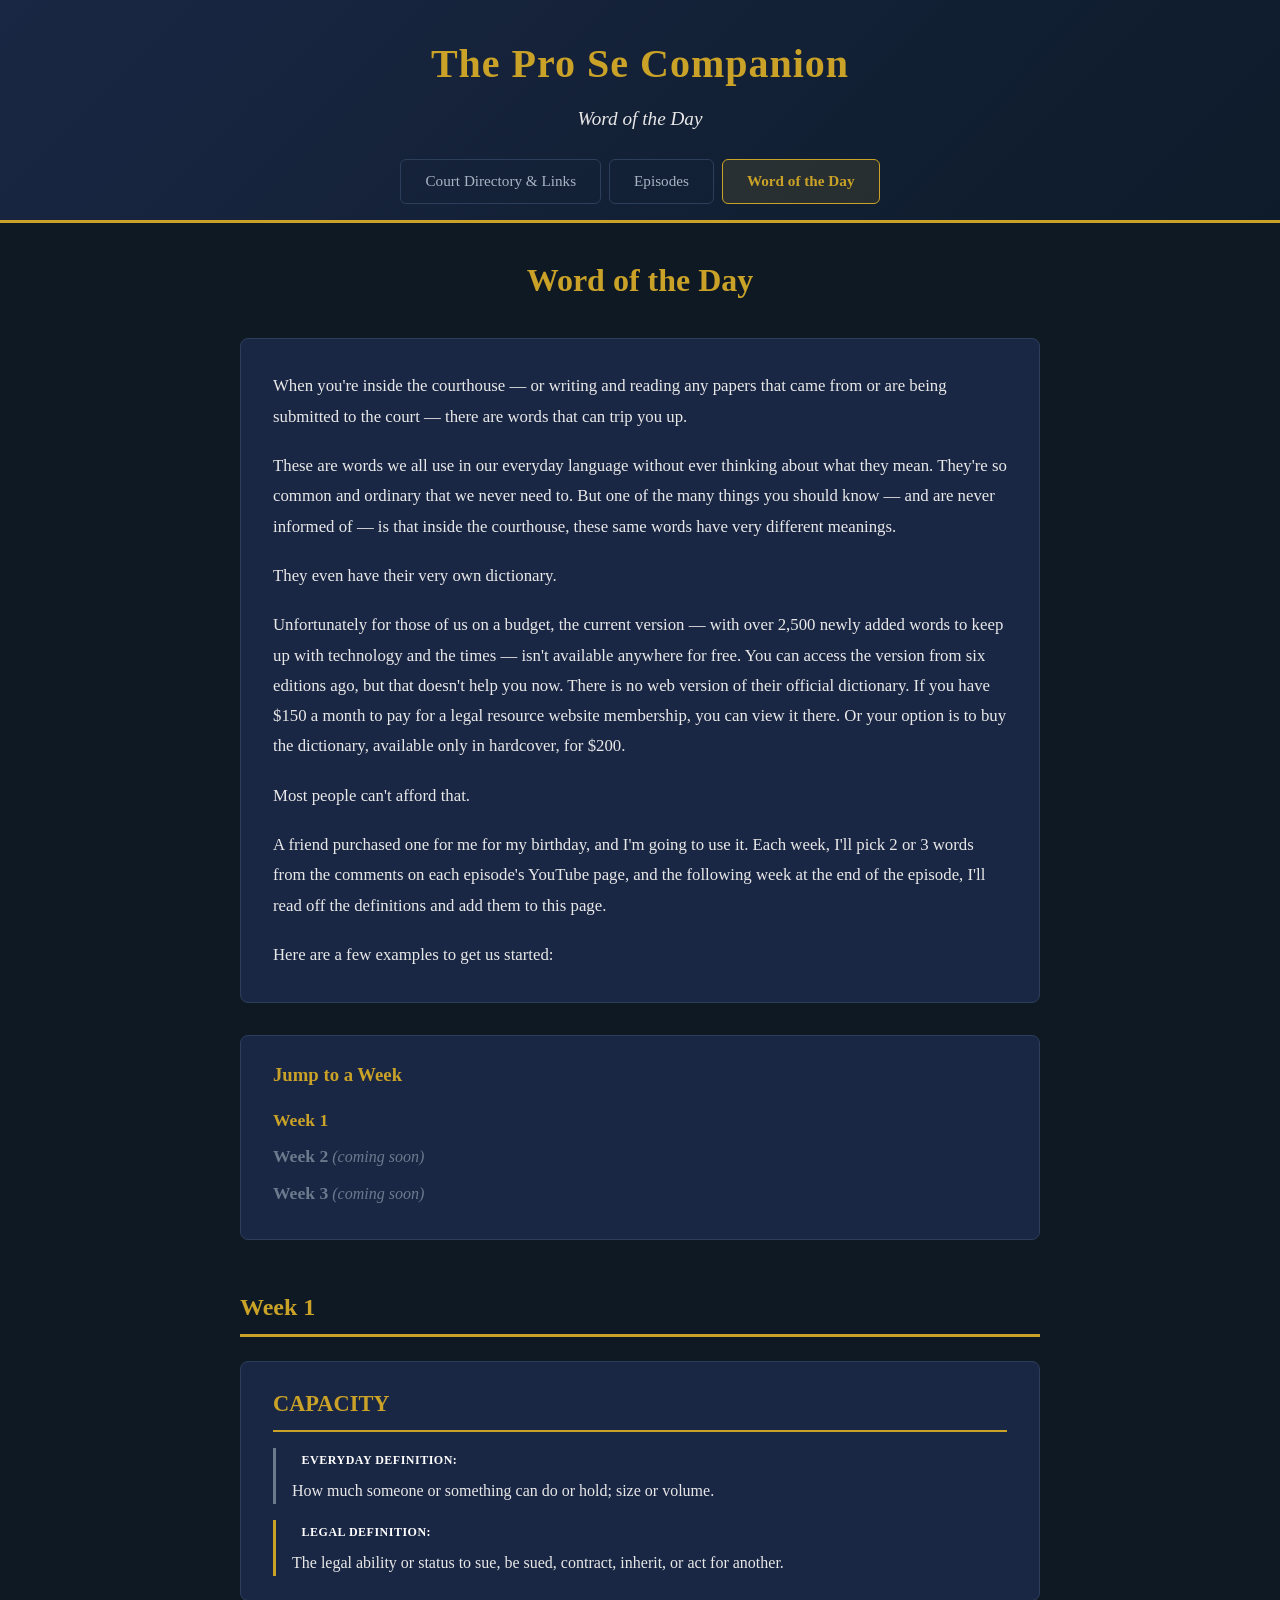
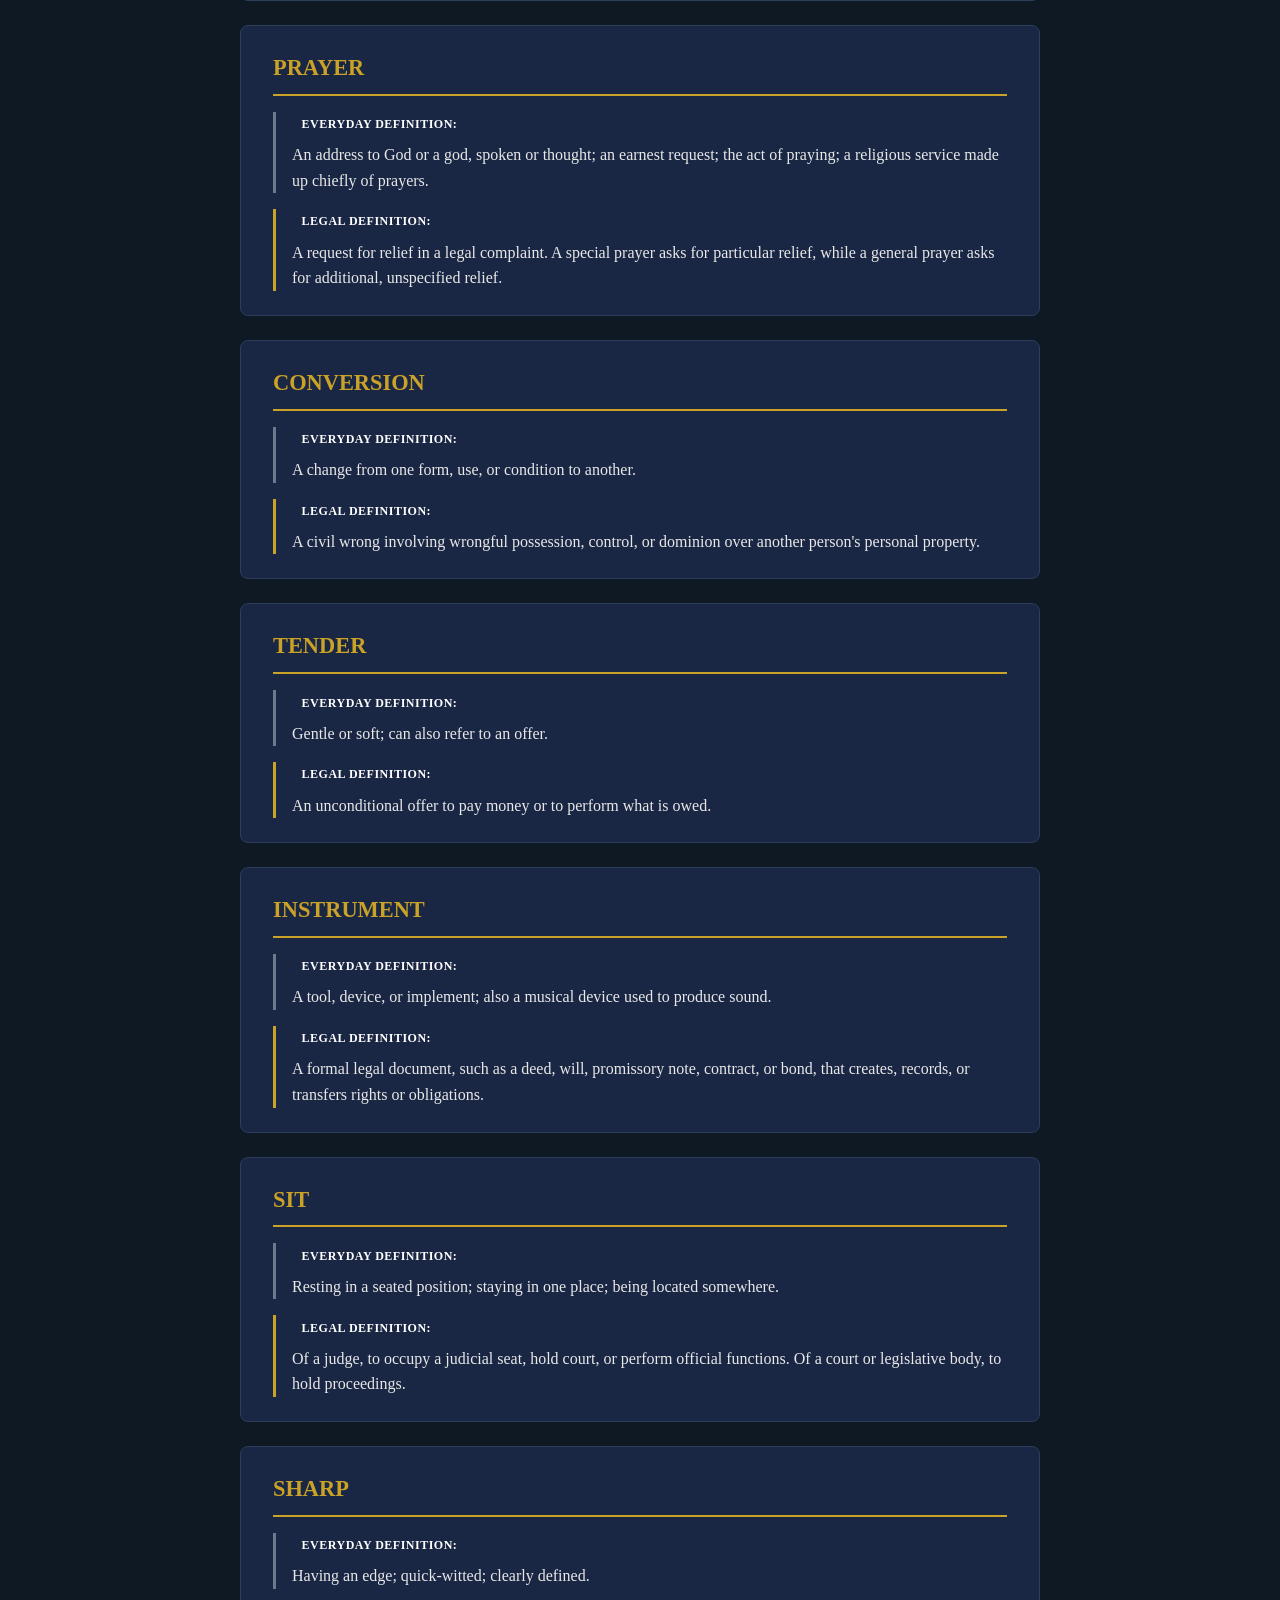
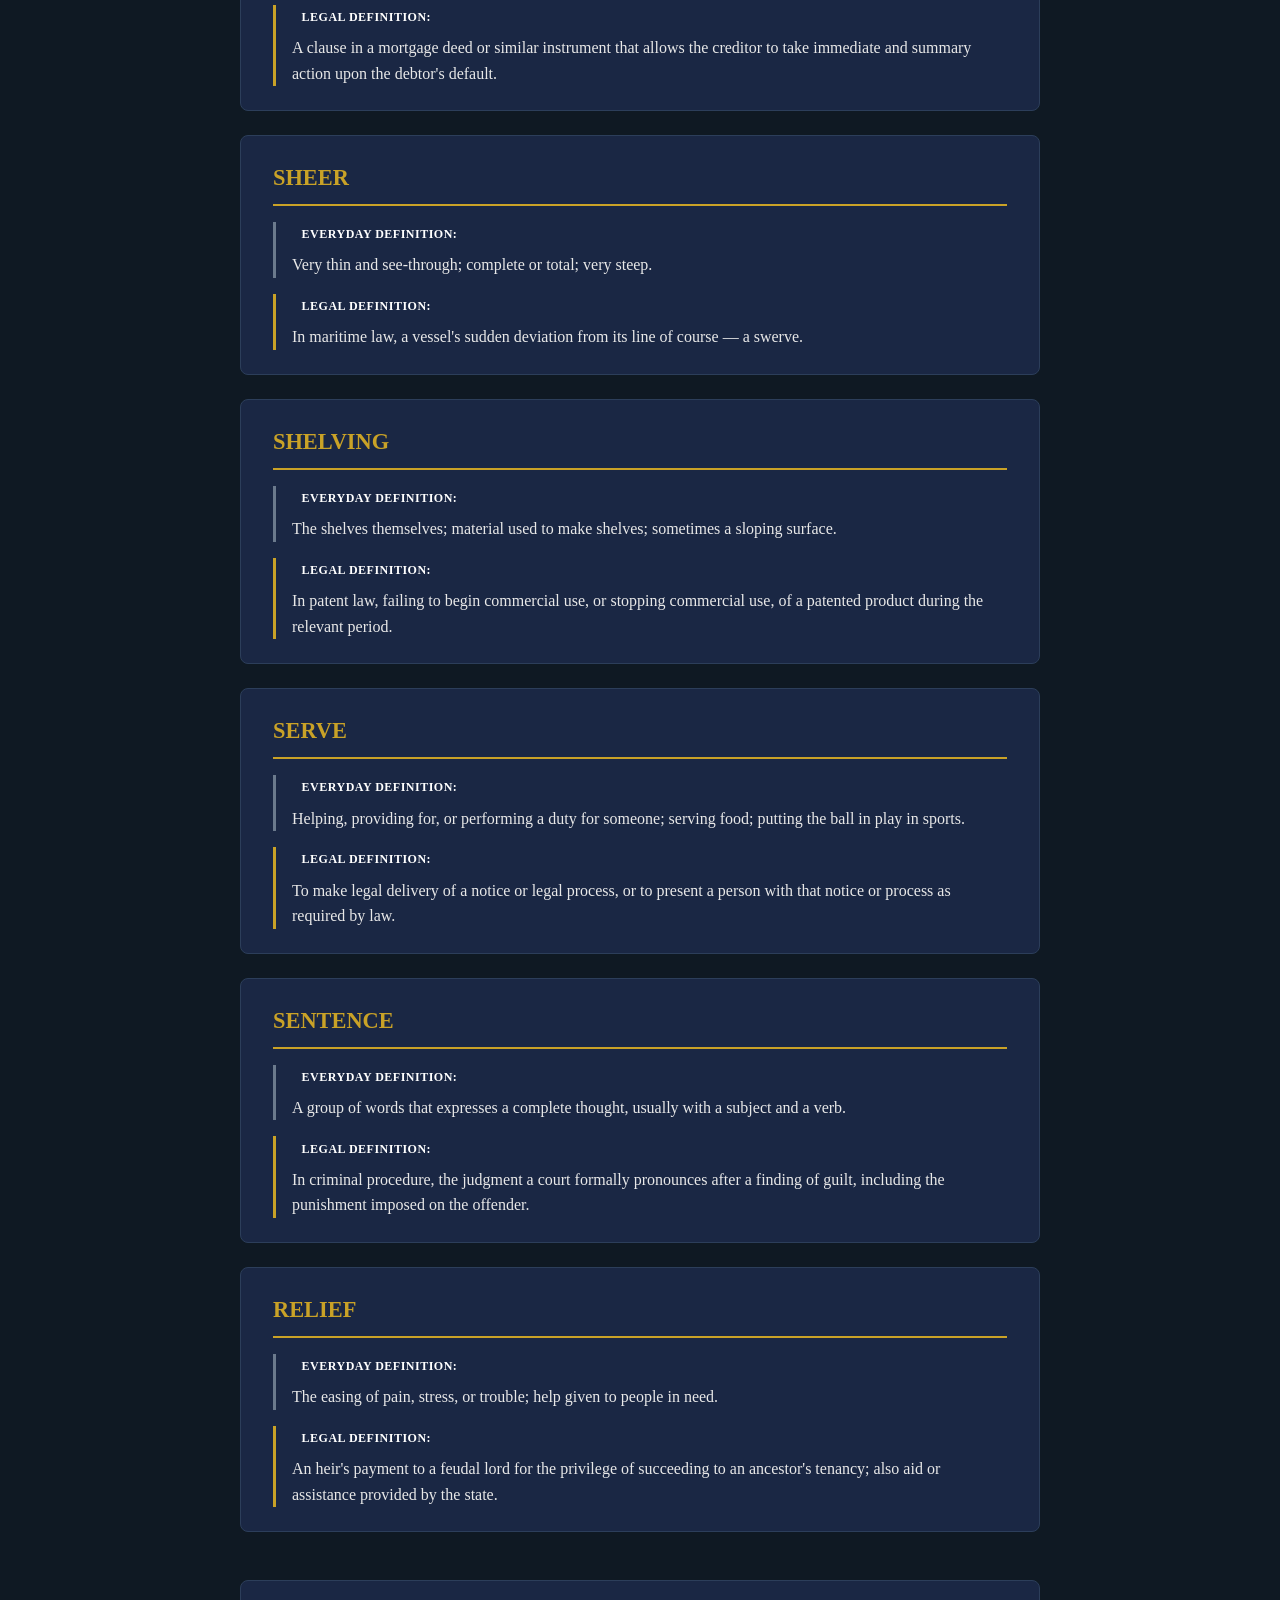
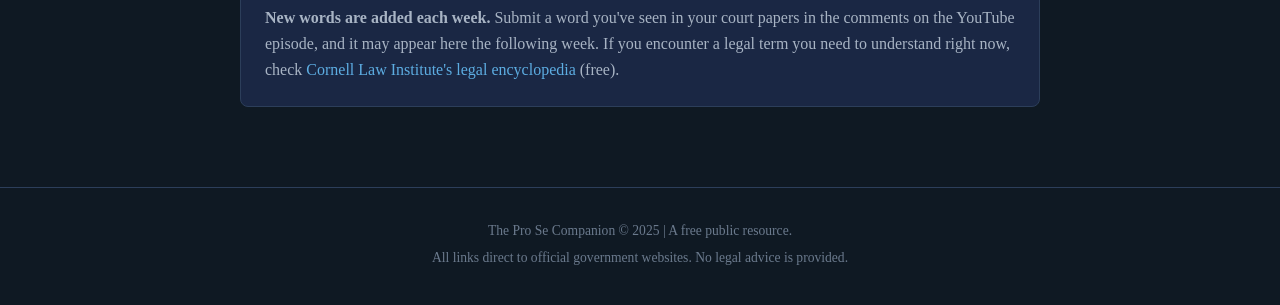
==== commit 5123b646: "Brighter Word of the Day text, map instruction, and state link fixes Word of the Day: brighter text " ====
--- a/legal-definitions.html
+++ b/legal-definitions.html
@@ -116,7 +116,7 @@
             background: var(--bg-card);
             border: 1px solid var(--border);
             border-radius: 8px;
-            color: var(--text-primary);
+            color: var(--text-secondary);
         }
         .bottom-note a {
             color: var(--link);
